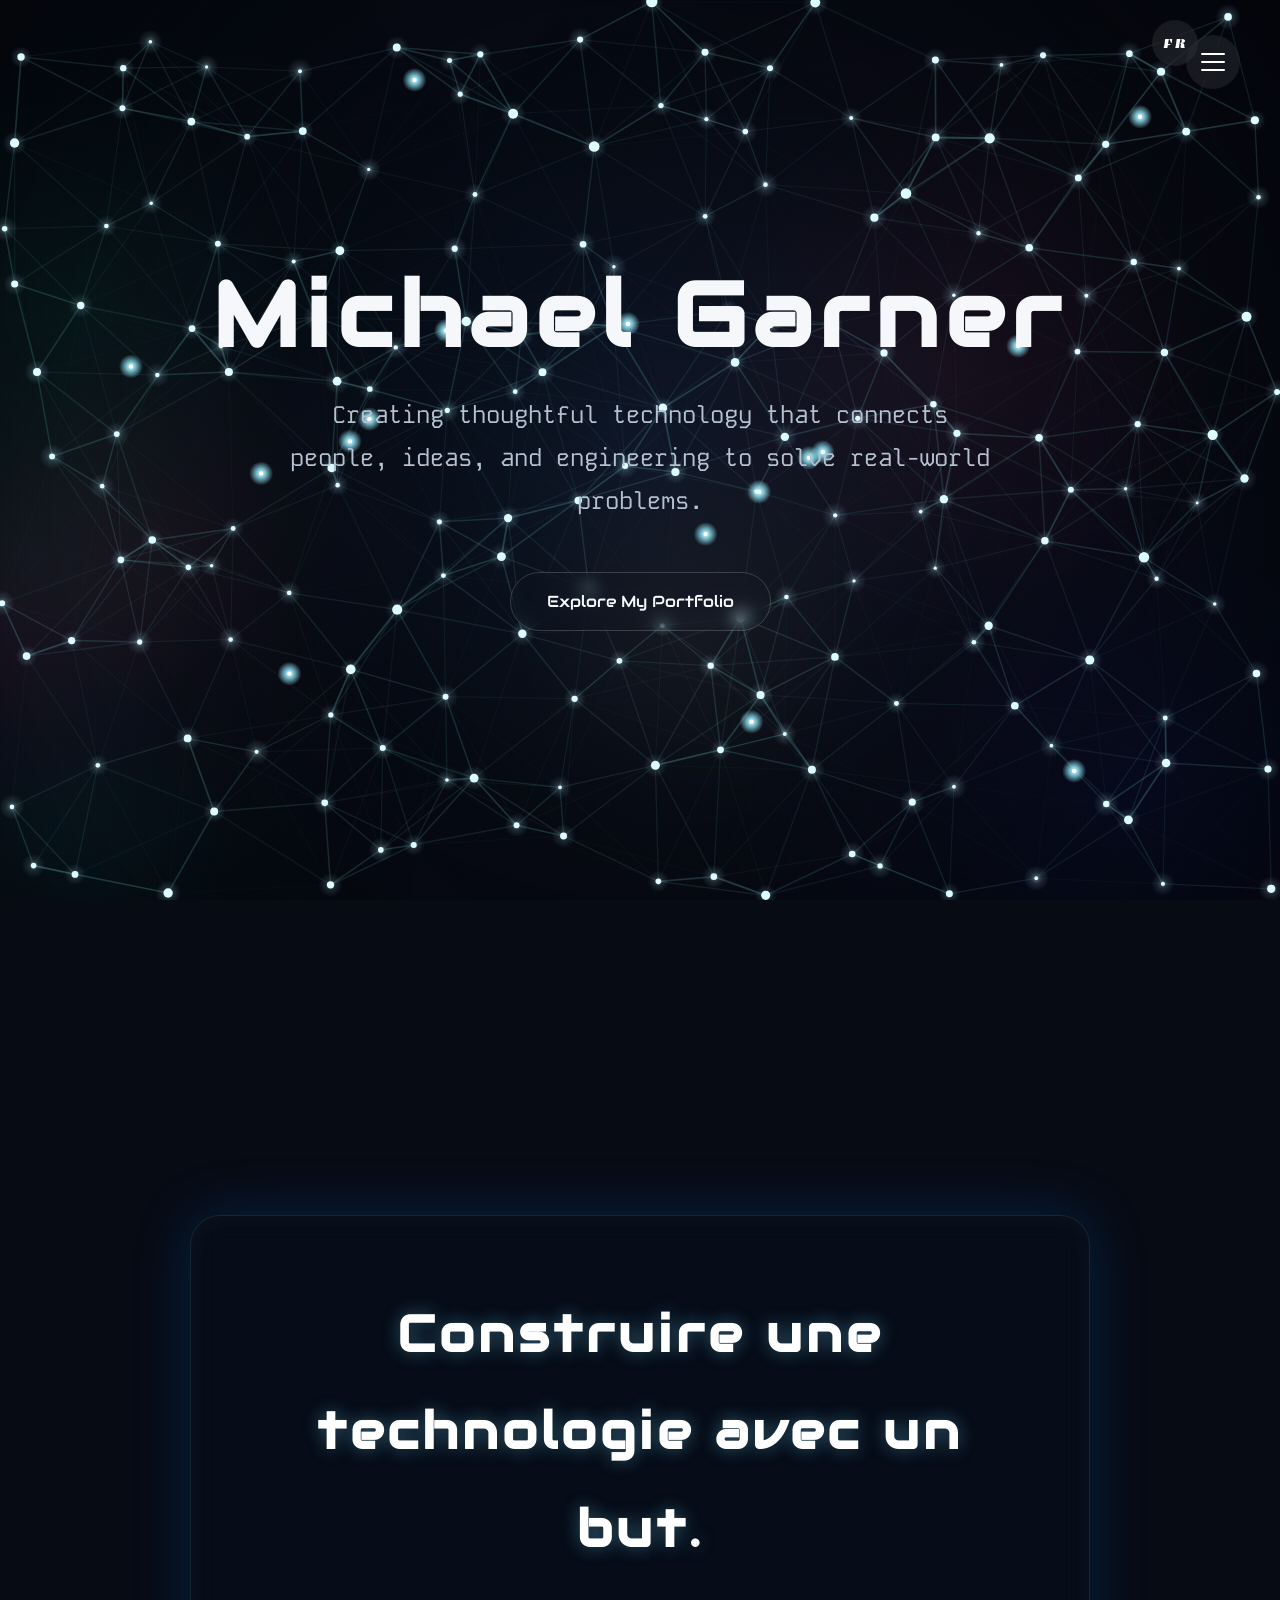
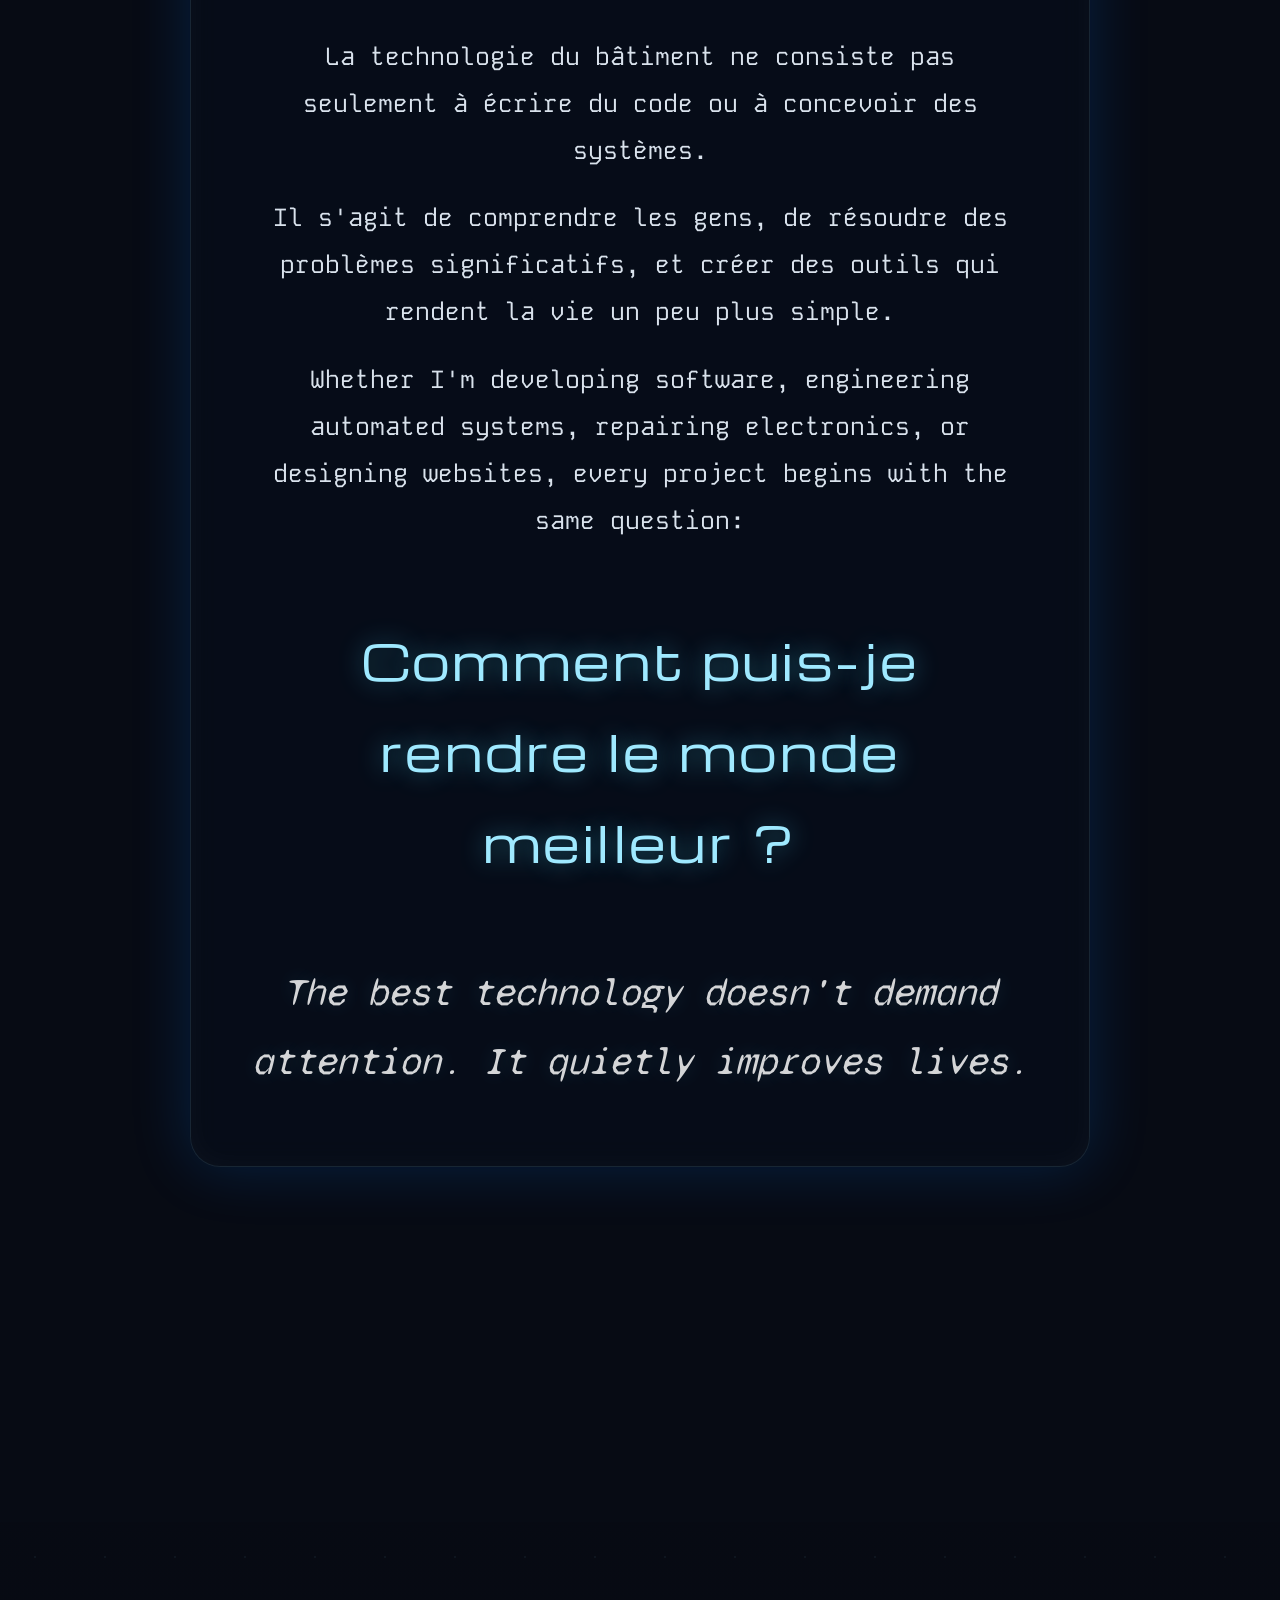
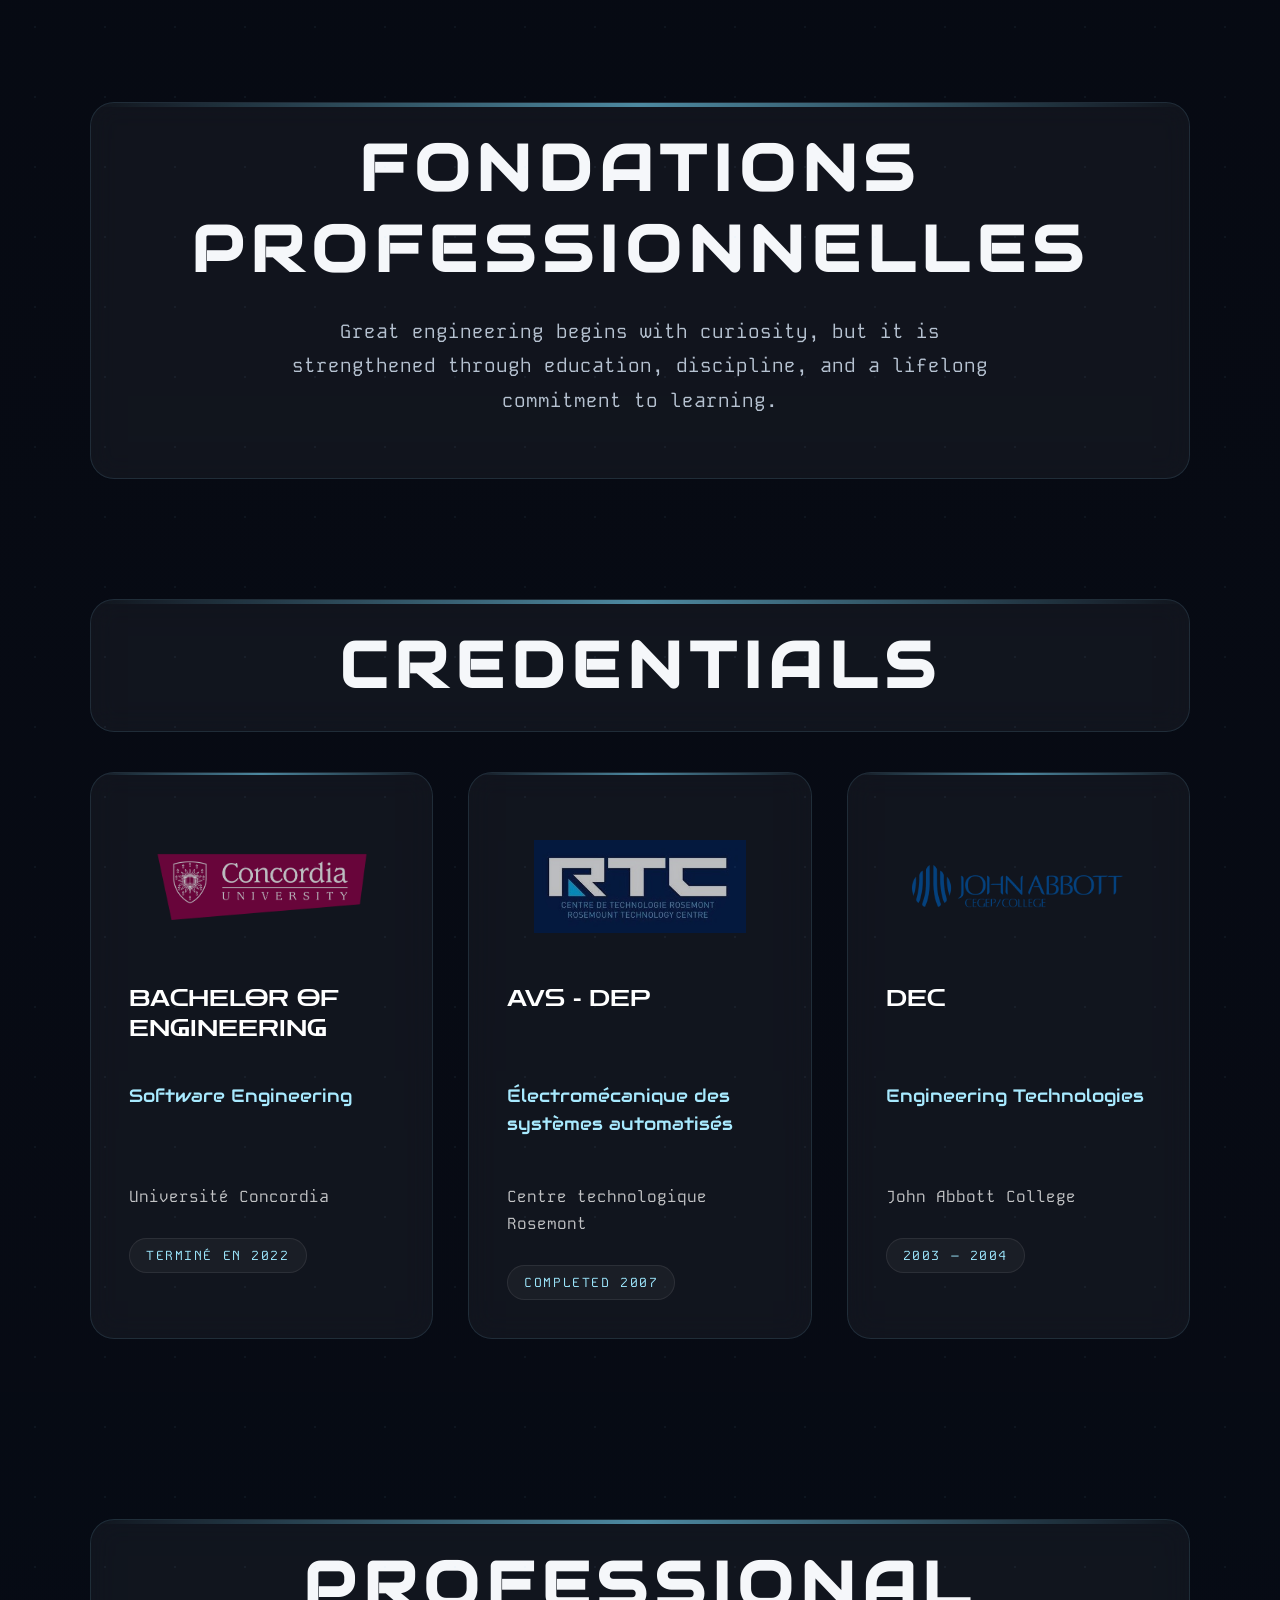
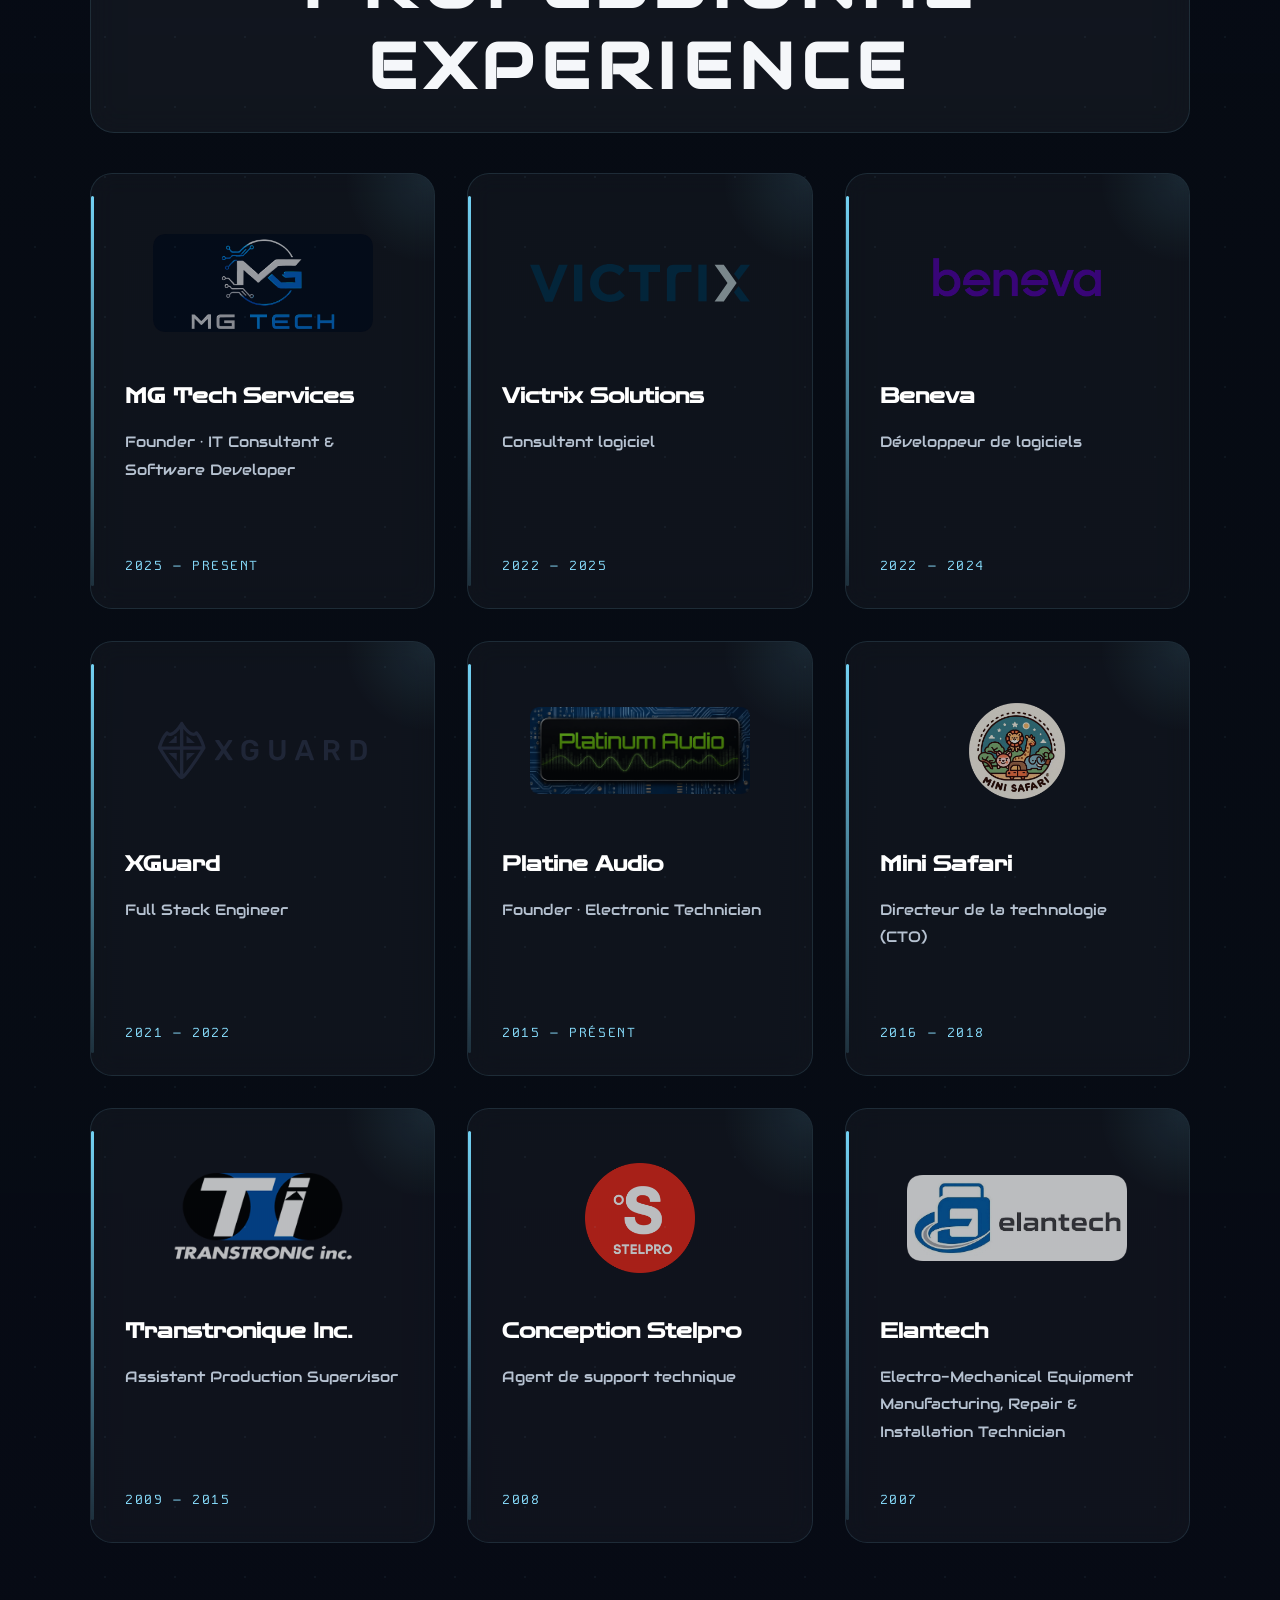
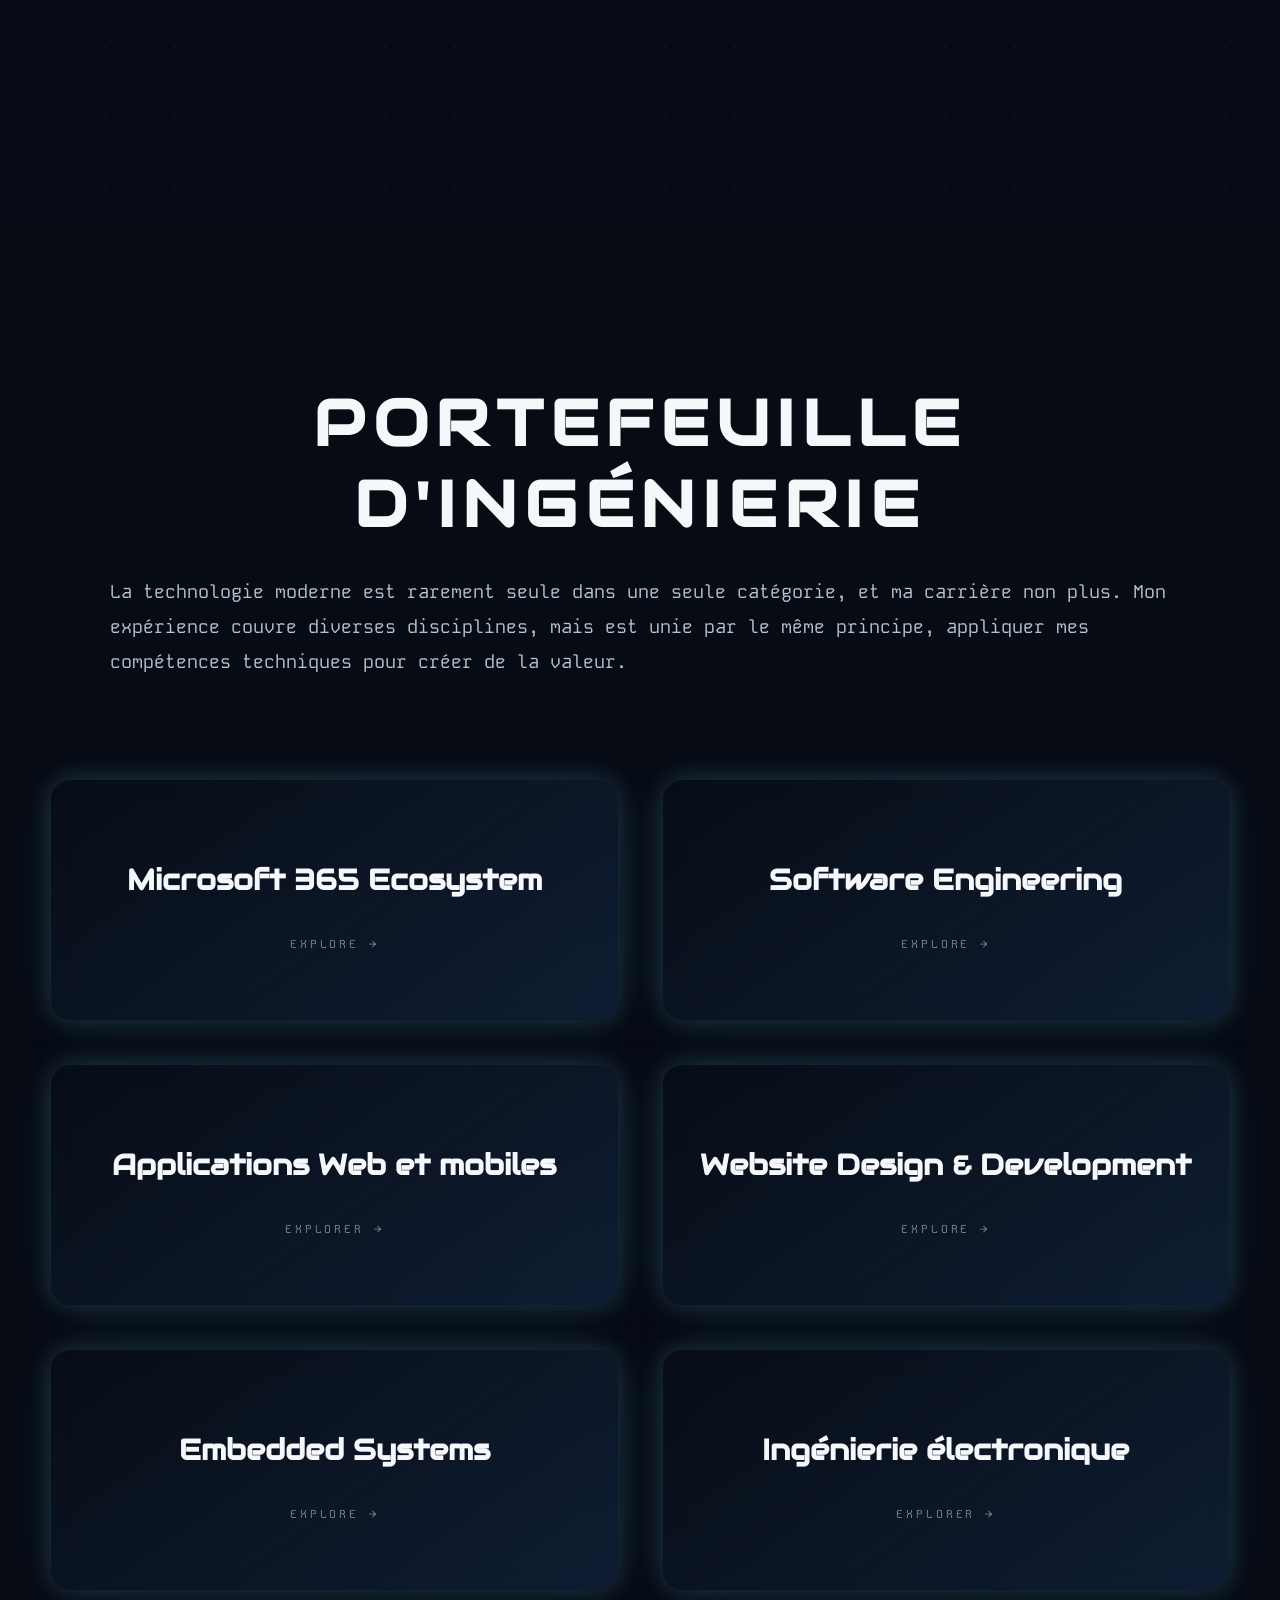
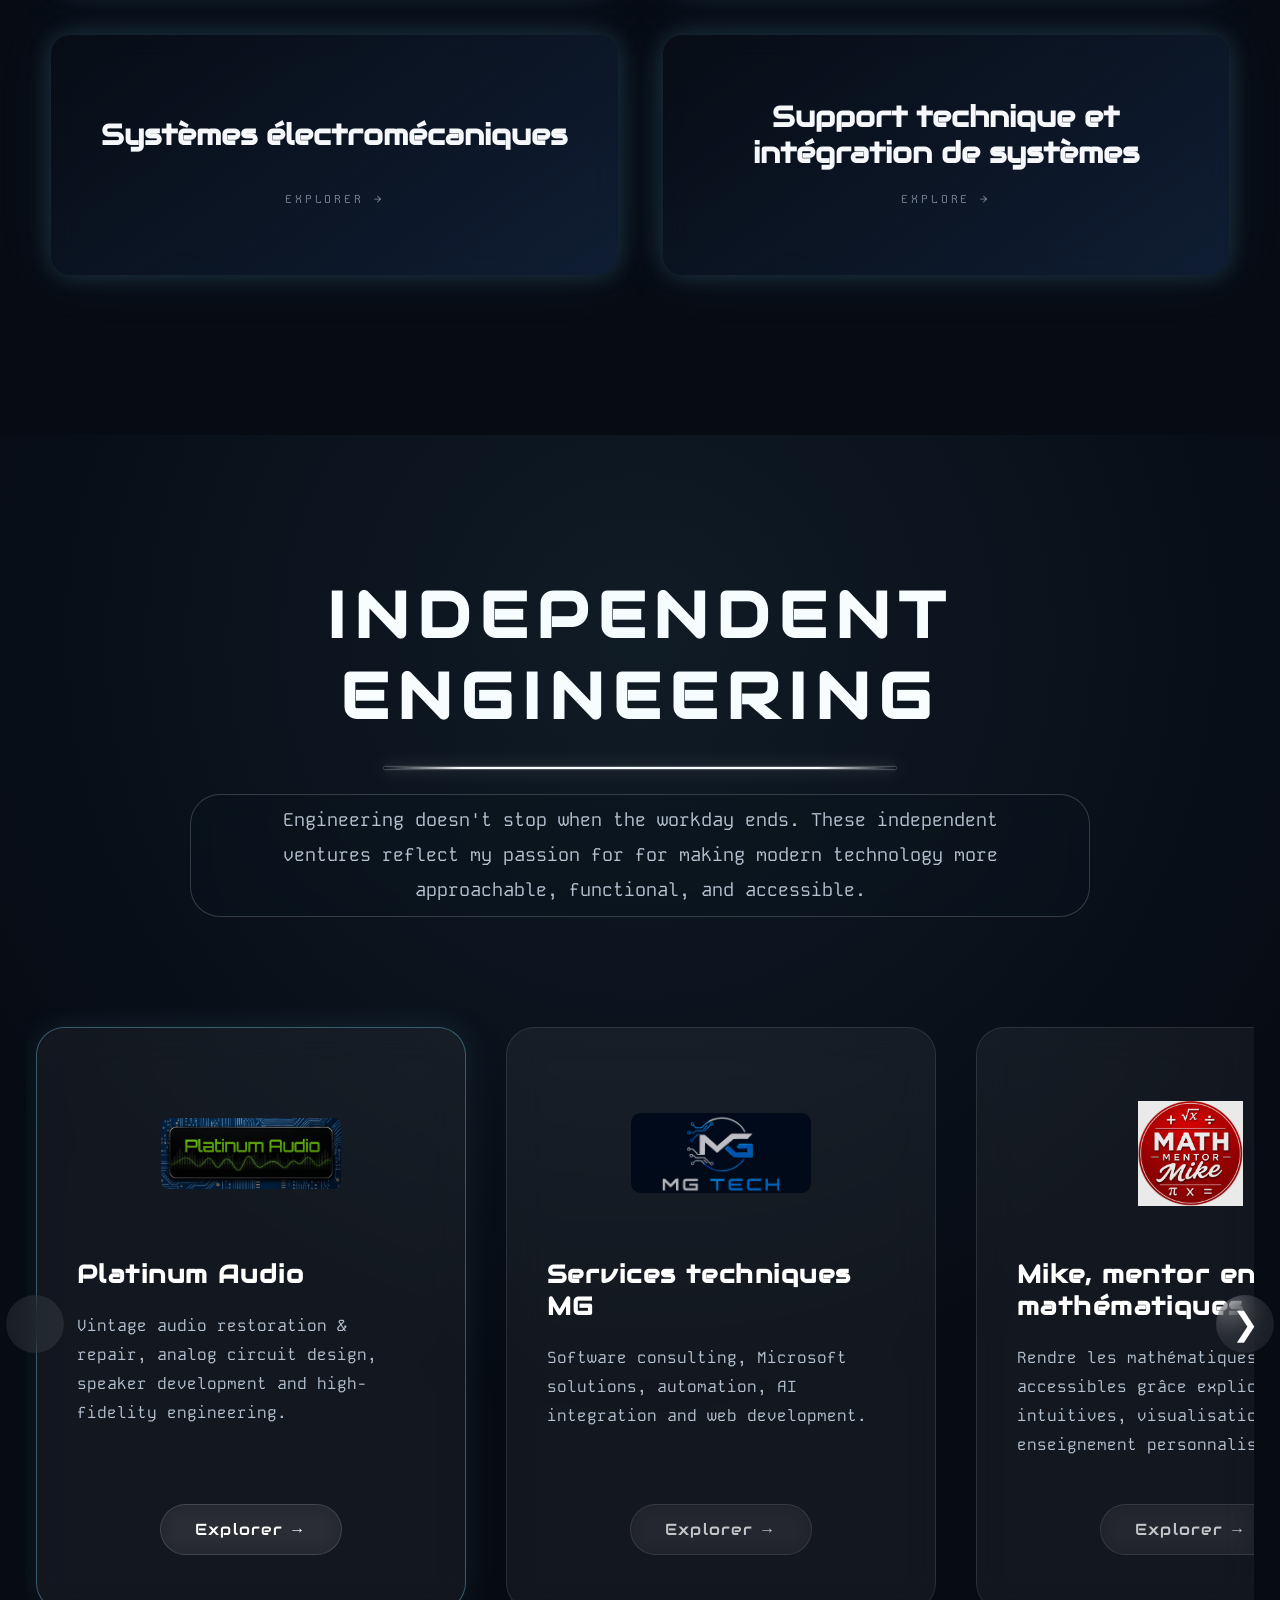
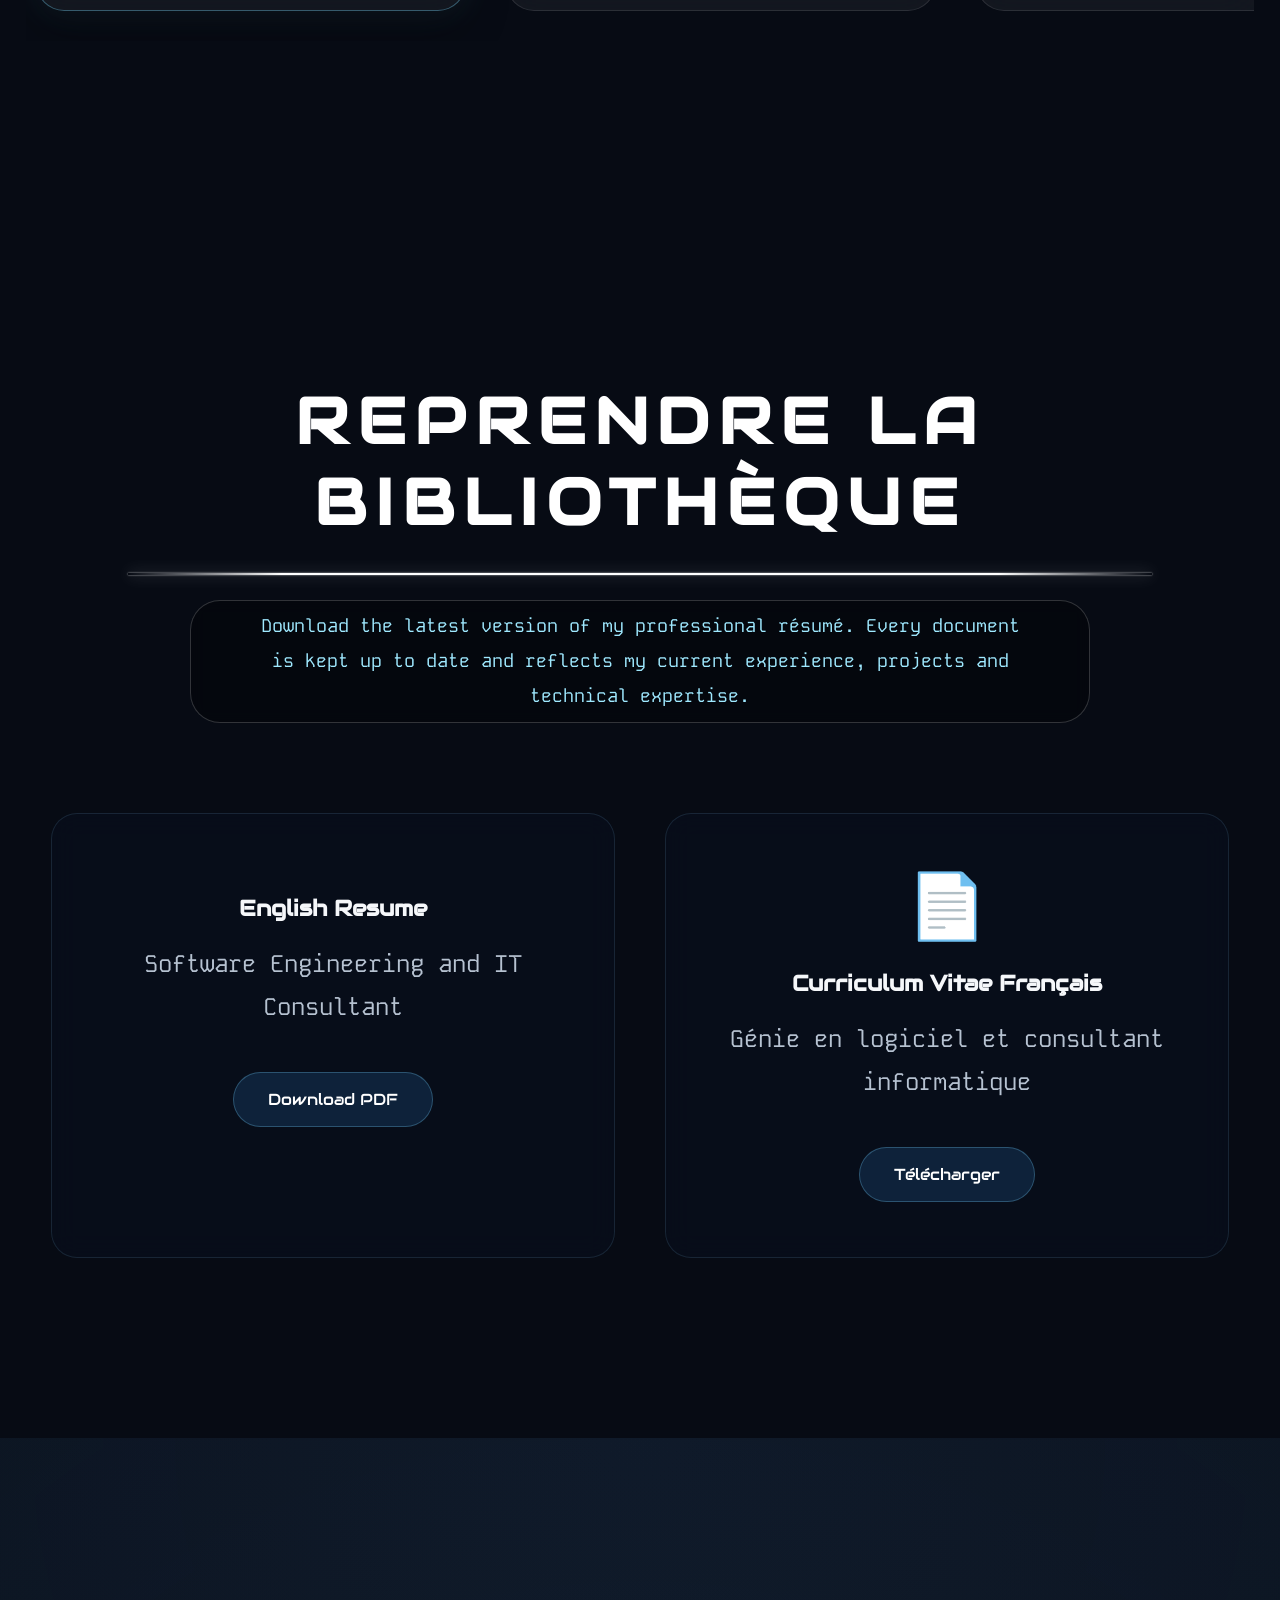
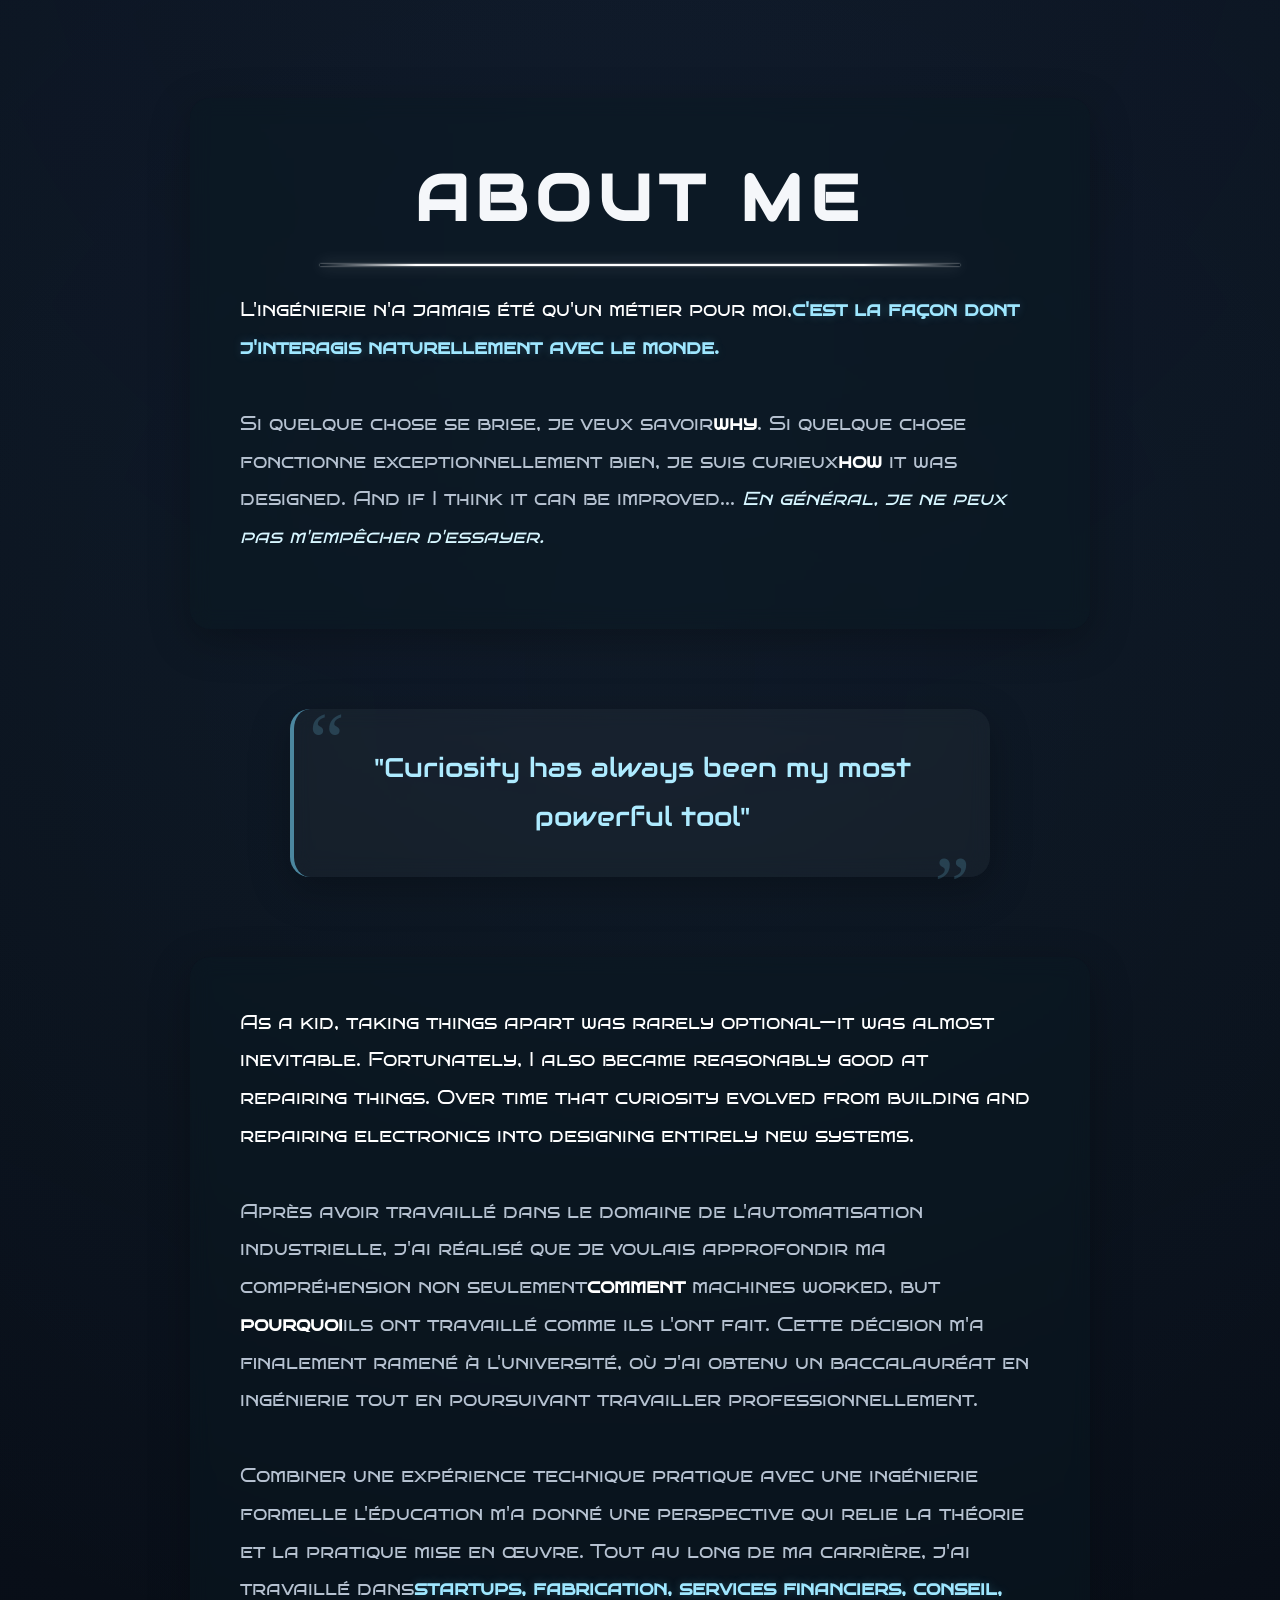
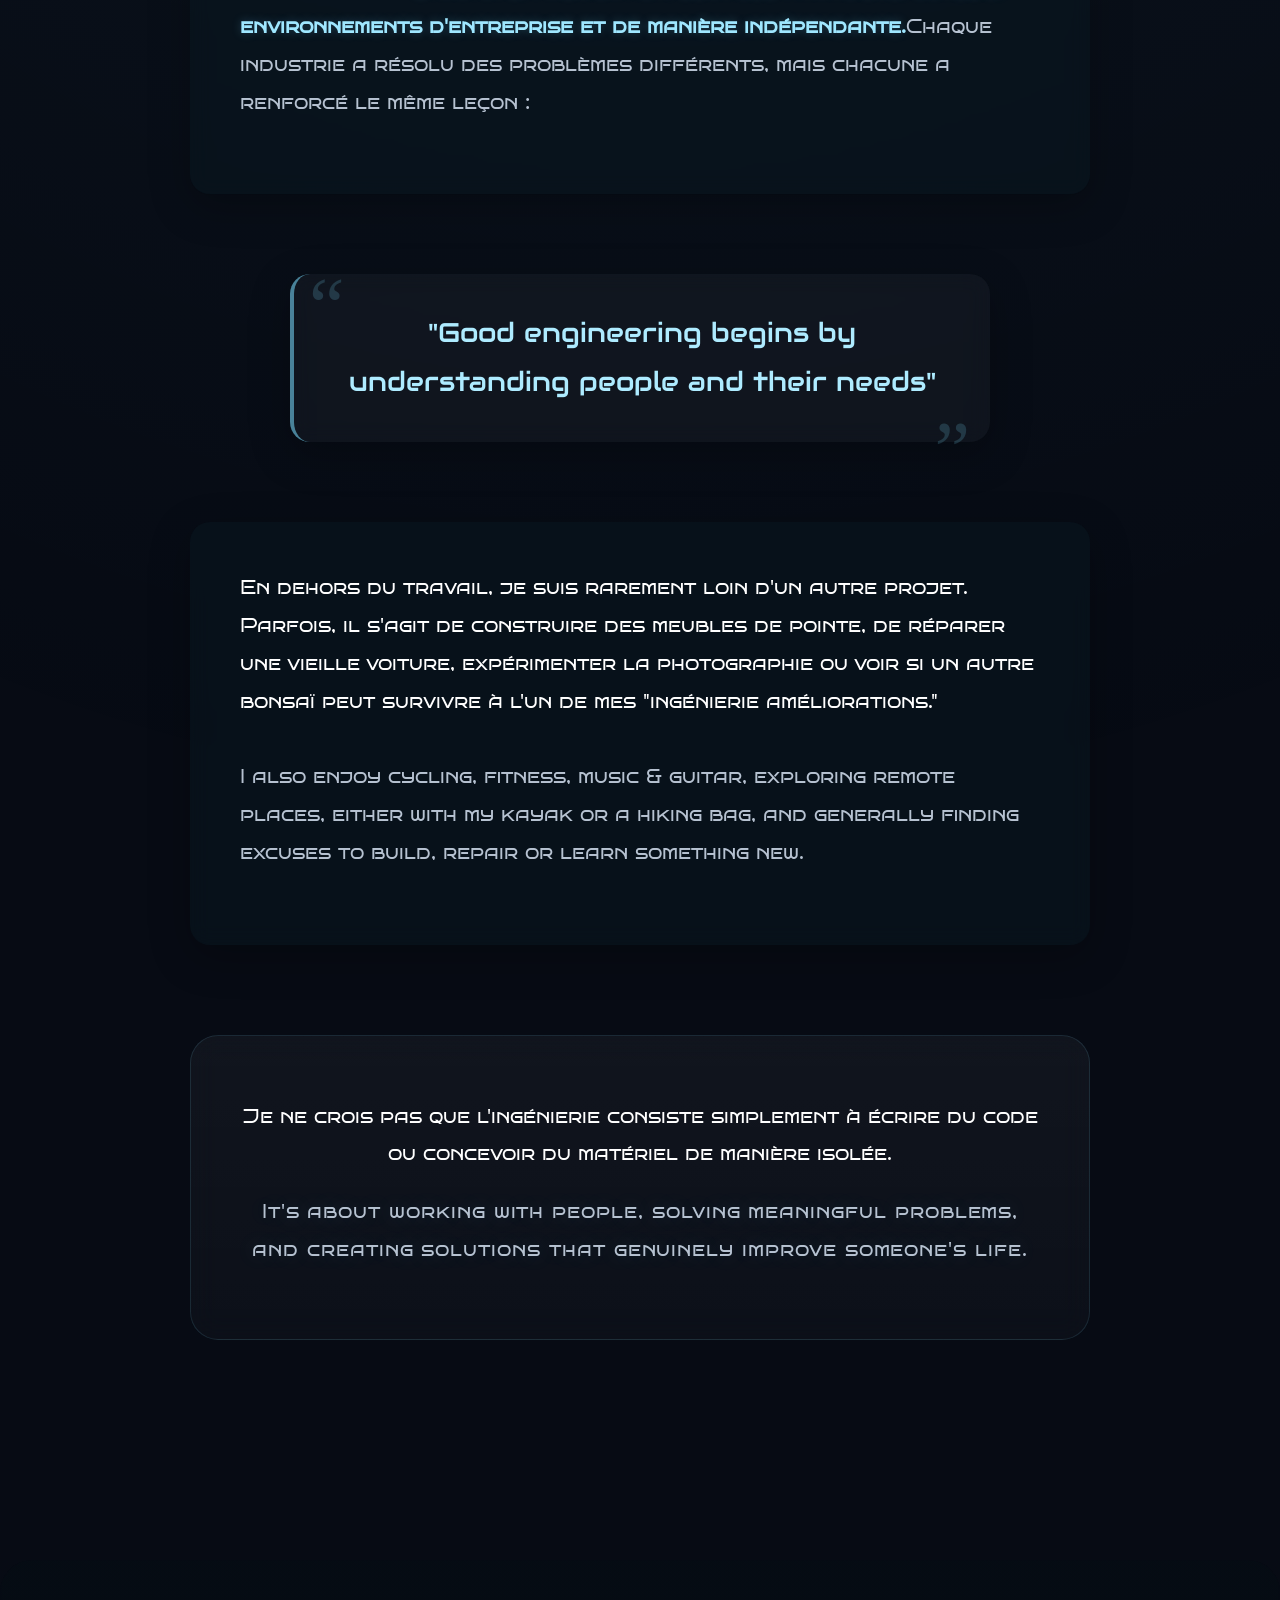
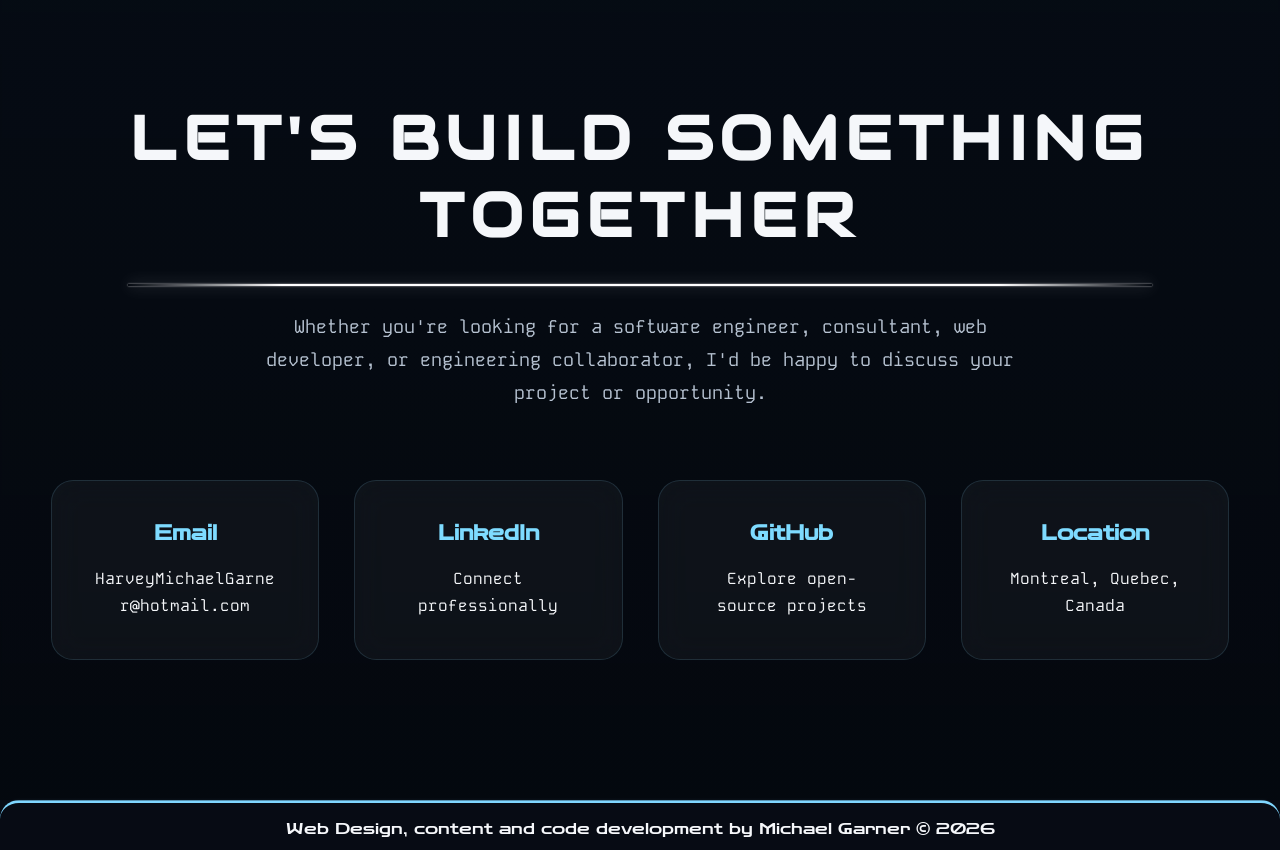
==== index_fr.html @ 656f5818 "French trans v1" ====
<html lang="en">
<head>
<title>Michael Garner Resume | Software Engineer &amp; Multi-Disciplinary Technologist</title>
<meta content="width=device-width, initial-scale=1.0" name="viewport"/>
<link href="styles/content.css" rel="stylesheet" type="text/css"/>
<link href="styles/hero.css" rel="stylesheet" type="text/css"/>
<link href="styles/navigation_menu.css" rel="stylesheet" type="text/css"/>
<link href="styles/introduction.css" rel="stylesheet" type="text/css"/>
<link href="styles/professional_foundations_sections.css" rel="stylesheet" type="text/css"/>
<link href="styles/credentials.css" rel="stylesheet" type="text/css"/>
<link href="styles/work_xp.css" rel="stylesheet" type="text/css"/>
<link href="styles/logos.css" rel="stylesheet" type="text/css"/>
<link href="styles/projects.css" rel="stylesheet" type="text/css"/>
<link href="styles/freelance.css" rel="stylesheet" type="text/css"/>
<link href="styles/resume.css" rel="stylesheet" type="text/css"/>
<link href="styles/about.css" rel="stylesheet" type="text/css"/>
<link href="styles/contact.css" rel="stylesheet" type="text/css"/>
<link href="styles/project_viewer.css" rel="stylesheet" type="text/css"/>
<link href="styles/portfolio_animation.css" rel="stylesheet" type="text/css"/>
<!--
    <link rel="stylesheet" type="text/css" href="styles/honeycomb_animation.css">
    <link rel="stylesheet" type="text/css" href="styles/honeycomb_background.css">
    <link rel="stylesheet" type="text/css" href="styles/hex.css">
    -->
<!-- Fonts -->
<link href="https://fonts.googleapis.com" rel="preconnect"/>
<link crossorigin="" href="https://fonts.gstatic.com" rel="preconnect"/>
<link href="https://fonts.googleapis.com/css2?family=Audiowide&amp;display=swap" rel="stylesheet"/>
<link href="https://fonts.googleapis.com/css2?family=Anta&amp;display=swap" rel="stylesheet"/>
<link href="https://fonts.googleapis.com/css2?family=Zen+Dots&amp;display=swap" rel="stylesheet"/>
<link href="https://fonts.googleapis.com/css2?family=Bruno+Ace+SC&amp;display=swap" rel="stylesheet"/>
<link href="https://fonts.googleapis.com/css2?family=Syne+Mono&amp;display=swap" rel="stylesheet"/>
<link href="https://fonts.googleapis.com/css2?family=Emblema+One&amp;family=Kode+Mono:wght@400..700&amp;family=Michroma&amp;display=swap" rel="stylesheet"/>
<link href="https://mikeg3.github.io/ResumeV3.0/index.html" rel="canonical"/>
<!-- ==================================================
     BASIC META
=================================================== -->
<meta charset="utf-8"/>
<meta content="width=device-width, initial-scale=1.0" name="viewport"/>
<meta content="Michael Garner" name="author"/>
<meta content="Michael Garner is a software engineer &amp; multi-disciplinary technologist specializing in Microsoft Power Platform, SharePoint, engineering design, automation, cloud computing, and custom software development in Montreal, Canada." name="description"/>
<meta content="Michael Garner, Software Engineer, Power Platform, Microsoft 365, SharePoint, Power Apps, Power Automate, Engineering Portfolio, Automation, Montreal, Quebec, Canada" name="keywords"/>
<meta content="index, follow" name="robots"/>
<meta content="#050816" name="theme-color"/>
<!-- ==================================================
     OPEN GRAPH - PREVIEW FOR SHARING SITE
=================================================== -->
<meta content="website" property="og:type"/>
<meta content="Michael Garner | Software Engineer" property="og:title"/>
<meta content="Engineering thoughtful technology that connects people, ideas, and innovation through software development, automation, and modern engineering solutions." property="og:description"/>
<meta content="https://mikeg3.github.io/ResumeV3.0/index.html" property="og:url"/>
<meta content="https://mikeg3.github.io/ResumeV3.0/index.html/images/favicons/MG Favicon.png" property="og:image"/>
<!-- ==================================================
     TWITTER
=================================================== -->
<meta content="summary_large_image" name="twitter:card"/>
<meta content="Michael Garner | Software Engineer" name="twitter:title"/>
<meta content="Engineering thoughtful technology through software, automation, and modern engineering design." name="twitter:description"/>
<meta content="https://mikeg3.github.io/ResumeV3.0/index.html/images/MG Favicon.png" name="twitter:image"/>
<!-- ==================================================
     FAVICON
=================================================== -->
<link href="images/favicons/favicon-96x96.png" rel="icon" sizes="96x96" type="image/png"/>
<link href="images/favicons/favicon.svg" rel="icon" type="image/svg+xml"/>
<link href="images/favicons/favicon.ico" rel="shortcut icon"/>
<link href="images/favicons/apple-touch-icon.png" rel="apple-touch-icon" sizes="180x180"/>
<link href="images/favicons/site.webmanifest" rel="manifest"/>
</head>
<body>
<!-- ==================================================================
         Animated Background Canvas -  (Rendered entirely with JavaScript)
    ==================================================================== -->
<canvas id="networkCanvas"></canvas>
<!-- Animated Geometry Background -->
<div id="geometryBackground"></div>
<!-- ===============================================================================================
         Optional Background Effects -Additional layers that can later be animated independently
        ================================================================================================ -->
<div id="backgroundGlow"></div>
<div id="backgroundGradient"></div>
<div id="noiseOverlay"></div>
<!-- FRENCH LANGUAGE LINK -->
<a aria-label="Version française" href="indexFR.html" id="languageButton">
        FR
    </a>
<!-- BURGER MENU FOR NAVIGATION -->
<button aria-label="Open navigation" id="menuButton">
<span></span>
<span></span>
<span></span>
</button>
<!-- ==========================================
                NAVIGATION MENU LINKS
        =========================================== -->
<nav id="menuOverlay">
<a href="index.html">Home</a>
<a href="#credentials">Credentials</a>
<a href="#experience">Proffesional Experience</a>
<a href="#projects">Portefeuille d'ingénierie</a>
<a href="#resume">Download Resumé</a>
<a href="#about">About</a>
<a href="#contact">Contact</a>
<div class="menu-divider-line"></div>
<a href="https://www.linkedin.com/in/michael-garner-08a668181/">LinkedIn</a>
<a href="https://github.com/MikeG3">GitHub</a>
</nav>
<!-- ==========================================================
     HERO EXPERIENCE
      =========================================================== -->
<header data-scene="hero" id="hero">
<!-- ==========================================
         Hero Content
        =========================================== -->
<section class="fadeSection" id="heroContent">
<!-- Main Identity -->
<h1 class="fadeSection" id="heroTitle">Michael Garner</h1>
<!-- Short Mission Statement -->
<p class="fadeSection" id="heroStatement">
                Creating thoughtful technology that connects people,
                ideas, and engineering to solve real-world problems.
            </p>
<div id="heroButtons">
<a class="primaryButton" href="#credentials">
                    Explore My Portfolio
                </a>
</div>
</section>
</header>
<div class="empty-space"></div>
<!-- ==========================================================
            MAIN CONTENT
    =========================================================== -->
<main>
<!--==================================================
             INTRODUCTION
        ===================================================-->
<section data-scene="hero" id="introduction">
<div id="introductionContent">
<h2 class="fadeSection" id="introductionHeading">Construire une technologie avec un but.</h2>
<p class="fadeSection">La technologie du bâtiment ne consiste pas seulement à écrire du code ou à concevoir des systèmes.</p>
<p class="fadeSection">Il s'agit de comprendre les gens, de résoudre des problèmes significatifs,
                    et créer des outils qui rendent la vie un peu plus simple.</p>
<p class="fadeSection">
                    Whether I'm developing software, engineering automated systems,
                    repairing electronics, or designing websites, every project
                    begins with the same question:
                </p>
<p class="question fadeSection">Comment puis-je rendre le monde meilleur ?</p>
<blockquote class="fadeSection" id="introductionBlockquote">
                    The best technology doesn't demand attention.
                    It quietly improves lives.
                </blockquote>
</div>
</section>
<div class="empty-space"></div>
<!--==================================================
    PROFESSIONAL FOUNDATION - WORK XP & CREDENTIALS
===================================================-->
<section data-scene="foundation" id="professionalFoundation">
<div class="professionalFoundationContent">
<div class="contentWidth">
<div class="section-intro main-intro" data-scene="intro">
<h2 class="foundationHeading">Fondations professionnelles</h2>
<p class="foundationSubtitle">
                            Great engineering begins with curiosity,
                            but it is strengthened through education,
                            discipline, and a lifelong commitment to learning.
                        </p>
</div>
<!--==================================================
            EDUCATION
        ===================================================-->
<div class="section-intro" data-scene="credentials">
<h2 class="foundationHeading">
                            Credentials
                        </h2>
</div>
<section id="credentials">
<div id="credentialsGrid">
<!--==================================================
                    Bachelor
                ===================================================-->
<article class="credentialCard">
<a aria-label="Visit Concordia University" class="credentialLogo" href="https://www.concordia.ca/" target="_blank">
<img alt="Concordia University Logo" src="images/logos/concordialogoA.png"/>
</a>
<h3>
                                    BACHELOR OF ENGINEERING
                                </h3>
<p class="credentialProgram">
                                    Software Engineering
                                </p>
<p class="credentialSchool">Université Concordia</p>
<span class="credentialYear">Terminé en 2022</span>
</article>
<!--==================================================
                    DEP
                ===================================================-->
<article class="credentialCard">
<a aria-label="Visit Rosemont Technology Center" class="credentialLogo" href="https://www.rosemount-technology.qc.ca/" target="_blank">
<img alt="Rosemont Technology Center Logo" src="images/logos/rtcLogo3.jpg"/>
</a>
<h3>
                                    AVS - DEP
                                </h3>
<p class="credentialProgram">Électromécanique des systèmes automatisés</p>
<p class="credentialSchool">Centre technologique Rosemont</p>
<span class="credentialYear">
                                    Completed 2007
                                </span>
</article>
<!--==================================================
                    DEC
                ===================================================-->
<article class="credentialCard">
<a aria-label="Visit John Abbott College" class="credentialLogo" href="https://johnabbott.qc.ca/" target="_blank">
<img alt="John Abbott College Logo" src="images/logos/JACLogo.png"/>
</a>
<h3>
                                    DEC
                                </h3>
<p class="credentialProgram">
                                    Engineering Technologies
                                </p>
<p class="credentialSchool">
                                    John Abbott College
                                </p>
<span class="credentialYear">
                                    2003 – 2004
                                </span>
</article>
</div>
</section>
</div>
<!--==================================================
    PROFESSIONAL EXPERIENCE
===================================================-->
<section id="experience">
<div class="contentWidth">
<div class="section-intro">
<h2 class="foundationHeading">
                                Professional Experience
                            </h2>
</div>
<div id="experienceGrid">
<article class="experienceCard">
<a aria-label="Visit MG Tech - IT Consulting and Software Developpment" class="credentialLogo" href="MGTech.html" target="_blank">
<img alt="MG Tech Logo" class="rectLogo" src="images/logos/MGTechLogo.png"/>
</a>
<h3>MG Tech Services</h3>
<p>Founder · IT Consultant &amp; Software Developer</p>
<span>2025 – Present</span>
</article>
<article class="experienceCard">
<a aria-label="Visit Victrix IT Solutions Inc." class="credentialLogo" href="https://www.victrix.ca/en/" target="_blank">
<img alt="Victrix Logo" src="images/logos/VictrixLogo.SVG"/>
</a>
<h3>Victrix Solutions</h3>
<p>Consultant logiciel</p>
<span>2022 – 2025</span>
</article>
<article class="experienceCard">
<a aria-label="Visit Beneva Insurance" class="credentialLogo" href="https://www.beneva.ca/en" target="_blank">
<img alt="Beneva Logo" src="images/logos/beneva.png"/>
</a>
<h3>Beneva</h3>
<p>Développeur de logiciels</p>
<span>2022 – 2024</span>
</article>
<article class="experienceCard">
<a aria-label="Visit X Guard Security" class="credentialLogo" href="https://www.xguard.ca/" target="_blank">
<img alt="X Guard Logo" src="images/logos/xguardlogo.svg"/>
</a>
<h3>XGuard</h3>
<p>Full Stack Engineer</p>
<span>2021 – 2022</span>
</article>
<article class="experienceCard">
<a aria-label="Visit Platinum Audio Labs Montreal" class="credentialLogo" href="https://mikeg3.github.io/PlatinumAudio/" target="_blank">
<img alt="Platinum Audio Logo" class="rectLogo" src="images/logos/PlatinumAudioLogo2.png"/>
</a>
<h3>Platine Audio</h3>
<p>Founder · Electronic Technician</p>
<span>2015 – Présent</span>
</article>
<article class="experienceCard">
<a aria-label="Visit Stuffy Rider Motorized Plush Toys which acquired Mini Safari" class="credentialLogo" href="https://stuffyrider.com/" target="_blank">
<img alt="Mini Safari Logo" class="circleLogo" src="images/logos/minisafarilogo.png"/>
</a>
<h3>Mini Safari</h3>
<p>Directeur de la technologie (CTO)</p>
<span>2016 – 2018</span>
</article>
<article class="experienceCard">
<a aria-label="Visit Ekyrail" class="credentialLogo" href="https://www.ekyrail.com/en" target="_blank">
<img alt="Transtronic Logo" class="tilogo" src="images/logos/TranstronicLogo.png"/>
</a>
<h3>Transtronique Inc.</h3>
<p>Assistant Production Supervisor</p>
<span>2009 – 2015</span>
</article>
<article class="experienceCard">
<a aria-label="Visit Stelpro" class="credentialLogo" href="https://www.stelpro.com/" target="_blank">
<img alt="Stelpro Logo" class="circleLogo" src="images/logos/stelprologoc.png"/>
</a>
<h3>Conception Stelpro</h3>
<p>Agent de support technique</p>
<span>2008</span>
</article>
<article class="experienceCard" data-scene="end-of-work-XP">
<a class="credentialLogo">
<img alt="Elantech Logo" class="rectLogo" src="images/logos/ElantechLogo.png"/>
</a>
<h3>Elantech</h3>
<p>Electro-Mechanical Equipment Manufacturing, Repair &amp; Installation Technician</p>
<span>2007</span>
</article>
</div>
</div>
</section>
</div> <!-- CONTENT WITH ANIMATED CUBES -->
</section>
<!--==================================================
            ENGINEERING PORTFOLIO
===================================================-->
<!--==================================================
    ENGINEERING SCENE
===================================================-->
<section data-scene="projects" id="projects">
<div id="engineeringScene">
<canvas id="engineeringCanvas"></canvas>
</div>
<div class="projectsContent">
<h2 class="sectionTitle">Portefeuille d'ingénierie</h2>
<p class="sectionIntro">La technologie moderne est rarement seule dans une seule catégorie, et ma carrière non plus. 
                    Mon expérience couvre diverses disciplines, mais est unie par le même principe,
                    appliquer mes compétences techniques pour créer de la valeur.</p>
<div id="projectGrid">
<!--==================================================
    MICROSOFT ECOSYSTEM
===================================================-->
<article class="projectCard" data-project="microsoft">
<div class="projectImage">
<h3>
                                Microsoft 365 Ecosystem
                            </h3>
<p class="projectHint">
                                Explore →
                            </p>
</div>
<div class="projectDetails">
<div class="projectBody">
<p>Solutions logicielles d'entreprise développées à l'aide de Microsoft
                                    plateforme cloud, outils d'automatisation et technologies d'IA.</p>
<ul class="projectList">
<li>Business automation using Microsoft Power Platform.</li>
<li>Custom SharePoint site development</li>
<li>Scripts PowerShell pour l'automatisation et l'intégrité des données</li>
<li>Workflow solutions with Power Apps and Power Automate</li>
<li>Développement de chatbot IA avec Microsoft Copilot Studio.</li>
<li>Data architecture and collaboration tools</li>
</ul>
<div class="technologyTags">
<span>Microsoft 365</span>
<span>PowerShell</span>
<span>SharePoint en ligne</span>
<span>SPFx</span>
<span>Plateforme de puissance</span>
<span>Power Apps</span>
<span>Automatisation de puissance</span>
<span>Power BI</span>
<span>Power Virtual Agents</span>
<span>Copilot Studio</span>
<span>Azuré</span>
<span>Dataverse</span>
<span>C#</span>
<span>.NET</span>
<span>ShareGate</span>
</div>
</div>
</div>
</article>
<article class="projectCard" data-project="software">
<div class="projectImage">
<h3>
                                Software Engineering
                            </h3>
<p class="projectHint">
                                Explore →
                            </p>
</div>
<div class="projectDetails">
<div class="projectBody">
<p>Construire des algorithmes efficaces, créer des outils de programmation,
                                    et développer des systèmes qui transforment les informations en résultats significatifs.
                                    Ces projets mettent l'accent sur la résolution de problèmes, l'architecture et les logiciels propres.
                                    conception.</p>
<ul class="projectList">
<li><a href="https://github.com/MikeG3/COMP-479-Project-3-Webcrawl-and-Indexer">
                                            Web crawler and web scraper</a></li>
<li><a href="https://github.com/MikeG3/BM25-Search/tree/master/COMP%20479%20Project%202%20BM25%20Search/src">Informations
                                            recherche et indexeur de données</a></li>
<li><a href="https://github.com/MikeG3/COMP-442-COMPILER-DESIGN-FINAL-PROJECT-V1/tree/master/SOEN442_Compiler_V1.0">Avant
                                            compilateur final - langage POO personnalisé</a></li>
<li><a href="https://github.com/MikeG3/Client-Server-IRC">IRC chat
                                            system</a>
</li>
<li>Système de comptabilité et de gestion des dossiers d'entreprise</li>
<li>SQL database design and activity logging</li>
</ul>
<div class="technologyTags">
<span>Java</span>
<span>JSoup</span>
<span>Python</span>
<span>C</span>
<span>C++</span>
<span>Assemblée</span>
<span>SQL</span>
<span>kfG modifier</span>
<span>Programmation des sockets</span>
<span>Multithreading</span>
</div>
</div>
</div>
</article>
<article class="projectCard" data-project="apps">
<div class="projectImage">
<h3>Applications Web et mobiles</h3>
<p class="projectHint">Explorer →</p>
</div>
<div class="projectDetails">
<div class="projectBody">
<p>
                                    Designing and developing software applications for the web and mobile 
                                    platforms.
                                </p>
<ul class="projectList">
<li>Développement de systèmes full-stack web, mobiles et embarqués</li>
<li><a href="https://github.com/abirshah/fullStack-Developer">Video
                                            monitoring
                                            application with AI object detection</a></li>
<li><a href="https://mikeg3.github.io/Microphone-Spectrum-Analyzer/">Audio
                                            Fréquence
                                            Analyseur de spectre</a></li>
<li><a href="https://github.com/MikeG3/CONPASS">Interactive map mobile
                                            application</a></li>
<li><a href="https://github.com/christopherdufort/PythonDjangoBookStore">Dans
                                            maison
                                            et application Web orientée client pour l'inventaire et les stocks</a></li>
</ul>
<div class="technologyTags">
<span>Ballon</span>
<span>Django</span>
<span>React</span>
<span>React Native</span>
<span>Battement</span>
<span>Expo</span>
<span>Python</span>
<span>Raspberry Pi</span>
<span>Linux</span>
<span>HTML</span>
<span>CSS</span>
<span>SQL</span>
<span>mySQL</span>
<span>NumPy</span>
<span>PyTorch</span>
<span>OpenCV</span>
<span>Yolov4</span>
</div>
</div>
</div>
</article>
<article class="projectCard" data-project="web">
<div class="projectImage">
<h3>
                                Website Design &amp; Development
                            </h3>
<p class="projectHint">
                                Explore →
                            </p>
</div>
<div class="projectDetails">
<div class="projectBody">
<p>
                                    Interactive websites and web applications built using
                                    modern frontend technologies, responsive design,
                                    SEO practices and analytics.
                                </p>
<ul class="projectList">
<li><a href="https://mikeg3.github.io/Paddles/">Where The Water Leads</a>
</li>
<li><a href="https://mikeg3.github.io/AlloMoving/">Allo Moving</a></li>
<li><a href="https://mikeg3.github.io/PlatinumAudio/">Platinum Audio</a>
</li>
<li><a href="https://ProMotionMArine.com">Pro Motion Marine</a></li>
<li><a href="https://mikeg3.github.io/ResumeV3.0">Michael Garner Engineering
                                            Portfolio</a></li>
</ul>
<div class="technologyTags">
<span>HTML5</span>
<span>CSS3</span>
<span>JavaScript</span>
<span>PHP</span>
<span>SQL</span>
<span>SEO</span>
<span>Analytics</span>
<span>DNS</span>
</div>
</div>
</div>
</article>
<article class="projectCard" data-project="embedded">
<div class="projectImage">
<h3>
                                Embedded Systems
                            </h3>
<p class="projectHint">
                                Explore →
                            </p>
</div>
<div class="projectDetails">
<div class="projectBody">
<p>
                                    Integrating software with intelligent hardware to create reliable,
                                    real-world systems. These projects combine sensors, controllers,
                                    networking, and embedded computing to automate physical devices.
                                </p>
<ul class="projectList">
<li>Système de contrôle d'accès intelligent basé sur l'IA</li>
<li>Raspberry Pi automation and GPIO control</li>
<li>Backend and opertating system automation</li>
<li>Networking and real-time device control</li>
<li>Vision par ordinateur avec détection d'objets en temps réel</li>
<li>Migration de firmware industriel et utilitaires embarqués</li>
<li>Systèmes d'automatisation et de contrôle industriels</li>
</ul>
<div class="technologyTags">
<span>Python</span>
<span>Raspberry Pi</span>
<span>OpenCV</span>
<span>Linux</span>
<span>GPIO</span>
<span>Embedded Systems</span>
<span>Computer Vision</span>
</div>
</div>
</div>
</article>
<article class="projectCard" data-project="electronic">
<div class="projectImage">
<h3>Ingénierie électronique</h3>
<p class="projectHint">Explorer →</p>
</div>
<div class="projectDetails">
<div class="projectBody">
<p>
                                    Designing, restoring, and improving electronic systems with an
                                    emphasis on precision, reliability, and high-performance analog
                                    circuit design.
                                </p>
<ul class="projectList">
<li>High-fidelity audio preamplifier development</li>
<li>Linear AC/DC power supply design</li>
<li>Restauration et modernisation audio vintage</li>
<li>Circuit troubleshooting and performance optimization</li>
<li>Electronic testing and calibration</li>
</ul>
<div class="technologyTags">
<span>Circuits analogiques</span>
<span>Digital/Logic Circuits</span>
<span>Conception de circuits</span>
<span>Assemblage électronique</span>
<span>Analyse des signaux</span>
<span>Linear Power Supplies</span>
<span>Digital Power Supplies</span>
<span>Though-Hole &amp; SMD Soldering</span>
</div>
</div>
</div>
</article>
<article class="projectCard" data-project="mechanical">
<div class="projectImage">
<h3>Systèmes électromécaniques</h3>
<p class="projectHint">Explorer →</p>
</div>
<div class="projectDetails">
<div class="projectBody">
<p>
                                    Developing and supporting systems where mechanics, electronics,
                                    and software work together to automate industrial equipment and
                                    intelligent products.
                                </p>
<ul class="projectList">
<li>Fabrication et réparation de machines d'emballage industrielles</li>
<li>Conception de jouets en peluche motorisés et intégration de systèmes</li>
<li>PLC programming and industrial automation</li>
<li>Machine installation, diagnostics and commissioning</li>
<li>Custom electro-mechanical equipment development</li>
</ul>
<div class="technologyTags">
<span>Programmation API</span>
<span>Systèmes de contrôle PID</span>
<span>Industrial Automation</span>
<span>Motors &amp; Controls</span>
<span>Alignement mécanique</span>
<span>Pneumatique</span>
<span>Hydraulics</span>
<span>Sensors</span>
<span>Mechanical Systems</span>
<span>System Integration</span>
<span>Usinage</span>
<span>Welding</span>
</div>
</div>
</div>
</article>
<article class="projectCard" data-project="support">
<div class="projectImage">
<h3>Support technique et intégration de systèmes</h3>
<p class="projectHint">
                                Explore →
                            </p>
</div>
<div class="projectDetails">
<div class="projectBody">
<p>
                                    Helping organizations successfully adopt new technologies through
                                    deployment, troubleshooting, user training, and system integration
                                    across enterprise and industrial environments.
                                </p>
<ul class="projectList">
<li>Déploiement de Microsoft 365 et adoption par les utilisateurs</li>
<li>Formation à la productivité Microsoft Copilot et IA</li>
<li>SharePoint migration and end-user support</li>
<li>Support technique pour les systèmes de chauffage commerciaux</li>
<li>Industrial equipment installation and commissioning</li>
</ul>
<div class="technologyTags">
<span>Microsoft 365</span>
<span>SharePoint</span>
<span>Copilot</span>
<span>Power Platform</span>
<span>Dépannage</span>
<span>Entraînement</span>
<span>Intégration de systèmes</span>
</div>
</div>
</div>
</article>
</div>
</div>
</section>
<!--==================================================
            FREELANCE SECTION
===================================================-->
<!--==================================================
    INDEPENDENT ENGINEERING
===================================================-->
<section data-scene="freelance" id="independentEngineering">
<div class="contentWidth">
<h2 class="sectionTitle">
                    Independent Engineering
                </h2>
<div class="divider-line"></div>
<p class="sectionIntro">
                    Engineering doesn't stop when the workday ends.
                    These independent ventures reflect my passion for
                    for making modern technology more approachable, functional, 
                    and accessible.
                </p>
</div>
<!--==============================================
        BRAND SHOWCASE
    ===============================================-->
<div id="brandShowcase">
<!-- Left Scroll Button -->
<button aria-label="Previous Brand" class="showcaseArrow leftArrow"></button>
<!--==========================================
            HORIZONTAL CARD CONTAINER
        ===========================================-->
<div id="brandScroller">
<!--======================================
                PLATINUM AUDIO
            ======================================-->
<article class="brandCard">
<a class="brandLogoLink" href="platinum-audio.html">
<img alt="Platinum Audio Logo" class="brandLogoRect" src="images/logos/PlatinumAudioLogo2.png"/>
</a>
<h3>
                            Platinum Audio
                        </h3>
<p>
                            Vintage audio restoration &amp; repair, analog circuit
                            design, speaker development and high-fidelity
                            engineering.
                        </p>
<a class="brandExploreButton" href="https://mikeg3.github.io/PlatinumAudio/">Explorer →</a>
</article>
<!--======================================
                MG TECH SERVICES
            ======================================-->
<article class="brandCard">
<a class="brandLogoLink" href="MGTech.html">
<img alt="MG Tech Services Logo" class="brandLogoRect" src="images/logos/MGTechLogo.png"/>
</a>
<h3>Services techniques MG</h3>
<p>
                            Software consulting, Microsoft solutions,
                            automation, AI integration and web
                            development.
                        </p>
<a class="brandExploreButton" href="MGTech.html">Explorer →</a>
</article>
<!--======================================
                MATH MENTOR MIKE
            ======================================-->
<article class="brandCard">
<a class="brandLogoLink" href="MathMentorMike.html">
<img alt="Math Mentor Mike Logo" class="brandLogoMath" src="images/logos/MathMentorMikeLogo.png"/>
</a>
<h3>Mike, mentor en mathématiques</h3>
<p>Rendre les mathématiques accessibles grâce
                            explications intuitives, visualisation et
                            enseignement personnalisé.</p>
<a class="brandExploreButton" href="MathMentorMike.html">Explorer →</a>
</article>
<!--======================================
                MINI SAFARI
            ======================================-->
<article class="brandCard">
<a class="brandLogoLink" href="MiniSafari.html">
<img alt="Mini Safari Logo" class="brandLogo" src="images/logos/minisafarilogo.png"/>
</a>
<h3>
                            Mini Safari
                        </h3>
<p>
                            Mechanical assembly, electronics,
                            automation and product engineering for
                            interactive motorized systems.
                        </p>
<a class="brandExploreButton" href="MiniSafari.html">
                            Explore →
                        </a>
</article>
</div>
<!-- Right Scroll Button -->
<button aria-label="Next Brand" class="showcaseArrow rightArrow">
                    ❯
                </button>
</div>
</section>
<!--==================================================
    RESUME LIBRARY
==================================================-->
<section data-scene="resume" id="resume">
<div class="resumeContent">
<h2 class="sectionTitle">Reprendre la bibliothèque</h2>
<div class="divider-line-resume"></div>
<p class="sectionIntro">
                    Download the latest version of my professional résumé.
                    Every document is kept up to date and reflects my current
                    experience, projects and technical expertise.
                </p>
<div class="resumeGrid">
<!-- English Resume -->
<article class="resumeCard">
<div class="resumeIcon"></div>
<h3>
                            English Resume
                        </h3>
<p>
                            Software Engineering and IT Consultant
                        </p>
<a class="resumeButton" download="" href="cv/CV Michael Garner 2026 - Software Engineer and IT Consultant (NO PHONE NUMBER).pdf">
                            Download PDF
                        </a>
</article>
<!-- French Resume -->
<article class="resumeCard">
<div class="resumeIcon">
                            📄
                        </div>
<h3>
                            Curriculum Vitae Français
                        </h3>
<p>Génie en logiciel et consultant informatique</p>
<a class="resumeButton" download="" href="CV/CV Michael Garner 2026 Ingénieur en logiciel et consultant en informatiqu (No Phone NUmber).pdf">Télécharger</a>
</article>
</div>
</div>
</section>
<section id="about">
<div class="aboutContent">
<div class="aboutStory">
<div class="aboutBlock">
<h2 class="foundationHeading">
                            About Me
                        </h2>
<div class="divider-line-about"></div>
<p>L'ingénierie n'a jamais été qu'un métier pour moi,<span class="aboutHighlight">c'est la façon dont j'interagis naturellement avec le monde.</span>
</p>
<p>Si quelque chose se brise, je veux savoir<strong>why</strong>.
                            Si quelque chose fonctionne exceptionnellement bien, je suis curieux<strong>how</strong> it was designed.
                            And if I think it can be improved...
                            <span class="aboutEmphasis">En général, je ne peux pas m'empêcher d'essayer.</span>
</p>
</div>
<blockquote class="aboutQuote">
                        "Curiosity has always been my most powerful tool"
                    </blockquote>
<div class="aboutBlock">
<p>
                            As a kid, taking things apart was rarely optional—it was almost
                            inevitable. Fortunately, I also became reasonably good at repairing
                            things. Over time that curiosity evolved from
                            building and repairing electronics into designing entirely new systems.
                        </p>
<p>Après avoir travaillé dans le domaine de l'automatisation industrielle, j'ai réalisé que je voulais
                            approfondir ma compréhension non seulement<strong>comment</strong> machines worked,
                            but <strong>pourquoi</strong>ils ont travaillé comme ils l'ont fait.
                            Cette décision m'a finalement ramené à l'université, où j'ai obtenu
                            un baccalauréat en ingénierie tout en poursuivant
                            travailler professionnellement.</p>
<p>Combiner une expérience technique pratique avec une ingénierie formelle
                            l'éducation m'a donné une perspective qui relie la théorie et la pratique
                            mise en œuvre. Tout au long de ma carrière, j'ai travaillé dans<span class="aboutHighlight">startups, fabrication, services financiers, conseil,
                                environnements d'entreprise et de manière indépendante.</span>Chaque industrie a résolu des problèmes différents, mais chacune a renforcé le
                            même leçon :</p>
</div>
<blockquote class="aboutQuote">
                        "Good engineering begins by understanding people and their needs"
                    </blockquote>
<div class="aboutBlock">
<p>En dehors du travail, je suis rarement loin d'un autre projet.
                            Parfois, il s'agit de construire des meubles de pointe, de réparer une vieille voiture,
                            expérimenter la photographie ou voir si
                            un autre bonsaï peut survivre à l'un de mes "ingénierie
                            améliorations."</p>
<p>
                            I also enjoy cycling, fitness, music &amp; guitar,
                            exploring remote places, either with my kayak or a hiking bag,
                            and generally finding excuses to build, repair or
                            learn something new.
                        </p>
</div>
<div class="aboutClosing">
<p>Je ne crois pas que l'ingénierie consiste simplement à écrire du code ou
                            concevoir du matériel de manière isolée.</p>
<p class="closingStatement">
                            It's about working with people, solving meaningful problems,
                            and creating solutions that genuinely improve someone's life.
                        </p>
</div>
</div>
</div>
</section>
<!--==================================================
    CONTACT
===================================================-->
<section id="contact">
<div class="contactContainer">
<h2 class="contactHeading">
                    Let's Build Something Together
                </h2>
<div class="divider-line-resume"></div>
<p class="contactIntro">
                    Whether you're looking for a software engineer, consultant,
                    web developer, or engineering collaborator, I'd be happy
                    to discuss your project or opportunity.
                </p>
<div class="contactGrid">
<!-- Email -->
<a class="contactCard" href="mailto:HarveyMichaelGarner@hotmail.com">
<h3>Email</h3>
<p>
                            HarveyMichaelGarner@hotmail.com
                        </p>
</a>
<!-- LinkedIn -->
<a class="contactCard" href="https://www.linkedin.com/in/michael-garner-08a668181/" target="_blank">
<h3>LinkedIn</h3>
<p>
                            Connect professionally
                        </p>
</a>
<!-- GitHub -->
<a class="contactCard" href="https://github.com/MikeG3" target="_blank">
<h3>GitHub</h3>
<p>
                            Explore open-source projects
                        </p>
</a>
<!-- Location -->
<div class="contactCard">
<h3>Location</h3>
<p>
                            Montreal, Quebec, Canada
                        </p>
</div>
</div>
</div>
</section>
</main>
<!-- ========================================= -->
<!--                    FOOTER                 -->
<!-- ========================================= -->
<footer id="footer">
<p class="footer-text">
            Web Design, content and code development by Michael Garner © 2026
        </p>
</footer>
<!--==================================================
    PROJECT VIEWER - ENGINEERING PORTFOLIO SECTION
===================================================-->
<div id="projectViewer">
<div id="projectViewerWindow">
<button id="closeProjectViewer"></button>
<div id="projectViewerContent"></div>
</div>
</div>
<!-- JavaScript -->
<script src="scripts/hero.js"></script>
<script src="scripts/burger_menu.js"></script>
<script src="scripts/fade_text.js"></script>
<script src="scripts/graph_animation.js"></script>
<script src="scripts/freelance_section.js"></script>
<script src="scripts/portfolio_grid.js"></script>
<script src="scripts/engineering_scene_animation.js"></script>
<script src="scripts/animation_loop.js"></script>
<!--
    <script src="scripts/honeycomb_animation.js"></script>
    -->
</body>
</html>
---- styles/content.css ----
/*==================================================
    RESET
==================================================*/
/* Remove browser default spacing */
*,
*::before,
*::after {
    margin: 0;
    padding: 0;
    box-sizing: border-box;
}

/*==================================================
    ROOT VARIABLES
==================================================*/
/*
    Site-wide color palette.
    These variables make it easy to update the
    appearance of the entire website later.
*/
:root {
    --background: #070B14;
    --background-dark: #04060D;
    --text: #F5F7FA;
    --text-secondary: #B6C2D1;
    --text-glow-color: #9FE9FF;
    --node: #7FD6FF;
    --node-glow: #BFEFFF;
    --accent: #62FFB0;
}

/*==================================================
    HTML / BODY
==================================================*/
html {
    scroll-behavior: smooth;
}

body {
    background: var(--background);
    color: var(--text);
    font-family:
        "Inter",
        Arial,
        Helvetica,
        sans-serif;
}

.empty-space {
    height: 35dvh;
}

.mg-page-empty-space {
    height: 15dvh;
}

/*==================================================
    MAIN CONTENT
==================================================*/
main {
    position: relative;
    background: transparent;
}

.contentWidth {
    width: min(1100px, 92%);
    margin: 0 auto;
}

.paragraphContainerCard {
    max-width: 900px;
    margin: 0 auto 90px;
    margin-top: 45px;
    font-family: "Kode Mono";
    font-size: 1.15rem;
    line-height: 1.9;
    color: var(--text-glow-color);
    background-color: rgba(0, 0, 0, .30);
    padding: 8px 5%;
    background: rgba(10, 25, 35, .45);
    backdrop-filter: blur(12px);
    border: 1px solid rgba(120, 220, 255, .35);
    border-radius: 22px;
    box-shadow:
        0 18px 45px rgba(0, 0, 0, .35),
        0 0 20px rgba(120, 220, 255, .18);
}

.nestedParagraphInCard {
    width: 100%;
    font-family: "Kode Mono";
    font-size: 1.15rem;
    line-height: 1.9;
}

.paragraph-divider-line {
    /* Dimensions & Positioning */
    width: 25dvw;
    height: 2px;
    z-index: 200000;
    background: linear-gradient(90deg,
            rgba(255, 255, 255, 0) 0%,
            rgba(255, 255, 255, 1) 15%,
            rgba(255, 255, 255, 1) 85%,
            rgba(255, 255, 255, 0) 100%);
    box-shadow: 0 0 15px rgba(255, 255, 255, 0.4), 0 0 2px rgba(255, 255, 255, 0.8);
    border: none;
    outline: none;
    margin-top: 20px;
    margin-bottom: 20px;
    margin-left: auto;
    margin-right: auto;
}


footer {
    border-top: #7FD6FF 3px solid;
    border-radius: 30px;
}

footer p {
    text-align: center;
    margin-top: 16px;
    margin-bottom: 12px;
    font-family: 'zen dots';
    border-top: #7FD6FF;
    border-radius: 30px;
}


/*==================================================
    LINKS
==================================================*/
a {
    color: inherit;
    text-decoration: none;
}

@media (max-width: 500px) {
    .empty-space {
        height: 16dvh;
    }

}
---- styles/hero.css ----
/*==================================================
    HERO SECTION
==================================================*/
#hero {
    position: relative;
    height: 100vh;
    display: flex;
    justify-content: center;
    align-items: center;
    z-index: 10;
}

#networkCanvas,
#geometryBackground{
    position:fixed;
    width: 100vw;
    height: 100vh;
    inset:0;
    pointer-events:none;
    transition:opacity .8s ease;
}
#networkCanvas{
    z-index:-2;
}

#geometryBackground{
    z-index:-1;
}

#networkCanvas{
    opacity:1;
}

#geometryBackground{
    opacity:0;
}

#networkCanvas.fadeOut{
    opacity:0;
}

#geometryBackground.fadeIn{
    opacity:1;
}

/*==================================================
    CANVAS
==================================================*/
/*
    JavaScript draws everything here.
    The canvas fills the hero section completely.
*/
/*
#networkCanvas {
    position: fixed;
    inset: 0;
    width: 100vw;
    height: 100vh;
    z-index: -30;
}
*/

/*==================================================
    BACKGROUND GRADIENT
==================================================*/
/*
    Adds depth behind the animation.
    This is a separate layer that can be  animated
    independently later if desired.
*/
#backgroundGradient {
    position: fixed;
    inset: 0;
    z-index: -19;
    background:
        radial-gradient(circle at center,
            rgba(35, 70, 120, .18),
            rgba(5, 8, 16, .15) 45%,
            rgba(3, 4, 8, .70));
}

/*==================================================
    BACKGROUND GLOW
==================================================*/
/*
    Soft glow behind the hero content.
    May later animate this slowly.
*/
/*
#backgroundGlow{
    position: fixed;
    inset:0;
    z-index: -20;
    pointer-events:none;
    background:
        radial-gradient(
            circle,
            rgba(0,180,255,.12),
            transparent 70%
        );
}
*/

/*==================================================
    FILM GRAIN
==================================================*/
/*
    A subtle texture.
    Opacity will stay very low.
    We may later generate this with JavaScript.
*/
#noiseOverlay {
    position: fixed;
    inset: 0;
    z-index: -18;
    pointer-events: none;
    opacity: .025;
}

/*==================================================
    HERO CONTENT
==================================================*/
#heroContent {
    position: relative;
    z-index: 15;
    width: min(900px, 90%);
    text-align: center;
}


/*==================================================
    MAIN TITLE
==================================================*/
#heroTitle {
    font-family: 'audiowide';
    font-size: clamp(3rem, 7vw, 6rem);
    font-weight: 700;
    letter-spacing: .08em;
    line-height: 1.05;
    margin-bottom: 30px;
    color: var(--text);
}


/*==================================================
    MISSION STATEMENT
==================================================*/
#heroStatement {
    font-family: 'Kode Mono';
    max-width: 700px;
    font-size: clamp(1.15rem, 2vw, 1.5rem);
    line-height: 1.8;
    color: var(--text-secondary);
    margin-bottom: 50px;
    margin-left: auto;
    margin-right: auto;
}

/*==================================================
    BUTTON CONTAINER
==================================================*/
#heroButtons {
    font-family: 'audiowide';
    display: flex;
    justify-content: center;
    align-items: center;
    gap: 20px;
}

/*==================================================
    PRIMARY BUTTON
==================================================*/
.primaryButton {
    padding: 18px 36px;
    border: 1px solid rgba(255, 255, 255, .18);
    border-radius: 999px;
    backdrop-filter: blur(8px);
    transition:
        transform .35s,
        background .35s,
        border-color .35s;
}

.primaryButton:hover {
    transform: translateY(-3px);
    background: rgba(255, 255, 255, .06);
    border-color: rgba(255, 255, 255, .40);
}

/*==================================================
    SCROLL INDICATOR
==================================================*/
#scrollIndicator {
    position: absolute;
    left: 50%;
    bottom: 40px;
    transform: translateX(-50%);
    width: 26px;
    height: 46px;
    border: 2px solid rgba(255, 255, 255, .35);
    border-radius: 18px;
    z-index: 20;
}

#scrollIndicator span {
    position: absolute;
    left: 50%;
    top: 8px;
    width: 5px;
    height: 10px;
    border-radius: 50%;
    background: white;
    transform: translateX(-50%);

}


/*==================================================
    MOBILE
==================================================*/
@media (max-width:768px) {

    #hero {
        min-height: 600px;
    }

    #heroContent {
        width: 92%;
    }

    #heroStatement {
        line-height: 1.6;
    }

    .primaryButton {
        padding: 15px 28px;
    }

}
---- styles/navigation_menu.css ----
/* BURGER MENU */
#menuButton span{
    width:24px;
    height:2px;
    background:white;
    border-radius:2px;
    transition:.4s;
}


/*==================================================
    MENU BUTTON
==================================================*/
#menuButton{
    position:fixed;
    top:35px;
    right:40px;
    width:54px;
    height:54px;
    border:none;
    border-radius:50%;
    background:rgba(255,255,255,.08);
    backdrop-filter:blur(14px);
    cursor:pointer;
    display:flex;
    flex-direction:column;
    justify-content:center;
    align-items:center;
    gap:6px;
    z-index: 30;
    transition:.4s;
}

#menuButton:hover{
    background:rgba(255,255,255,.15);
    transform:scale(1.05);
}

/*==================================================
    MENU OPEN STATE --> BURGER TRANSFORMS TO X
==================================================*/
#menuButton.active span:nth-child(1){
    transform:translateY(8px) rotate(45deg);
}

#menuButton.active span:nth-child(2){
    opacity:0;
}

#menuButton.active span:nth-child(3){
    transform:translateY(-8px) rotate(-45deg);
}


/*==================================================
    MENU
==================================================*/
#menuOverlay{
    position:fixed;
    inset:0;
    display:flex;
    flex-direction:column;
    justify-content:center;
    align-items:center;
    gap:22px;
    opacity:0;
    pointer-events:none;
    backdrop-filter:blur(16px);
    background:rgba(5,12,30, 0.5);
    transition:.6s;
    z-index: 20;
}

/* MENU LINKS */
#menuOverlay a{
    color:white;
    text-decoration:none;
    font-size:2rem;
    letter-spacing:4px;
    font-family:"Emblema One", serif;
    opacity:0;
    transform:translateY(25px);
    transition:.45s;
    text-align: center;
}

#menuOverlay a:hover {
    text-decoration: underline;
}

#menuOverlay.active{
    opacity:1;
    pointer-events:auto;
}

#menuOverlay.active a{
    opacity:1;
    transform:translateY(0);
}


.menu-divider-line {
  /* Dimensions & Positioning */
  width: 25dvw;
  height: 2px;
  z-index: 200000;
  
  /* Futuristic Gradient & Glow */
  background: linear-gradient(
    90deg,
    rgba(255, 255, 255, 0) 0%,
    rgba(255, 255, 255, 1) 15%,
    rgba(255, 255, 255, 1) 85%,
    rgba(255, 255, 255, 0) 100%
  );
  box-shadow: 0 0 15px rgba(255, 255, 255, 0.4), 0 0 2px rgba(255, 255, 255, 0.8);
  
  /* Reset Defaults */
  border: none;
  outline: none;
}


/*==================================================
    LANGUAGE BUTTON
==================================================*/
#languageButton{
    position:fixed;
    top:35px;
    right:105px;
    height:54px;
    display:flex;
    justify-content:center;
    align-items:center;
    border-radius:50%;
    background:rgba(255,255,255,.08);
    backdrop-filter:blur(14px);
    color:white;
    text-decoration:none;
    font-family:"Emblema One", serif;
    font-size:1rem;
    letter-spacing:2px;
    z-index: 1000;
    transition:
        transform .35s,
        background .35s,
        box-shadow .35s,
        letter-spacing .35s;
}

#languageButton:hover{
    background:rgba(255,255,255,.16);
    transform:scale(1.08);
    letter-spacing:3px;
    box-shadow:0 0 20px rgba(120,220,255,.35);
}

#languageButton:active{
    transform:scale(.96);
}

#languageButton{
    top:20px;
    right:82px;
    width:46px;
    height:46px;
    font-size:.9rem;
}

@media (max-width: 600px) {
    #menuOverlay a {
        font-size: 1.5rem;
    }
}
---- styles/introduction.css ----
/*==================================================
    INTRODUCTION SECTION
==================================================*/
#introduction {
    position: relative;
    min-height: 100vh;
    display: flex;
    justify-content: center;
    align-items: center;
    background: transparent;
    z-index: 10;
}

#introductionContent {
    font-family: "Kode Mono", monospace;
    color: rgba(235, 245, 255, .92);
    font-size: clamp(1.25rem, 2vw, 1.55rem);
    line-height: 1.9;
    width: min(900px, 90%);
    margin: 0 auto 40px;
    text-align: center;
    padding: 70px 60px;
    background: rgba(8, 15, 30, .48);
    backdrop-filter: blur(14px);
    border: 1px solid rgba(150, 220, 255, .12);
    border-radius: 30px;
    box-shadow:
        0 0 60px rgba(0, 120, 255, .20),
        inset 0 0 30px rgba(255, 255, 255, .03);
}

#introductionHeading {
    font-family: "Audiowide", sans-serif;
    font-size: clamp(2.5rem, 4vw, 4rem);
    letter-spacing: .08em;
    color: white;
    margin-bottom: 55px;
    text-shadow: 0 0 18px rgba(120, 220, 255, .35);
}

#introductionContent p{
    margin-bottom: 20px;
}


#introductionBlockquote { 
    font-family:"syne mono",sans-serif;
    font-style:italic;
    font-size:clamp(1.5rem,3vw,2.4rem);
    line-height:1.8;
    color:rgba(255,255,255,.92);
    margin-top:70px;
    opacity:.9;
    text-shadow: 0 0 20px rgba(120,220,255,.18);
}

.question {
    font-family: "Michroma", sans-serif;
    font-size: clamp(2rem, 4vw, 3rem);
    letter-spacing: .05em;
    color: #9FE9FF;
    margin: 70px 0;
    text-shadow:  0 0 25px rgba(80, 220, 255, .45);
}

.fadeSection {
    opacity: 0;
    transform: translateY(60px);
    transition:
        opacity 1.1s ease,
        transform 1.1s ease;
}

.fadeSection.visible {
    opacity: 1;
    transform: translateY(0);
}

@media (max-width:768px){

    #introduction{
        padding:80px 20px;
        min-height:auto;
    }

    #introductionContent{
        width:100%;
        padding:28px 22px;
        border-radius:18px;
    }

    #introductionHeading{
        font-size:1.6rem;
        margin-bottom:30px;
    }

    .introductionContent{
        font-size:1.05rem;
        line-height:1.8;
        margin-bottom:28px;
    }

    .question{
        font-size:1.35rem;
        margin:40px 0;
    }

    #introductionBlockquote{
        font-size:1.6rem;
        line-height:1.5;
        margin-top:45px;
    }

}
---- styles/professional_foundations_sections.css ----
/*==================================================
    GEOMETRY BACKGROUND CONTAINER
==================================================*/
#geometryBackground{
    position: fixed;
    inset:0;
    overflow:hidden;
    pointer-events:none;
    z-index:0;
    top:0;
    left:0;
    width:100vw;
    height:100vh;
}
    

.foundationContent{
    position:relative;
    z-index:5;
}

/*==================================================
   SECTION BACKGROUND CONTAINER
==================================================*/
#professionalFoundation {
    position: relative;
    overflow: hidden;
    padding: 140px 0;
    background:
        linear-gradient(
            180deg,
            rgba(7,10,18,.10),
            rgba(10,14,24,.20)
        );
}
/*
#professionalFoundation::before {
    content: "";
    position: absolute;
    inset: 0;
    background-image:
        linear-gradient(rgba(130, 180, 255, .035) 1px,
            transparent 1px),
        linear-gradient(90deg,
            rgba(130, 180, 255, .035) 1px,
            transparent 1px);
    background-size: 70px 70px;
    opacity: .9;
    pointer-events: none;
}
*/
#professionalFoundation::after {
    content: "";
    position: absolute;
    inset: 0;
    background-image:
        radial-gradient(circle,
            rgba(150, 220, 255, .22) 1px,
            transparent 1.5px);
    background-size: 70px 70px;
    opacity: .25;
    animation: gridFloat 30s linear infinite;
    pointer-events: none;
}
    

@keyframes gridFloat {
    from {
        transform:
            translate(0px, 0px);
    }

    to {
        transform:
            translate(70px, 70px);
    }
}
    


.main-intro{
    margin-bottom: 120px !important;
}

.section-intro {
    border: 1px solid rgba(140, 220, 255, .12);
    border-radius: 24px;
    background: rgba(255, 255, 255, .045);
    backdrop-filter: blur(14px);
    overflow: hidden;
    margin-left: auto;
    margin-right: auto;
    margin-top: 40px;
}
/* TOP GLOW */
.section-intro::before{
    content:"";
    position:absolute;
    top:0;
    left:0;
    right:0;
    height:4px;
    background:
        linear-gradient(
            90deg,
            transparent,
            rgba(120,220,255,.9),
            transparent
        );
    opacity:.65;
}

.foundationContent {
    position: relative;
    z-index: 5;
    width: min(1200px, 92%);
    margin: auto;
}

.foundationHeading {
    font-family: "Audiowide";
    font-size: clamp(1.8rem, 5vw, 4rem);
    letter-spacing: .12em;
    text-transform: uppercase;
    margin-top: 25px;
    margin-bottom: 25px;
    text-align: center;
}

.foundationSubtitle {
    font-family: "Kode Mono";
    font-size: 1.2rem;
    color: var(--text-secondary);
    max-width: 750px;
    line-height: 1.8;
    margin-bottom: 60px;
    text-align: center;
    margin-left: auto;
    margin-right: auto;
}

.graphPoint {
    position: absolute;
    width: 6px;
    height: 6px;
    border-radius: 50%;
    background: #7edbff;
    box-shadow: 0 0 10px rgba(126, 219, 255, .55);
    transform: translate(-50%, -50%);
    animation: graphPulse 5s ease-in-out infinite;
}

.graphLine {
    position: absolute;
    height: 1px;
    transform-origin: left center;
    background:
        linear-gradient(90deg,
            rgba(126, 219, 255, .06),
            rgba(126, 219, 255, .30),
            rgba(126, 219, 255, .06));
    opacity: .35;
}

@keyframes graphPulse {

    0%,
    100% {
        transform:
            translate(-50%, -50%) scale(1);
        opacity: .5;
    }

    50% {
        transform:
            translate(-50%, -50%) scale(1.45);
        opacity: 1;
    }
}


/*==================================================
/* NEXT GRID LAYER */
/*==================================================
    BACK GRID POINTS
==================================================*/
.graphBackPoint {
    position: absolute;
    width: 4px;
    height: 4px;
    border-radius: 50%;
    background: rgba(120, 200, 255, .55);
    box-shadow: 0 0 8px rgba(120, 200, 255, .25);
    transform: translate(-50%, -50%);
    opacity: .45;
    /* animation: graphBackPulse 7s ease-in-out infinite; */
}

/*==================================================
    BACK GRID LINES
==================================================*/
.graphBackLine {
    position: absolute;
    height: 1px;
    transform-origin: left center;
    background:
        linear-gradient(90deg,
            rgba(120, 200, 255, 0),
            rgba(120, 200, 255, .16),
            rgba(120, 200, 255, 0));
    opacity: .22;
}

/*==================================================
    DEPTH CONNECTIONS
==================================================*/
.graphDepthLine {
    position: absolute;
    height: 1px;
    transform-origin: left center;
    background:
        linear-gradient(90deg,
            rgba(180, 230, 255, 0),
            rgba(180, 230, 255, .30),
            rgba(180, 230, 255, 0));
    opacity: .28;
}


@keyframes graphBackPulse {

    0%,
    100% {
        transform:
            translate(-50%, -50%) scale(.9);
        opacity: .30;
    }

    50% {
        transform:
            translate(-50%, -50%) scale(1.2);
        opacity: .55;
    }
}
---- styles/credentials.css ----
/*==================================================
    CREDENTIALS
==================================================*/
#credentials {
    margin-top: 40px;
    scroll-margin-top: 240px;
}


/*==================================================
    GRID
==================================================*/
#credentialsGrid {
    display: grid;
    grid-template-columns: repeat(auto-fit, minmax(280px, 1fr));
    gap: 35px;
    align-items: stretch;
}


/*==================================================
    CARD
==================================================*/
.credentialCard {
    position: relative;
    padding: 38px;
    border: 1px solid rgba(140, 220, 255, .12);
    border-radius: 24px;
    background: rgba(255, 255, 255, .045);
    backdrop-filter: blur(14px);
    overflow: hidden;
    transition:
        transform .45s,
        border-color .45s,
        box-shadow .45s,
        background .45s;
}


/*==================================================
    TOP GLOW
==================================================*/
.credentialCard::before {
    content: "";
    position: absolute;
    top: 0;
    left: 0;
    right: 0;
    height: 2px;
    background:
        linear-gradient(90deg,
            transparent,
            rgba(120, 220, 255, .9),
            transparent);

    opacity: .65;
}

/*==================================================
    HOVER
==================================================*/
.credentialCard:hover {
    border-color:
        rgba(120, 220, 255, .35);

    background:
        rgba(255, 255, 255, .07);

    box-shadow:
        0 0 35px rgba(120, 220, 255, .10),
        0 15px 40px rgba(0, 0, 0, .30);
}


/*==================================================
    DEGREE
==================================================*/
.credentialCard h3 {
    margin: 0 0 18px;
    font-family: "zen dots";
    font-size: 1.35rem;
    font-weight: 400;
    color: white;
    line-height: 1.35;
    min-height: 2.7lh;
    display: block;
}


/*==================================================
    PROGRAM
==================================================*/
.credentialProgram {
    margin: 0;
    font-family: 'audiowide';
    font-size: 1.15rem;
    color: #A8EAFF;
    font-weight: 500;
    line-height: 1.5;
    min-height: 3lh;
    display: block;
}


/*==================================================
    SCHOOL
==================================================*/
.credentialSchool {
    font-family: 'kode mono';
    margin-top: 18px;
    color: rgba(255, 255, 255, .75);
    line-height: 1.7;
    display: block;
}


/*==================================================
    YEAR
==================================================*/
.credentialYear {
    display: inline-block;
    margin-top: 28px;
    padding: 8px 16px;
    border-radius: 999px;
    border: 1px solid rgba(255, 255, 255, .08);
    background: rgba(255, 255, 255, .04);
    color: #9EE9FF;
    font-family: "Kode Mono";
    font-size: .82rem;
    letter-spacing: .12em;
    text-transform: uppercase;
}


/*==================================================
    MOBILE
==================================================*/
@media (max-width:768px) {

    #credentials {
        margin-top: 25px;
    }

    #credentialsGrid {
        gap: 24px;
    }

    .credentialCard {
        padding: 28px;
    }

    .credentialCard h3 {
        font-size: 1.15rem;
    }

}
---- styles/work_xp.css ----
/*==================================================
    PROFESSIONAL EXPERIENCE
==================================================*/
#experience{
    scroll-margin-top: -140px;
    position:relative;
    padding:140px 0;
    overflow:hidden;
}


/*==================================================
    SECTION HEADING
==================================================*/
#experience .sectionTitle{
    text-align:center;
    margin-bottom:25px;
}

#experience .sectionIntro{
    max-width:820px;
    margin:0 auto 90px;
    text-align:center;
}

/*==================================================
    EXPERIENCE GRID
==================================================*/
#experienceGrid{
    display:grid;
    grid-template-columns: repeat(auto-fit,minmax(320px,1fr));
    gap:32px;
    margin-top: 40px;
}

/*==================================================
    EXPERIENCE CARD
==================================================*/
.experienceCard{
    position:relative;
    padding:34px;
    border-radius:22px;
    background: rgba(255,255,255,.035);
    border: 1px solid rgba(140,220,255,.12);
    backdrop-filter:blur(12px);
    overflow:hidden;
    transition:
        transform .35s,
        border-color .35s,
        box-shadow .35s,
        background .35s;
}

/*==================================================
    LEFT ACCENT
==================================================*/
.experienceCard::before{
    content:"";
    position:absolute;
    left:0;
    top:22px;
    bottom:22px;
    width:3px;
    border-radius:5px;
    background:
        linear-gradient(
            180deg,
            rgba(120,220,255,.95),
            rgba(120,220,255,.15)
        );
}


/*==================================================
    CARD HOVER
==================================================*/
.experienceCard:hover{
    border-color: rgba(140,220,255,.35);
    background:  rgba(255,255,255,.055);
    box-shadow: 0 0 35px rgba(120,220,255,.12);
}


/*==================================================
    COMPANY
==================================================*/
.experienceCard h3{
    margin:0 0 18px;
    font-family:"Zen Dots";
    font-size:1.25rem;
    color:white;
    line-height:1.4;
}


/*==================================================
    POSITION
==================================================*/
.experienceCard p{
    margin:0;
    font-family:"Audiowide";
    font-size:.95rem;
    line-height:1.8;
    min-height: 3.6lh;
    display: block;
    color:var(--text-secondary);
}

/*==================================================
    YEARS
==================================================*/
.experienceCard span{
    display:inline-block;
    margin-top:30px;
    font-family:"Kode Mono";
    letter-spacing:.12em;
    text-transform:uppercase;
    color:#89dfff;
    font-size:.82rem;
}

/*==================================================
    SUBTLE CORNER GLOW
==================================================*/
.experienceCard::after{
    content:"";
    position:absolute;
    right:-80px;
    top:-80px;
    width:170px;
    height:170px;
    border-radius:50%;
    background:
        radial-gradient(
            rgba(120,220,255,.10),
            transparent 70%
        );
    pointer-events:none;
}


/*==================================================
    MOBILE
==================================================*/
@media (max-width:768px){

    #experience{
        padding:100px 0;
    }

    #experienceGrid{
        grid-template-columns:1fr;
    margin-top: 25px;
    }

    .experienceCard{
        padding:28px;
    }

}
---- styles/logos.css ----
/*==================================================
    CARD LOGOS
==================================================*/
.credentialLogo,
.experienceLogo{
    display:flex;
    justify-content:center;
    align-items:center;
    width:100%;
    margin-bottom:24px;
    text-decoration:none;
}


/*==================================================
    LOGO IMAGE
==================================================*/
.credentialLogo img,
.experienceLogo img{
    width: 80%;
    height: auto;
    min-height: 150px;
    object-fit:contain;
    opacity:.72;
    transition:
        transform .35s,
        opacity .35s,
        filter .35s;

}

.circleLogo {
    height: 110px !important;
    width: 110px !important;
}

.rectLogo {
    border-radius: 20px !important;
}

.tilogo {
    width: 65% !important;
}

/*==================================================
    LOGO HOVER
==================================================*/
.credentialLogo:hover img,
.experienceLogo:hover img{
    opacity:1;
    transform:scale(1.08);
    filter:
        drop-shadow(0 0 12px rgba(130,220,255,.45));

}
---- styles/projects.css ----
/*==================================================
    PROJECTS SECTION
==================================================*/
#projects {
    position: relative;
    padding: 160px 0;
    overflow: hidden;
    z-index: 1;
}

/*==================================================
    CONTENT
==================================================*/
.projectsContent {
    width: min(1350px, 92%);
    margin: auto;
    position: relative;
    z-index: 5;
}


/*==================================================
    SECTION TITLE
==================================================*/
#projects .sectionTitle {
    font-family: "Audiowide";
    font-size: clamp(2.2rem, 5vw, 4.4rem);
    letter-spacing: .12em;
    text-transform: uppercase;
    margin-bottom: 30px;
    text-align: center;
}

/*==================================================
    INTRO
==================================================*/
#projects .sectionIntro {
    font-family: "Kode Mono";
    width: 90%;
    line-height: 1.9;
    font-size: 1.15rem;
    color: var(--text-secondary);
    margin-bottom: 100px;
    margin-left: auto;
    margin-right: auto;
}

/*==================================================
    GRID
==================================================*/
#projectGrid {
    display: grid;
    grid-template-columns: repeat(auto-fit, minmax(380px, 1fr));
    gap: 45px;
}

/*==================================================
    PROJECT CARD
==================================================*/
.projectCard {
    position: relative;
    cursor: pointer;
    overflow: hidden;
    border-radius: 20px;
    border-color: rgba(120, 220, 255, .45);
    background: linear-gradient(145deg,
            rgba(10, 20, 30, .28),
            rgba(18, 35, 60, .76));
    box-shadow:
        0 0 25px rgba(120, 220, 255, .18),
        0 0 60px rgba(120, 220, 255, .08);
    backdrop-filter: blur(14px);
    transition:
        transform .35s,
        border-color .35s,
        box-shadow .35s;
    min-height: 240px;
}

.projectCard:hover {
    border-color: rgba(120, 220, 255, .45);
    box-shadow: 0 20px 45px rgba(0, 0, 0, .45);
    background: linear-gradient(145deg,
            rgba(10, 20, 30, .92),
            rgba(18, 35, 60, .96));
    box-shadow:
        0 0 25px rgba(120, 220, 255, .18),
        0 0 80px rgba(120, 220, 255, .08);
}

.projectCard:hover h3 {
    color: #dff8ff;
    text-shadow: 0 0 10px rgba(120, 220, 255, .55);
}

.projectHint {
    margin: 0;
    font-family: "Kode Mono";
    font-size: .72rem;
    letter-spacing: .25em;
    text-transform: uppercase;
    opacity: .65;
    transition: .3s;
}

.projectCard:hover .projectHint {
    color: #7edbff;
    letter-spacing: .35em;
}

.projectDetails {
    display: none;
}

/*==================================================
    PROJECT IMAGE
==================================================*/
.projectImage {
    display: flex;
    flex-direction: column;
    justify-content: center;
    align-items: center;
    text-align: center;
    height: 100%;
    min-height: 180px;
    padding: 32px;
    gap: 18px;
}

/*==================================================
    BODY
==================================================*/
.projectBody {
    padding: 12px;
}

/*==================================================
    CATEGORY
==================================================*/
.projectCategory {
    font-family: "Kode Mono";
    font-size: .82rem;
    letter-spacing: .28rem;
    text-transform: uppercase;
    color: #8bdfff;
    margin-bottom: 18px;
}


/*==================================================
    TITLE
==================================================*/
.projectImage h3 {
    font-family: "Audiowide";
    font-size: 1.8rem;
    line-height: 1.25;
    margin: 0;
    display: flex;
    align-items: center;
    justify-content: center;
    min-height: 72px;
}

/*==================================================
    DESCRIPTION
==================================================*/
.projectCard p {
    font-family: "Kode Mono";
    color: var(--text-secondary);
    line-height: 1.9;
}

/*==================================================
    TECHNOLOGY TAGS
==================================================*/
.technologyTags {
    display: flex;
    flex-wrap: wrap;
    gap: 12px;
    margin-top: 35px;
}

.technologyTags span {
    padding: 8px 18px;
    border-radius: 999px;
    background: rgba(110, 190, 255, .08);
    border: 1px solid rgba(120, 220, 255, .15);
    font-family: "Kode Mono";
    font-size: .8rem;
    letter-spacing: .05rem;
    color: #bfefff;
    transition: .35s;
}

.projectCard:hover .technologyTags span {
    background: rgba(120, 220, 255, .14);
}

/*==================================================
    PROJECT LIST
==================================================*/
.projectList {
    margin: 30px 0;
    padding-left: 24px;
    display: flex;
    flex-direction: column;
    gap: 14px;
}

.projectList li {
    font-family: "Kode Mono";
    color: var(--text-secondary);
    line-height: 1.7;
}

.projectList li a {
    font-family: "Kode Mono";
    color: var(--text-glow-color);
    line-height: 1.7;
    text-decoration: underline;
}

.projectList li::marker {
    color: #7edbff;
}



/*==================================================
    MOBILE
==================================================*/
@media (max-width:900px) {

    .projectCard.featured {
        grid-column: span 1;
    }

    .projectImage {
        height: 220px;
        margin-top: 0;
    }

    .projectBody {
        padding: 32px;
    }

}

@media (max-width:600px) {
    #projects .sectionIntro {
        width: 94%;
        margin-bottom: 40px;
    }

    #projectGrid {
        display: grid;
        grid-template-columns: repeat(auto-fit, minmax(280px, 1fr));
        gap: 25px;
        justify-items: center;
    }

    .projectCard {
        height: 180px;
        display: flex;
    }

    .projectImage {
        flex: 1;
        display: flex;
        flex-direction: column;
        justify-content: center;
        align-items: center;
        gap: 18px;
        padding: 20px 28px;
        height: auto;
    }

    .projectImage h3 {
        font-family: "Audiowide";
        font-size: 1.8rem;
        line-height: 1.1;
        letter-spacing: .05em;
        margin: 0;
    }
}
---- styles/freelance.css ----
/*==================================================
    INDEPENDENT ENGINEERING
==================================================*/
#independentEngineering {
    position: relative;
    overflow: hidden;
    padding: 140px 0 160px;
    /*
    background:
        linear-gradient(
            180deg,
            rgba(10,14,24,.96),
            rgba(8,12,22,.98)
        );
        */
}


/*==================================================
    SUBTLE LIGHTING
==================================================*/
#independentEngineering::before {
    content: "";
    position: absolute;
    inset: 0;
    background:
        radial-gradient(circle at 50% 15%,
            rgba(120, 220, 255, .08),
            transparent 60%);

    pointer-events: none;
}


/*==================================================
    CONTENT
==================================================*/
#independentEngineering .contentWidth {
    width: min(1250px, 92%);
    margin: auto;
    text-align: center;
}


/*==================================================
    TITLE
==================================================*/
#independentEngineering .sectionTitle {
    font-family: "Audiowide";
    font-size: clamp(2.1rem, 5vw, 4.4rem);
    letter-spacing: .14em;
    text-transform: uppercase;
    margin-bottom: 30px;
    color: white;
}

.divider-line {
    /* Dimensions & Positioning */
    width: 40dvw;
    height: 2px;
    z-index: 200000;
    margin-left: auto;
    margin-right: auto;
    margin-bottom: 25px;

    /* Futuristic Gradient & Glow */
    background: linear-gradient(90deg,
            rgba(255, 255, 255, 0) 0%,
            rgba(255, 255, 255, 1) 15%,
            rgba(255, 255, 255, 1) 85%,
            rgba(255, 255, 255, 0) 100%);
    box-shadow: 0 0 15px rgba(255, 255, 255, 0.4), 0 0 2px rgba(255, 255, 255, 0.8);

    /* Reset Defaults */
    border: none;
    outline: none;
}


/*==================================================
    INTRO
==================================================*/
#independentEngineering .sectionIntro {
    max-width: 900px;
    margin: 0 auto 90px;
    font-family: "Kode Mono";
    font-size: 1.15rem;
    line-height: 1.9;
    color: var(--text-secondary);
    
    padding: 8px 5%;
    border: 1px solid rgba(255, 255, 255, .18);
    background-color: rgba(10, 20, 30, .450);
    border-radius: 30px;
    backdrop-filter: blur(12px);
}


/*==================================================
    SHOWCASE
==================================================*/
#brandShowcase {
    position: relative;
    display: flex;
    align-items: center;
    justify-content: center;
    width: min(1500px, 96%);
    margin: auto;
}


/*==================================================
    SCROLLER
==================================================*/
#brandScroller {
    display: flex;
    gap: 40px;
    overflow-x: auto;
    overflow-y: hidden;
    scroll-snap-type: x mandatory;
    scroll-behavior: smooth;
    padding: 20px 10px 30px;
    scrollbar-width: none;
}

#brandScroller::-webkit-scrollbar {
    display: none;
}


/*==================================================
    BRAND CARD
==================================================*/
.brandCard {
    flex: 0 0 430px;
    scroll-snap-align: center;
    display: flex;
    flex-direction: column;
    justify-content: space-between;
    padding: 55px 40px;
    border-radius: 28px;
    background: rgba(255, 255, 255, .05);
    border: 1px solid rgba(255, 255, 255, .10);
    backdrop-filter: blur(18px);
    transition:
        transform .45s,
        border-color .45s,
        box-shadow .45s,
        background .45s;
}


.brandCard:hover {
    border-color: rgba(120, 220, 255, .35);
    background: rgba(255, 255, 255, .075);
    box-shadow:
        0 18px 45px rgba(0, 0, 0, .35),
        0 0 30px rgba(120, 220, 255, .10);
}


/*==================================================
    LOGO
==================================================*/
.brandLogoLink {
    display: flex;
    justify-content: center;
    align-items: center;
    margin-bottom: 35px;
}


.brandLogo {
    min-height: 140px;
    width: 120px;
    height: 120px;
    object-fit: contain;
    opacity: .92;
    transition:
        transform .45s,
        opacity .45s;
}

.brandLogoRect {
    min-height: 140px;
    width: 180px;
    height: 140px;
    object-fit: contain;
    opacity: .92;
    transition:
        transform .45s,
        opacity .45s;
}

.brandLogoMath {
    min-height: 140px;
    width: 105px;
    height: auto;
    object-fit: contain;
    opacity: .92;
    transition:
        transform .45s,
        opacity .45s;
}


.brandCard:hover .brandLogo {
    transform: scale(1.07);
    opacity: 1;
}


/*==================================================
    COMPANY NAME
==================================================*/
.brandCard h3 {
    font-family: "Audiowide";
    font-size: 1.55rem;
    letter-spacing: .06em;
    color: white;
    margin-bottom: 22px;
}


/*==================================================
    DESCRIPTION
==================================================*/
.brandCard p {
    font-family: "Kode Mono";
    color: var(--text-secondary);
    line-height: 1.8;
    flex-grow: 1;
    margin-bottom: 45px;
}


/*==================================================
    EXPLORE BUTTON
==================================================*/
.brandExploreButton {
    align-self: center;
    padding: 14px 34px;
    border-radius: 999px;
    text-decoration: none;
    color: white;
    font-family: "Audiowide";
    letter-spacing: .08em;
    background: rgba(255, 255, 255, .05);

    border: 1px solid rgba(255, 255, 255, .14);
    backdrop-filter: blur(10px);
    transition:
        transform .35s,
        background .35s,
        border-color .35s;
}

.brandExploreButton:hover {
    transform: translateY(-3px);
    background: rgba(255, 255, 255, .10);
    border-color: rgba(120, 220, 255, .45);
}


/*==================================================
    ARROWS
==================================================*/
.showcaseArrow {
    position: absolute;
    top: 50%;
    transform: translateY(-50%);
    width: 58px;
    height: 58px;
    border-radius: 50%;
    border: none;
    cursor: pointer;
    color: white;
    font-size: 2rem;
    background: rgba(255, 255, 255, .08);
    backdrop-filter: blur(14px);
    transition:
        transform .35s,
        background .35s;

    z-index: 10;
}

.showcaseArrow:hover {
    transform:
        translateY(-50%) scale(1.08);

    background: rgba(255, 255, 255, .16);
}


.leftArrow {
    left: -20px;
}

.rightArrow {
    right: -20px;
}

/*==================================================
    Brand Card Scrolling
==================================================*/
/*==================================================
    ACTIVE CARD
==================================================*/
/*
.brandCard{

    transform:scale(.92);

    opacity:.55;

    filter:blur(1px);

    transition:
        transform .55s,
        opacity .55s,
        filter .55s,
        box-shadow .55s,
        border-color .55s,
        background .55s;
}
        */


.brandCard.activeCard {
    transform: scale(1);
    opacity: 1;
    filter: none;
    border-color: rgba(120, 220, 255, .35);
    box-shadow:
        0 18px 40px rgba(0, 0, 0, .35),
        0 0 35px rgba(120, 220, 255, .12);
}


.brandCard.activeCard .brandLogo {
    transform: scale(1.08);
    filter:
        drop-shadow(0 0 18px rgba(120, 220, 255, .4));
}


.brandCard.activeCard .brandExploreButton {
    transform: translateY(0);
    opacity: 1;
}

.brandExploreButton {
    opacity: .75;
    transition:
        transform .4s,
        opacity .4s,
        background .35s;
}


/*==================================================
    MOBILE
==================================================*/
@media (max-width:900px) {

    #independentEngineering {
        padding: 90px 0 120px;
    }

    #brandScroller {
        gap: 24px;
        padding-inline: 20px;
    }

    .brandCard {
        flex: 0 0 82vw;
        padding: 40px 28px;
    }

    .brandLogo {
        width: 90px;
        height: 90px;
    }

    .brandCard h3 {
        font-size: 1.35rem;
    }

    .brandCard p {
        font-size: .96rem;
    }

    /*
    .showcaseArrow {
        display: none;
    }
        */
}
---- styles/resume.css ----
/*==================================================
    RESUME LIBRARY
==================================================*/
#resume {
    position: relative;
    padding: 180px 0;
    overflow: hidden;
    background: transparent;
}

#resume .sectionTitle {
    font-family: "Audiowide";
    font-size: clamp(2.1rem, 5vw, 4.4rem);
    letter-spacing: .14em;
    text-transform: uppercase;
    margin-bottom: 30px;
    color: white;
}

.divider-line-resume {
    /* Dimensions & Positioning */
    width: 80dvw;
    height: 2px;
    z-index: 200000;
    margin-left: auto;
    margin-right: auto;
    margin-bottom: 25px;

    /* Futuristic Gradient & Glow */
    background: linear-gradient(90deg,
            rgba(255, 255, 255, 0) 0%,
            rgba(255, 255, 255, 1) 15%,
            rgba(255, 255, 255, 1) 85%,
            rgba(255, 255, 255, 0) 100%);
    box-shadow: 0 0 15px rgba(255, 255, 255, 0.4), 0 0 2px rgba(255, 255, 255, 0.8);

    /* Reset Defaults */
    border: none;
    outline: none;
}

#resume .sectionIntro {
    max-width: 900px;
    margin: 0 auto 90px;
    font-family: "Kode Mono";
    font-size: 1.15rem;
    line-height: 1.9;
    color: var(--text-glow-color);
    background-color: rgba(0, 0, 0, .30);

    padding: 8px 5%;
    border: 1px solid rgba(255, 255, 255, .18);
    border-radius: 30px;
    backdrop-filter: blur(8px);
}

.resumeContent {
    position: relative;
    z-index: 5;
    width: min(1200px, 92%);
    margin: auto;
    text-align: center;
}

/*==================================================
    RESUME GRID
==================================================*/
.resumeGrid {
    display: grid;
    grid-template-columns: repeat(auto-fit, minmax(340px, 1fr));
    gap: 50px;
    margin-top: 90px;
}

/*==================================================
    RESUME CARD
==================================================*/
.resumeCard {
    background: rgba(10, 20, 40, .30);
    backdrop-filter: blur(14px);
    border: 1px solid rgba(140, 210, 255, .12);
    border-radius: 26px;
    padding: 55px;
    transition:
        transform .45s,
        box-shadow .45s,
        border-color .45s;
}

.resumeCard:hover {
    border-color: rgba(140, 210, 255, .35);
    box-shadow: 0 0 50px rgba(110, 210, 255, .18);
}

/*==================================================
    PDF ICON
==================================================*/
.resumeIcon {
    font-size: 4rem;
    margin-bottom: 25px;
}

/*==================================================
    TITLE
==================================================*/
.resumeCard h3 {
    font-family: "Audiowide";
    font-size: 1.4rem;
    margin-bottom: 20px;
}

/*==================================================
    DESCRIPTION
==================================================*/
.resumeCard p {
    font-family: "Kode Mono";
    font-size: 1.5rem;
    line-height: 1.8;
    color: var(--text-secondary);
    min-height: 95px;
}

/*==================================================
    BUTTON
==================================================*/
.resumeButton {
    display: inline-flex;
    align-items: center;
    justify-content: center;
    margin-top: 35px;
    padding: 16px 34px;
    border-radius: 999px;
    text-decoration: none;
    font-family: "Audiowide";
    color: white;
    background: rgba(60, 160, 255, .14);
    border: 1px solid rgba(120, 210, 255, .28);
    transition: .35s;
}

.resumeButton:hover {
    background: rgba(90, 190, 255, .24);
    box-shadow: 0 0 25px rgba(120, 220, 255, .30);
}
---- styles/about.css ----
/*==================================================
    ABOUT SECTION
==================================================*/
#about {
    scroll-margin-top: -180px;
    position: relative;
    padding: 180px 0 220px;
    overflow: hidden;
    background:
        radial-gradient(circle at top,
            rgba(60, 110, 180, .10),
            transparent 55%);
}

/* subtle glow behind text */
#about::before {
    content: "";
    position: absolute;
    inset: 0;
    background:
        radial-gradient(circle at 50% 25%,
            rgba(120, 220, 255, .05),
            transparent 70%);
    pointer-events: none;
}

/*==================================================
    CONTENT
==================================================*/
.aboutContent {
    font-family: 'bruno ace sc';
    position: relative;
    z-index: 5;
    width: min(1100px, 92%);
    margin: auto;
}

.aboutContent p {
    margin-bottom: 15px;
    margin-top: 12px;
}

#about .sectionTitle {
    font-family: "Audiowide";
    font-size: clamp(2rem, 5vw, 4rem);
    text-transform: uppercase;
    letter-spacing: .12em;
    text-align: center;
    margin-bottom: 20px;
}

.aboutStory {
    max-width: 900px;
    margin: 80px auto 0 auto;
}

.aboutBlock {
    margin: 80px auto;
    padding: 35px 50px;
    background: rgba(10, 25, 35, 0.45);
    backdrop-filter: blur(10px);
    border-radius: 20px;
    box-shadow: 0 12px 40px rgba(0, 0, 0, .25);
}

.aboutStory p {
    font-family: 'bruno ace sc';
    font-size: 1.18rem;
    line-height: 2;
    color: var(--text-secondary);
    margin-bottom: 38px;
}

/*==================================================
    EMPHASIS
==================================================*/
.aboutHighlight {
    color: #9FE7FF;
    font-weight: 600;
    text-shadow: 0 0 10px rgba(120, 220, 255, .25);
}

.aboutEmphasis {
    font-style: italic;
    color: #D7F6FF;
}

/*==================================================
    PULL QUOTES
=================================================*/
.aboutQuote {
    position: relative;
    margin: 80px auto;
    padding: 35px 50px;
    max-width: 700px;
    text-align: center;
    font-family: "Audiowide";
    font-size: clamp(1.2rem, 2.2vw, 1.7rem);
    line-height: 1.8;
    color: #AEEBFF;
    border-left: 4px solid rgba(120, 220, 255, .55);
    background: rgba(255, 255, 255, .035);
    backdrop-filter: blur(10px);
    border-radius: 20px;
    box-shadow: 0 12px 40px rgba(0, 0, 0, .25);
}

.aboutQuote::before {
    content: "“";
    position: absolute;
    top: -40px;
    left: 15px;
    font-size: 5rem;
    color: rgba(120, 220, 255, .18);
    font-family: serif;
}

.aboutQuote::after {
    content: "”";
    position: absolute;
    bottom: -80px;
    right: 20px;
    font-size: 5rem;
    color: rgba(120, 220, 255, .18);
    font-family: serif;
}


/*==================================================
    CLOSING SECTION
==================================================*/
.aboutClosing {
    margin-top: 90px;
    padding: 50px;
    text-align: center;
    border-radius: 28px;
    background:
        linear-gradient(180deg,
            rgba(255, 255, 255, .045),
            rgba(255, 255, 255, .025));
    border: 1px solid rgba(120, 220, 255, .12);
    backdrop-filter: blur(14px);
}

.aboutClosing p {
    margin-bottom: 20px;
}

.closingStatement {
    margin-top: 35px;
    font-family: "Audiowide";
    font-size: clamp(1.25rem, 2.5vw, 2rem);
    line-height: 1.7;
    color: #B7F0FF;
    letter-spacing: .05em;
    text-shadow: 0 0 20px rgba(120, 220, 255, .18);
}

/*==================================================
    FIRST PARAGRAPH
==================================================*/
.aboutStory p:first-of-type {
    font-size: 1.18rem;
    color: white;
}

/*==================================================
    STRONG TAGS
==================================================*/
.aboutStory strong {
    color: white;
    font-weight: 600;
}

/*==================================================
    MOBILE
==================================================*/
@media (max-width:768px) {

    .aboutStory {
        margin-top: 60px;
    }

    .aboutStory p {
        font-size: 1.05rem;
        line-height: 1.9;
    }

    .aboutStory p:first-of-type {
        font-size: 1.05rem;
    }

    .aboutQuote {
        padding: 28px;
        margin: 60px auto;
    }

    .aboutClosing {
        padding: 35px 25px;
    }
}


.divider-line-about {
    /* Dimensions & Positioning */
    width: 80%;
    height: 2px;
    z-index: 200000;
    margin-left: auto;
    margin-right: auto;
    margin-bottom: 25px;

    /* Futuristic Gradient & Glow */
    background: linear-gradient(90deg,
            rgba(255, 255, 255, 0) 0%,
            rgba(255, 255, 255, 1) 15%,
            rgba(255, 255, 255, 1) 85%,
            rgba(255, 255, 255, 0) 100%);
    box-shadow: 0 0 15px rgba(255, 255, 255, 0.4), 0 0 2px rgba(255, 255, 255, 0.8);

    /* Reset Defaults */
    border: none;
    outline: none;
}
---- styles/contact.css ----
/*==================================================
    CONTACT SECTION
==================================================*/
#contact{
    position: relative;
    padding: 140px 0;
    background:
        linear-gradient(
            180deg,
            rgba(6,12,20, 0.72),
            rgba(4,8,14, 0.88)
        );
        
    backdrop-filter:blur(1px);
    border-radius: 33px 33px 0 0;
    z-index:2;
}

/*==================================================
    CONTAINER
==================================================*/
.contactContainer{
    width:min(1200px,92%);
    margin:auto;
    text-align:center;
}
/*
#contact::before{
    content:"";
    position:absolute;
    inset:-200px;
    z-index:-1;
    background:
        radial-gradient(
            circle,
            rgba(100,220,255,.10),
            transparent 70%
        );
    filter:blur(50px);
    pointer-events:none;
}
*/

/*==================================================
    TITLE
==================================================*/
.contactHeading{
    font-family:"Audiowide";
    font-size:clamp(2rem,5vw,3.8rem);
    text-transform:uppercase;
    letter-spacing:.12em;
    margin-bottom:30px;
}

.contactIntro{
    max-width:760px;
    margin:0 auto 70px;
    font-family:"Kode Mono";
    font-size:1.15rem;
    line-height:1.8;
    color:var(--text-secondary);
}

/*==================================================
    GRID
==================================================*/
.contactGrid{
    display:grid;
    grid-template-columns: repeat(auto-fit,minmax(250px,1fr));
    gap:35px;
}

/*==================================================
    CARD
==================================================*/
.contactCard{
    display:flex;
    flex-direction:column;
    justify-content:center;
    align-items:center;
    min-height:170px;
    padding:40px;
    text-decoration:none;
    color:inherit;
    border-radius:22px;
    border:1px solid rgba(140,220,255,.14);
    background:rgba(255,255,255,.045);
    backdrop-filter:blur(16px);
    transition:
        transform .35s,
        border-color .35s,
        box-shadow .35s,
        background .35s;
}

.contactCard:hover{
    border-color:rgba(120,220,255,.55);
    background:rgba(255,255,255,.07);
    box-shadow: 0 0 35px rgba(120,220,255,.18);
}

/*==================================================
    CARD TEXT
==================================================*/
.contactCard h3{
    margin-bottom:20px;
    font-family:"Zen Dots";
    font-size:1.25rem;
    color:#7EDBFF;
}

.contactCard p{
    margin:0;
    font-family:"Kode Mono";
    font-size:1rem;
    line-height:1.7;
    word-break:break-word;
}

/*==================================================
    MOBILE
==================================================*/
@media (max-width:768px){
    #contact{
        padding:90px 0;
    }

    .contactGrid{
        gap:22px;
    }

    .contactCard{
        min-height:150px;
        padding:30px;
    }

}
---- styles/project_viewer.css ----
/*==================================================
    PROJECT VIEWER
==================================================*/
#projectViewer {
    position: fixed;
    inset: 0;
    display: flex;
    justify-content: center;
    align-items: center;
    opacity: 0;
    visibility: hidden;
    transition: .35s;
    z-index: 1000;
}

#projectViewer.active {
    opacity: 1;
    visibility: visible;
}

.projectViewerBackdrop {
    position: absolute;
    inset: 0;
    background: rgba(5, 10, 20, .82);
    backdrop-filter: blur(12px);
    background: black;
}

.projectViewerWindow {
    position: relative;
    width: min(1050px, 92vw);
    max-height: 90vh;
    border-radius: 28px;
    padding: 50px;
    background: rgb(11, 20, 34);
    border: 1px solid rgba(120, 220, 255, .18);
    box-shadow: 0 40px 100px rgba(0, 0, 0, .55);
    z-index: 2;
    background: black;
}

.projectViewerWindow .projectDetails {
    display: block;
}

.projectViewerClose {
    position: absolute;
    top: 20px;
    right: 24px;
    width: 46px;
    height: 46px;
    border: none;
    border-radius: 50%;
    cursor: pointer;
    font-size: 2rem;
    background: transparent;
    color: white;
    background: black;
}

.projectViewerCard {
    cursor: default;
    margin: auto;
    transform: none !important;
    border-color: rgba(120, 220, 255, .45);
    box-shadow: 0 20px 45px rgba(0, 0, 0, .45);
    background: linear-gradient(145deg,
            rgba(10, 20, 30, .92),
            rgba(18, 35, 60, .96));
    box-shadow:
        0 0 25px rgba(120, 220, 255, .18),
        0 0 80px rgba(120, 220, 255, .08);
    height: 98%;
    display: block;
    width: 92%;
    overflow-y: auto;
}

.projectViewerCard:hover {
    transform: none;
}

#closeProjectViewer {
    position: absolute;
    top: 18px;
    right: 18px;
    z-index: 500;
    width: 46px;
    height: 46px;
    border-radius: 50%;
    border: none;
    cursor: pointer;
}

/*==================================================
    PROJECT VIEWER TITLE
==================================================*/
.projectViewerCard .projectImage {
    min-height: auto;
    height: auto;
    padding: 50px 50px 30px 50px;
    gap: 0;
}

.projectViewerCard .projectImage h3 {
    min-height: auto;
    height: auto;
    display: block;
    font-size: clamp(2rem, 4vw, 3rem);
    line-height: 1.2;
    margin: 0;
}

.projectViewerCard .projectHint {
    display: none;
}

.projectViewerCard .projectHint {
    display: none;
}

@media (max-width: 768px) {
    .projectViewerWindow {
        overflow-y: auto;
    }

    .projectViewerCard {
        width: 95%;
    }
}
---- styles/portfolio_animation.css ----
#engineeringScene{
    position:absolute;
    inset:0;
    overflow:hidden;
    pointer-events:none;
    z-index:0;
    opacity:0;
    transition:opacity .9s ease;
    will-change:opacity;
}

#engineeringCanvas{
    width:100%;
    height:100%;
    display:block;
}
---- styles/honeycomb_animation.css ----
/*==================================================
    HONEYCOMB BACKGROUND
==================================================*/
#hexBackground {
    position: absolute;
    inset: 0;
    overflow: hidden;
    pointer-events: none;
    z-index: 3;
    opacity: .55;
}

/*==================================================
    HONEYCOMB GRID
==================================================*/
.hexGrid {
    display: flex;
    flex-wrap: wrap;
    gap: 10px;
    width: 120%;
    height: 120%;
    margin-left: -10%;
    margin-top: -10%;
}

/*==================================================
    INDIVIDUAL HEXAGON
==================================================*/
.hex {
    position: relative;
    width: 84px;
    height: 96px;
    clip-path: polygon(25% 6%,
            75% 6%,
            100% 50%,
            75% 94%,
            25% 94%,
            0% 50%);
    background:
        linear-gradient(145deg,
            rgba(126, 219, 255, .025),
            rgba(90, 170, 255, .06));
    border: 1px solid rgba(126, 219, 255, .10);
    box-shadow: inset 0 0 12px rgba(126, 219, 255, .05);
    /* animation: hexPulse 12s ease-in-out infinite; */
    box-shadow:
        inset 0 0 12px rgba(255, 255, 255, .04),
        inset 0 -8px 12px rgba(0, 0, 0, .18),
        inset 0 8px 8px rgba(160, 230, 255, .05);
}

/*==================================================
    INNER GLOW
==================================================*/
/*
.hex::before {
    background:
        radial-gradient(circle,
            rgba(120, 235, 255, .18),
            transparent 70%);
    opacity: .10;
}
    */
    /*==================================================
    HONEYCOMB CONNECTIONS
==================================================*/
.hex::before,
.hex::after{
    content:"";
    position:absolute;
    left:50%;
    top:50%;
    width:42px;
    height:1px;
    background:
        linear-gradient(
            90deg,
            rgba(120,220,255,0),
            rgba(120,220,255,.16),
            rgba(120,220,255,0)
        );
    transform-origin:left center;
    pointer-events:none;
}

/* upper-right */
.hex::before{
    transform:
        translateY(-1px)
        rotate(-30deg);

}

/* lower-right */
.hex::after{
    transform:
        translateY(-1px)
        rotate(30deg);

}

.hexConnector{
    position:absolute;
    left:50%;
    top:50%;
    width:42px;
    height:1px;
    background:
        linear-gradient(
            90deg,
            rgba(120,220,255,0),
            rgba(120,220,255,.16),
            rgba(120,220,255,0)
        );
    transform:translateY(-1px);
    pointer-events:none;
}


/*==================================================
    RANDOM VARIATIONS
==================================================*/
.hex:nth-child(4n) {
    animation-duration: 15s;
}

.hex:nth-child(7n) {
    animation-duration: 18s;
}

.hex:nth-child(5n) {
    animation-delay: -5s;
}

.hex:nth-child(9n) {
    animation-delay: -9s;
}

.hex:nth-child(11n) {
    animation-delay: -2s;
}


/*==================================================
    OCCASIONAL BRIGHTER CELLS
==================================================*/
.hex:nth-child(13n)::before {
    background:
        radial-gradient(circle,
            rgba(140, 255, 255, .45),
            transparent 75%);
}

.hex:nth-child(17n)::before {
    background:
        radial-gradient(circle,
            rgba(170, 140, 255, .22),
            transparent 70%);
}

/*==================================================
    ANIMATION
=================================================*/

@keyframes hexPulse {

    0%,
    100% {
        opacity: .22;
        transform: scale(1);
    }

    50% {
        opacity: .65;
        transform: scale(1.04);
    }
}


/*==================================================
    MOBILE
==================================================*/
@media(max-width:700px) {
    .hex {
        width: 60px;
        height: 70px;
    }

    .hexGrid {
        gap: 8px;
    }

}
---- styles/honeycomb_background.css ----
#projects::before{

    content:"";

    position:absolute;

    inset:0;

    pointer-events:none;

    z-index:2;

    background:

        radial-gradient(

            circle at 18% 20%,

            rgba(120,220,255,.08),

            transparent 42%

        ),

        radial-gradient(

            circle at 82% 72%,

            rgba(90,130,255,.07),

            transparent 45%

        ),

        radial-gradient(

            circle at 52% 12%,

            rgba(160,120,255,.05),

            transparent 38%

        ),

        radial-gradient(

            circle at 40% 85%,

            rgba(40,180,255,.05),

            transparent 35%

        );

    filter:blur(80px);
}
---- styles/hex.css ----
/*==================================================
    HEXAGON GRID
==================================================*/
#hexBackground {
    position: absolute;
    inset: 0;
    overflow: hidden;
    pointer-events: none;
    z-index: 0;
}

.hexGrid {
    position: absolute;
    inset: 0;
    overflow: hidden;
}

/*==================================================
    ROWS
==================================================*/
.hexRow {
    display: flex;
    justify-content: center;
    margin-top: -20px;
}

.hexRow.offset {
    margin-left: 47px;
}


/*==================================================
    MAIN HEXAGON
==================================================*/
.hex {
    position: absolute;
    width: 84px;
    height: 96px;
    margin: 0 5px;
    clip-path: polygon(25% 6%,
            75% 6%,
            100% 50%,
            75% 94%,
            25% 94%,
            0% 50%);
    background:
        linear-gradient(145deg,
            rgba(211, 32, 211, 0.16),
            rgba(55, 5, 55, .96));
    border: 1px solid rgba(140, 220, 255, .18);
    overflow: visible;
    transition: .4s;
}

/*==================================================
    FRONT FACE LIGHTING
==================================================*/
.hex::before {
    content: "";
    position: absolute;
    inset: 2px;
    clip-path: inherit;
    background:
        linear-gradient(160deg,
            rgba(255, 255, 255, .05),
            rgba(255, 255, 255, 0) 35%,
            rgba(0, 0, 0, .25));
}

/*==================================================
    BACK FACE
==================================================*/
.hex::after {
    content: "";
    position: absolute;
    inset: 0;
    clip-path: inherit;
    transform: translate(14px, -10px);
    background:
        linear-gradient(145deg,
            rgba(30, 65, 105, .35),
            rgba(8, 16, 30, .95));
    border: 1px solid rgba(120, 220, 255, .10);
    z-index: -2;
}

/*==================================================
    DEPTH EDGES
==================================================*/
.hexEdge {
    position: absolute;
    background:
        linear-gradient(90deg,
            rgba(120, 220, 255, .06),
            rgba(170, 235, 255, .22),
            rgba(120, 220, 255, .06));
    transform-origin: left center;
    pointer-events: none;
}

/*==================================================
    SHADOW
==================================================*/
.hex {
    box-shadow:
        inset 0 1px 0 rgba(255, 255, 255, .06),
        inset 0 -12px 16px rgba(0, 0, 0, .28),
        0 12px 30px rgba(0, 0, 0, .35);
}


/*==================================================
    HOVER
==================================================*/
.hex:hover {
    filter:
        brightness(1.15);
}
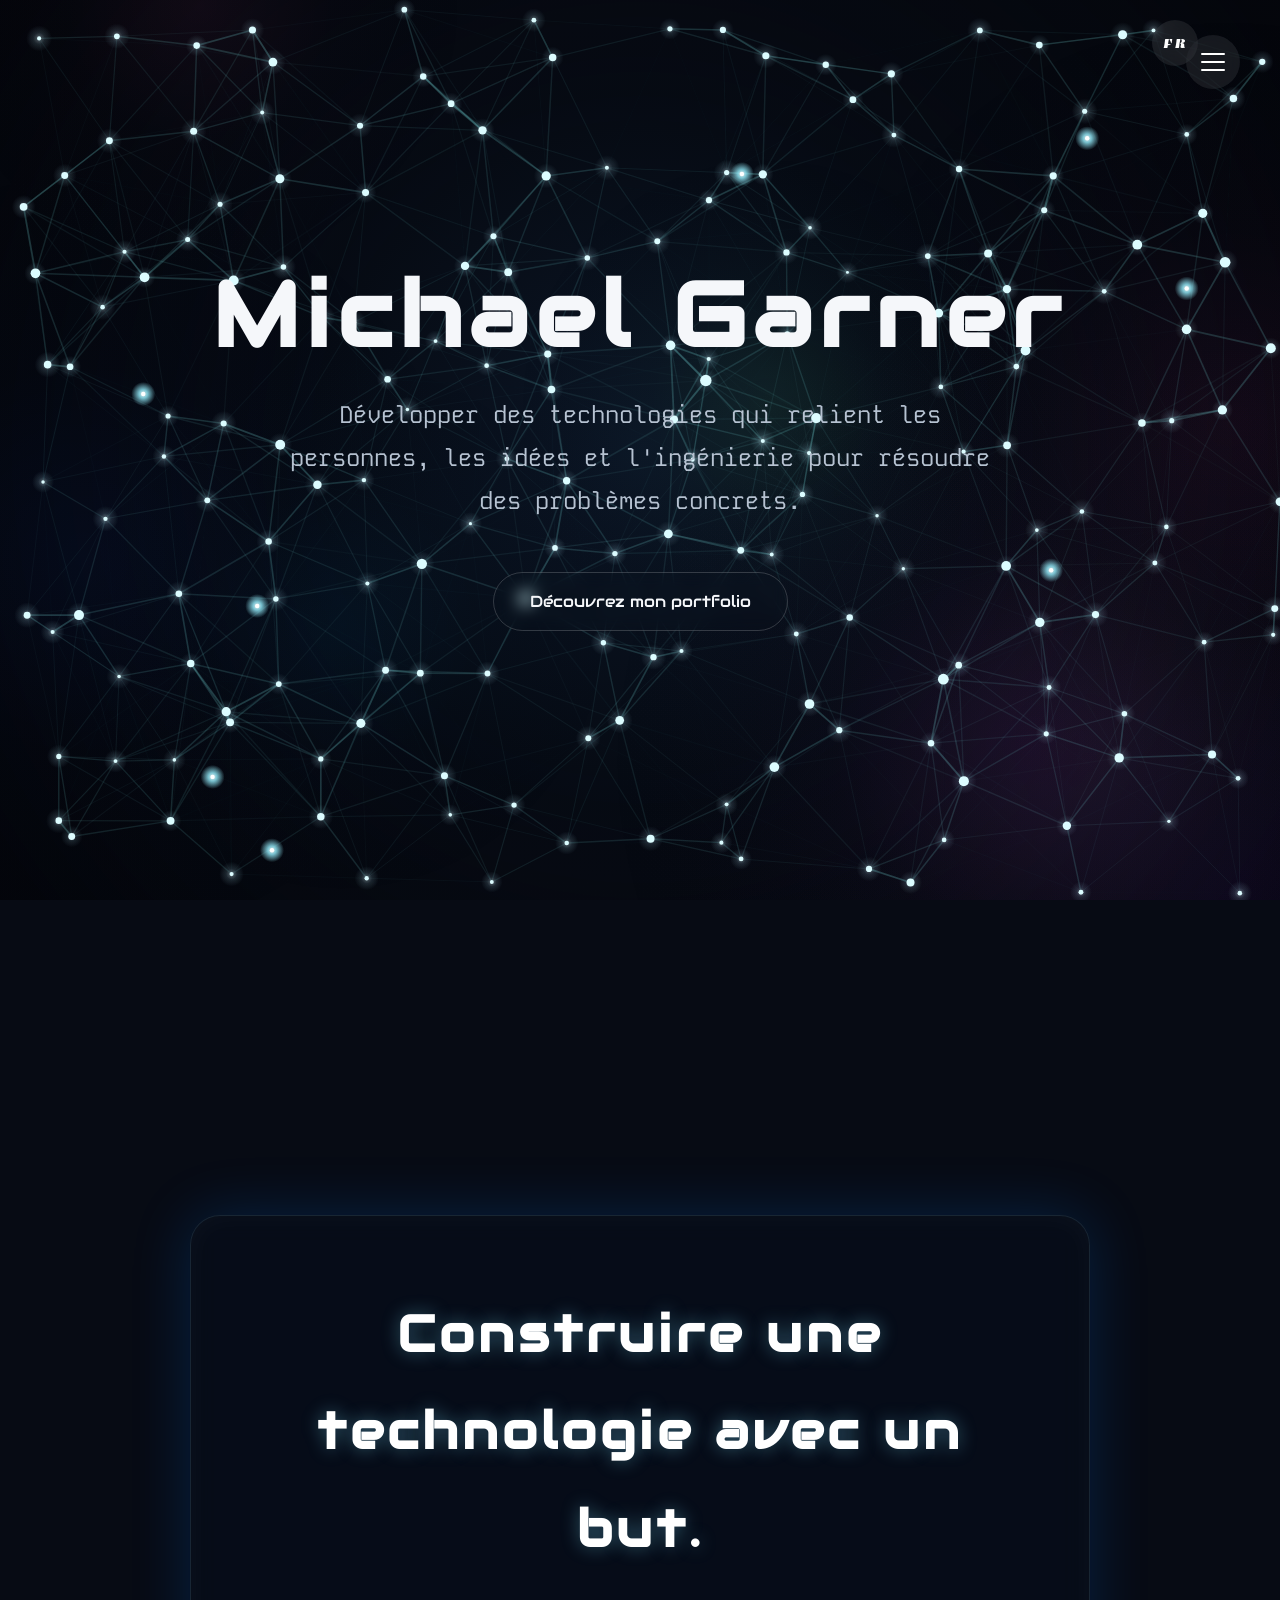
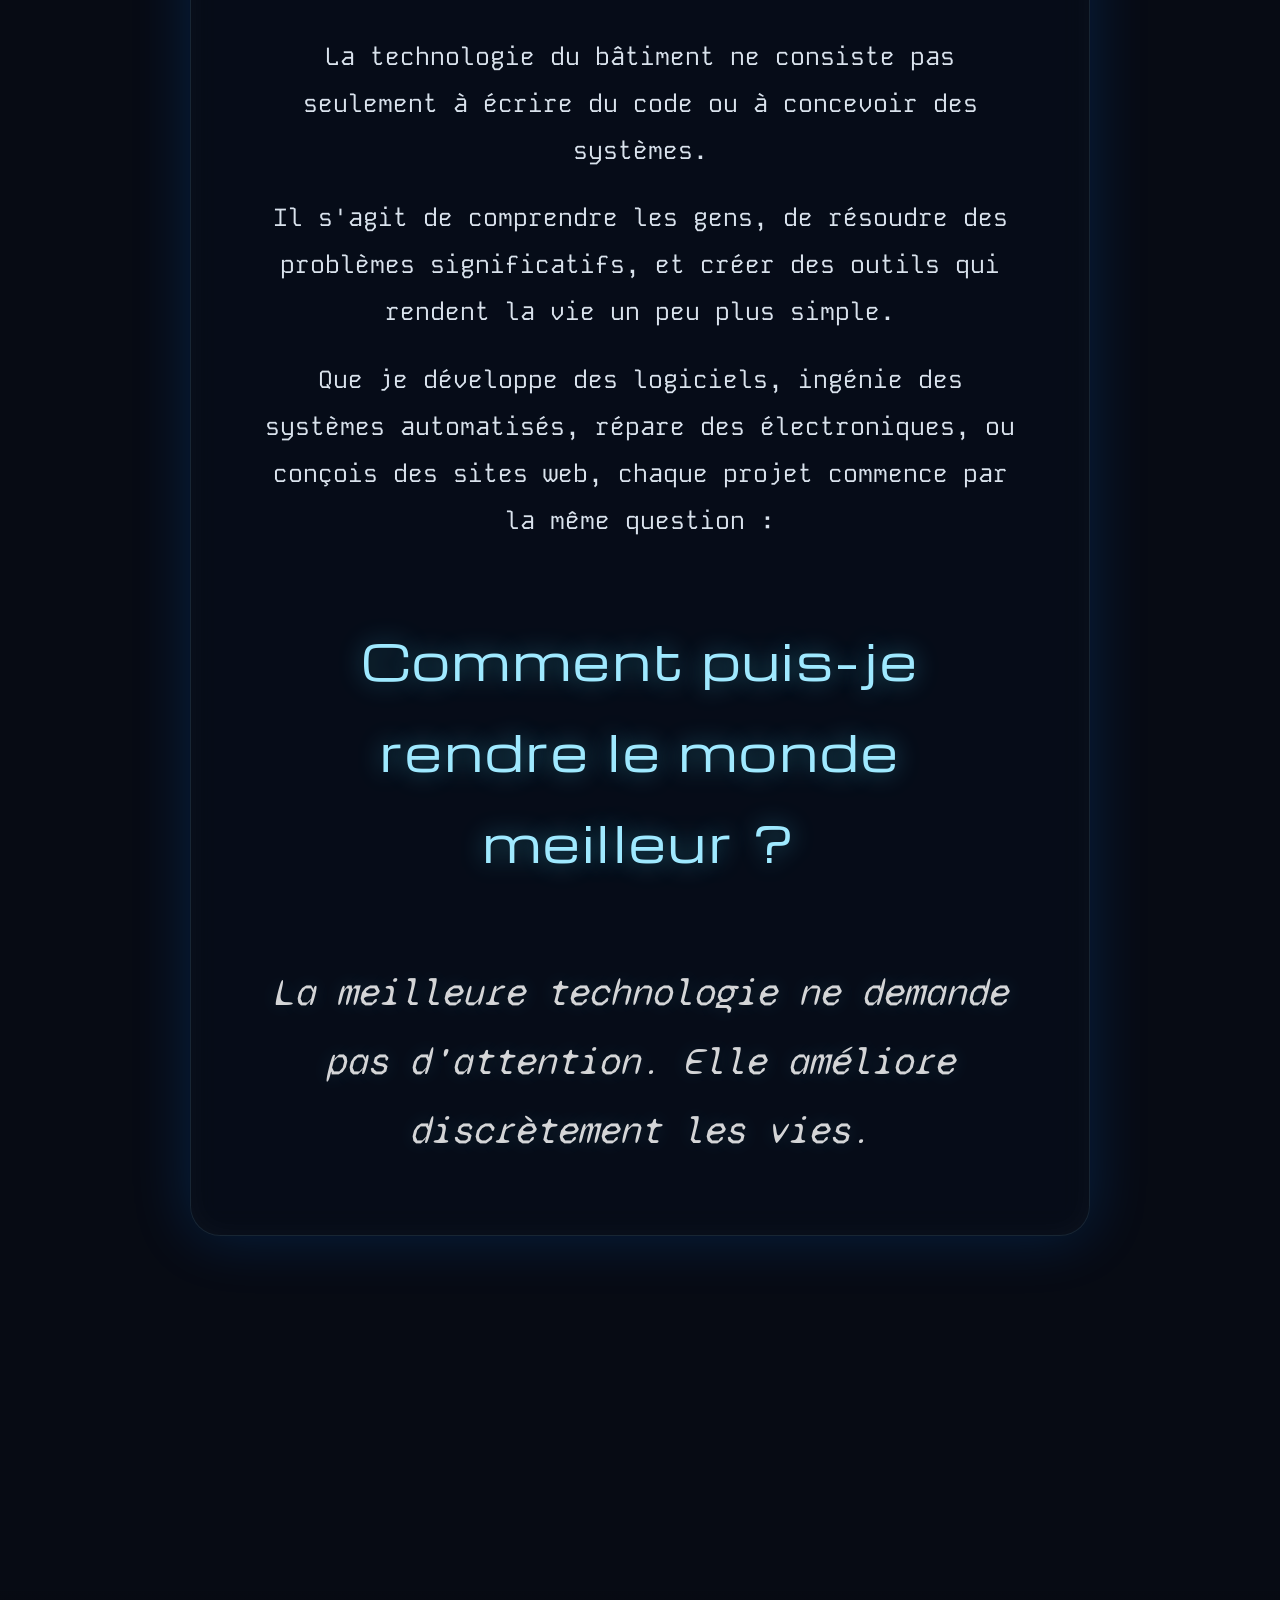
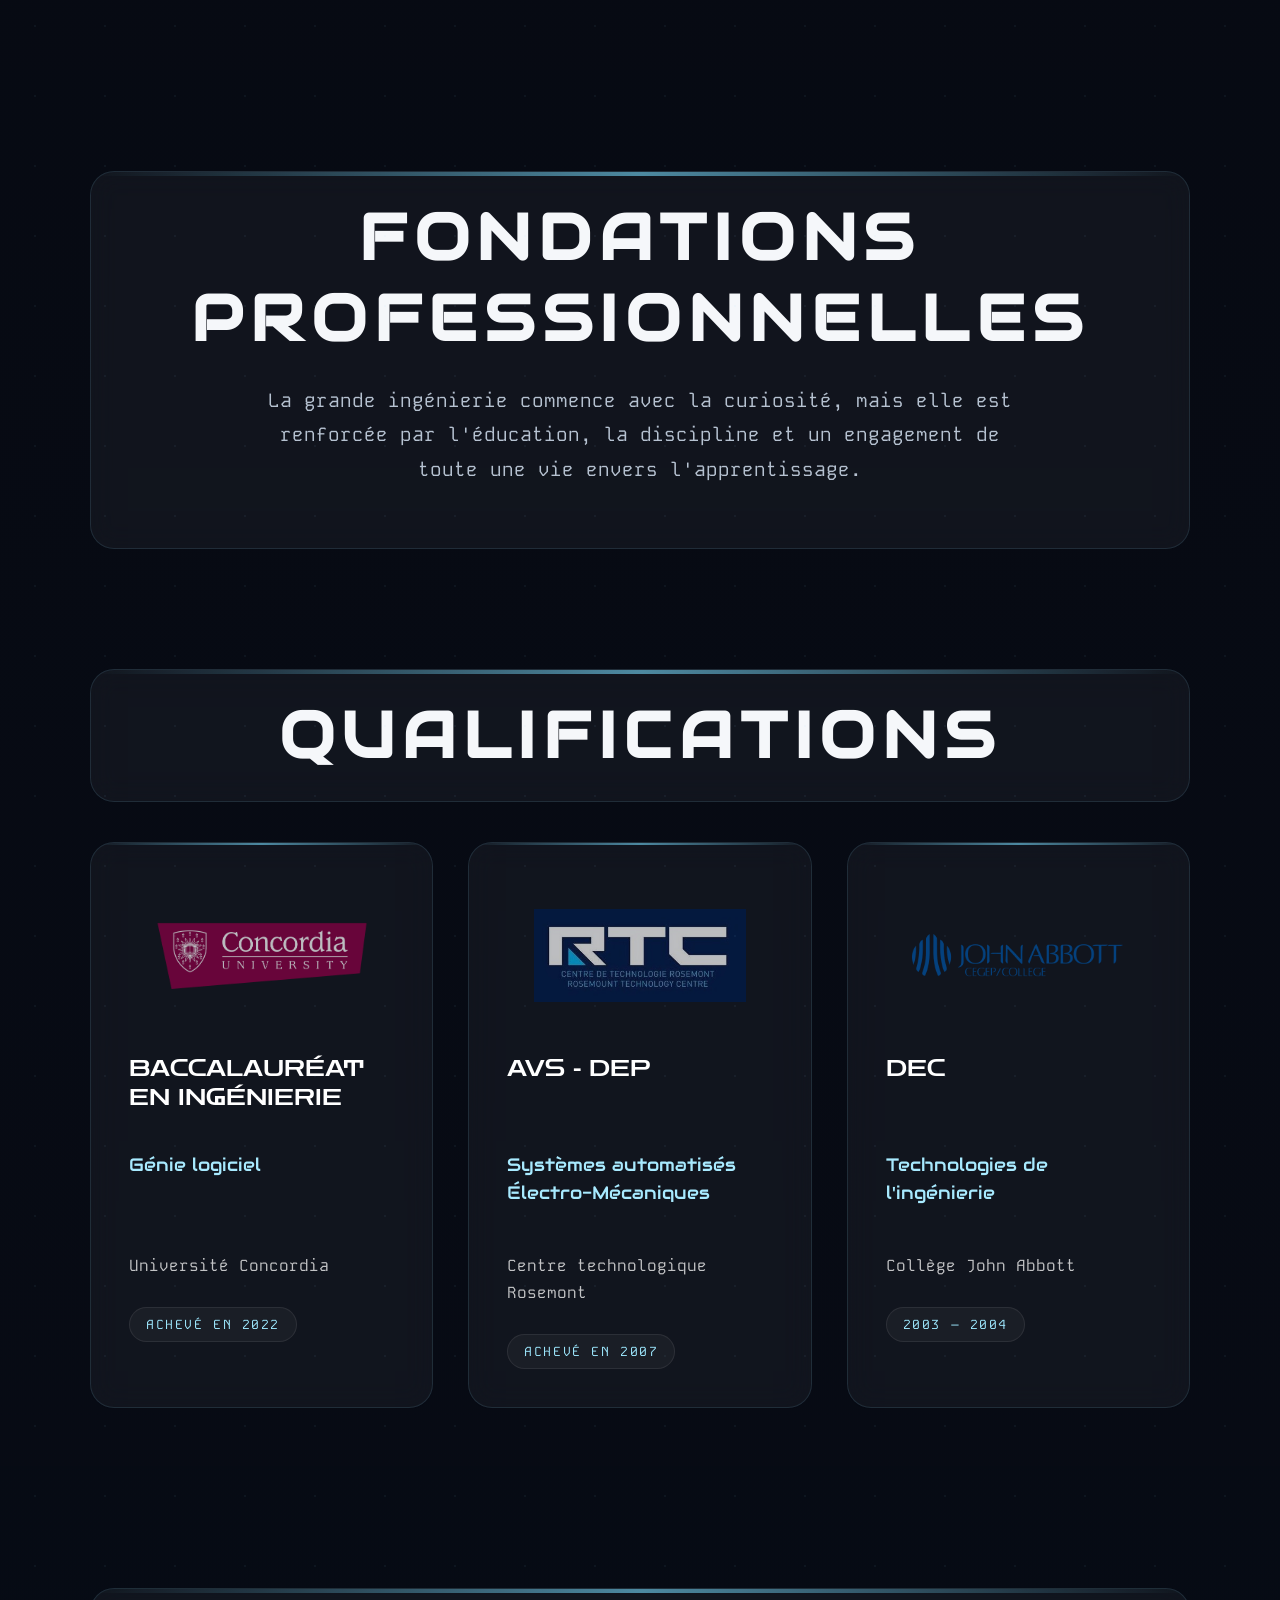
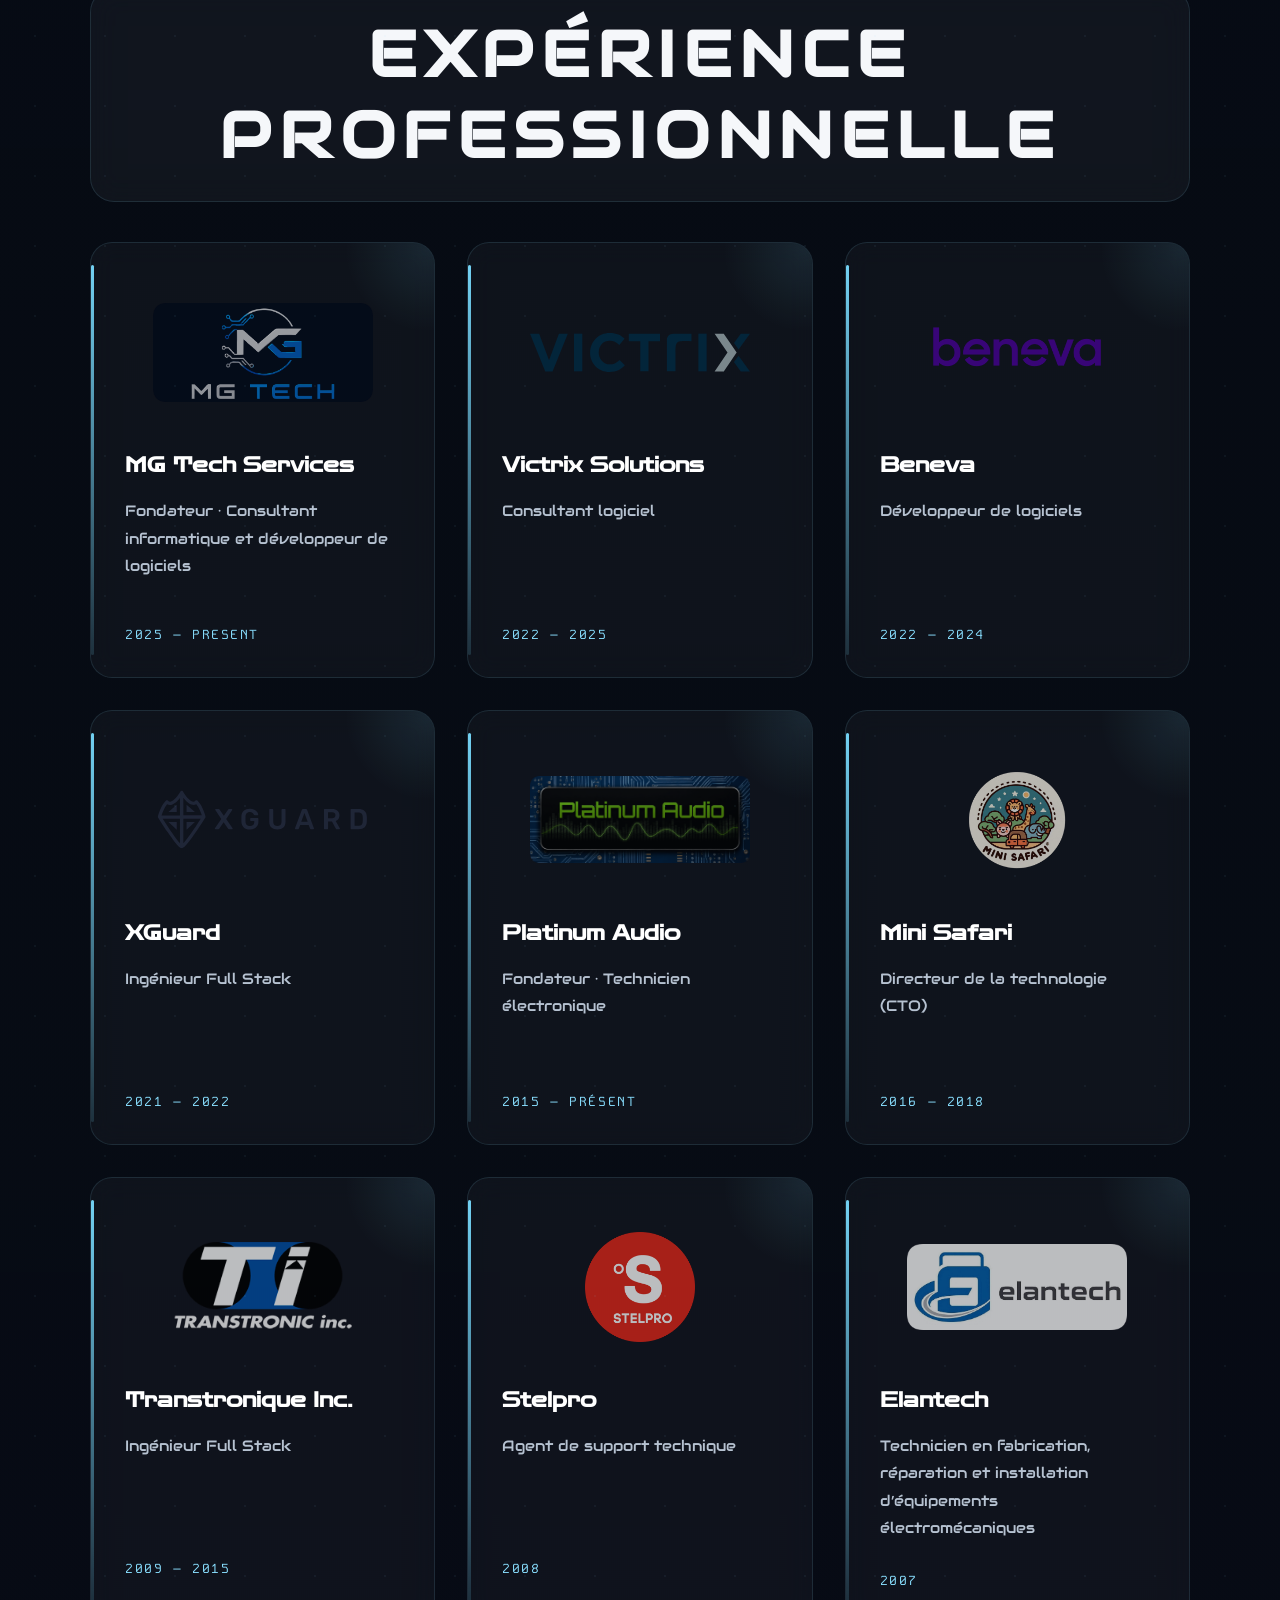
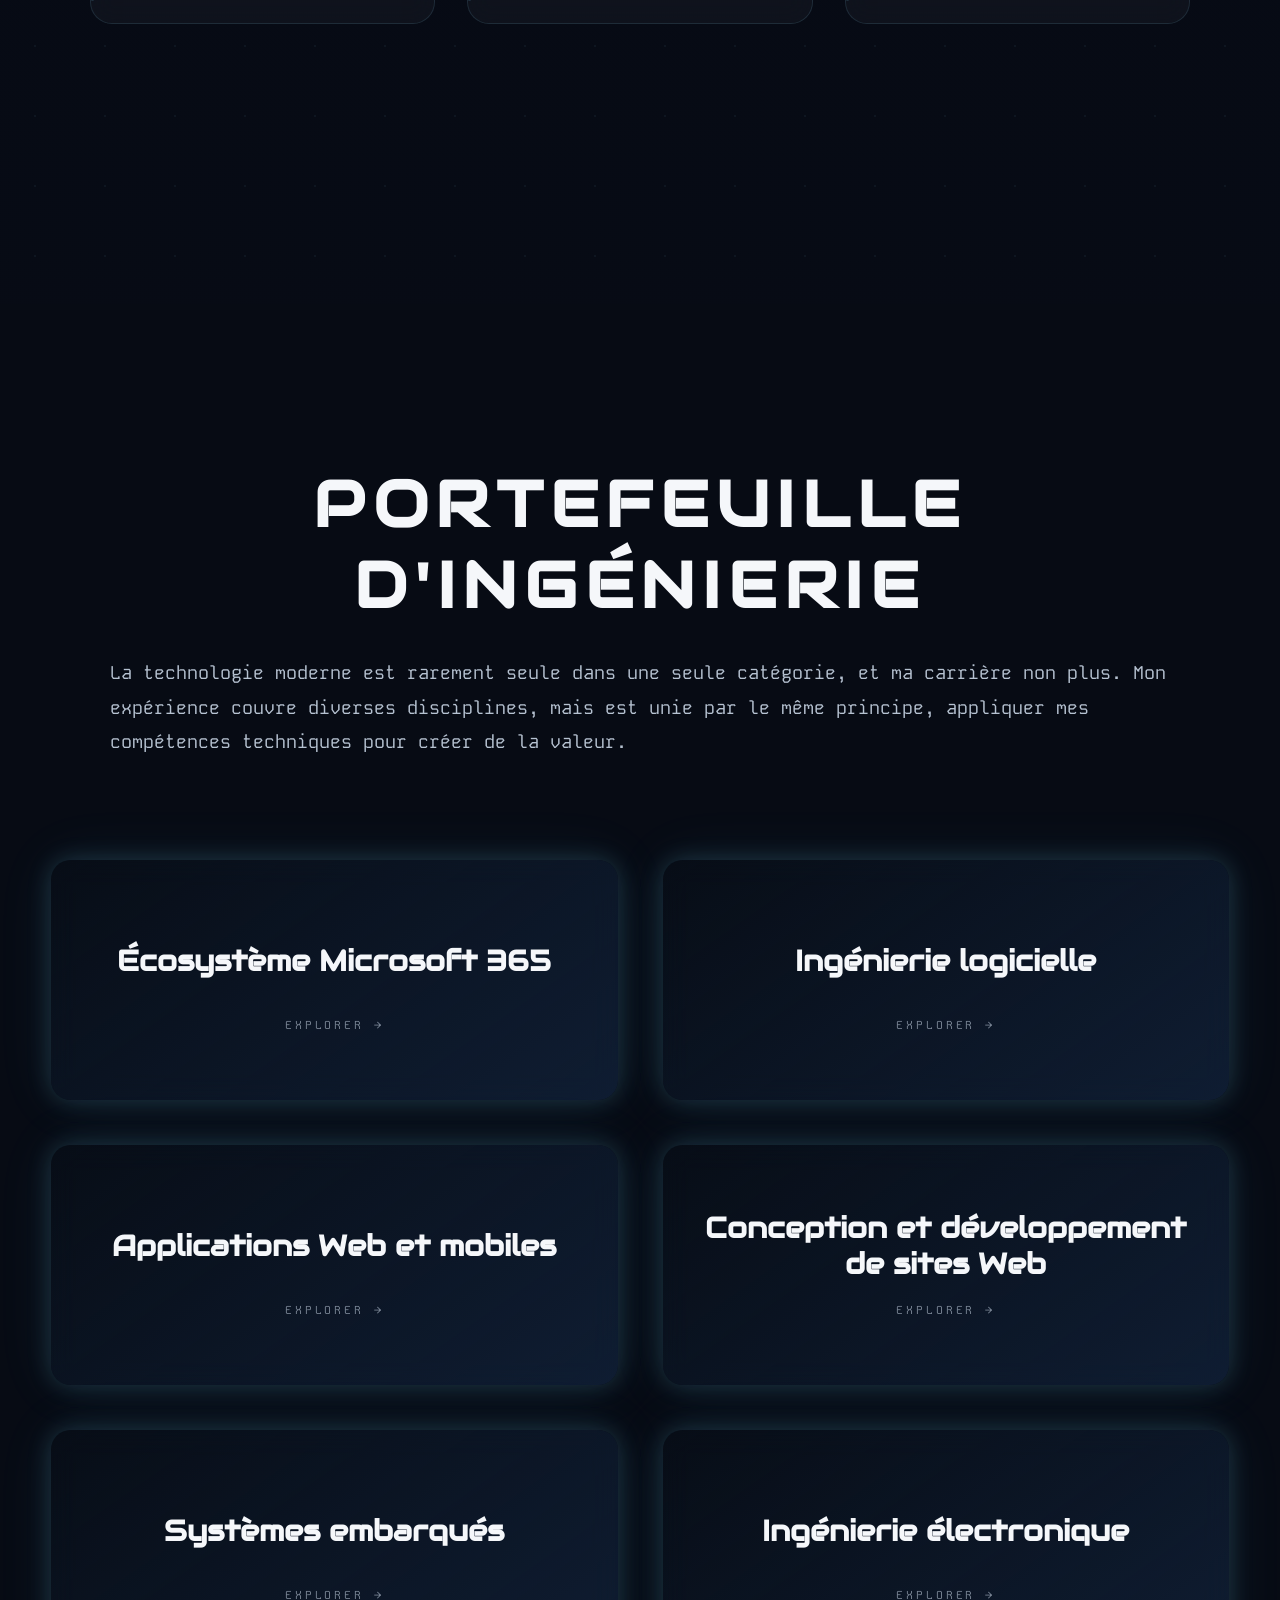
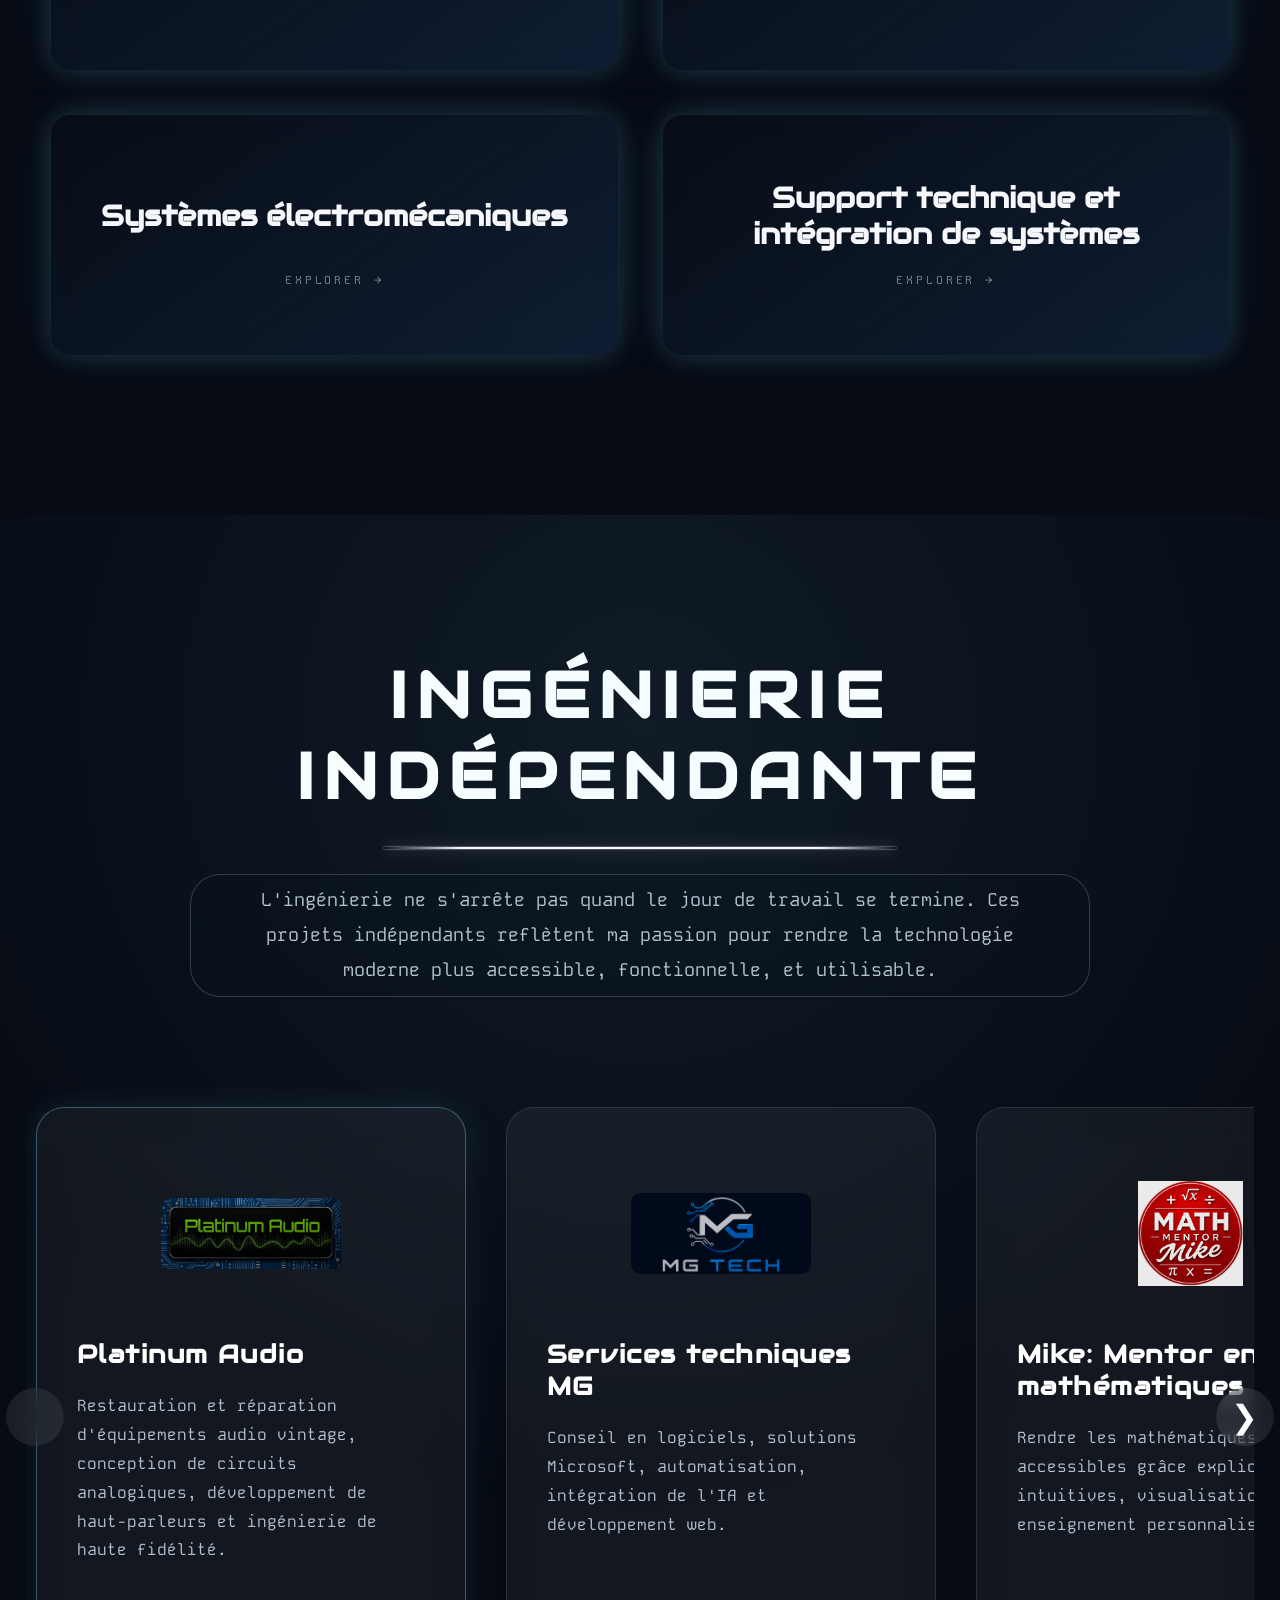
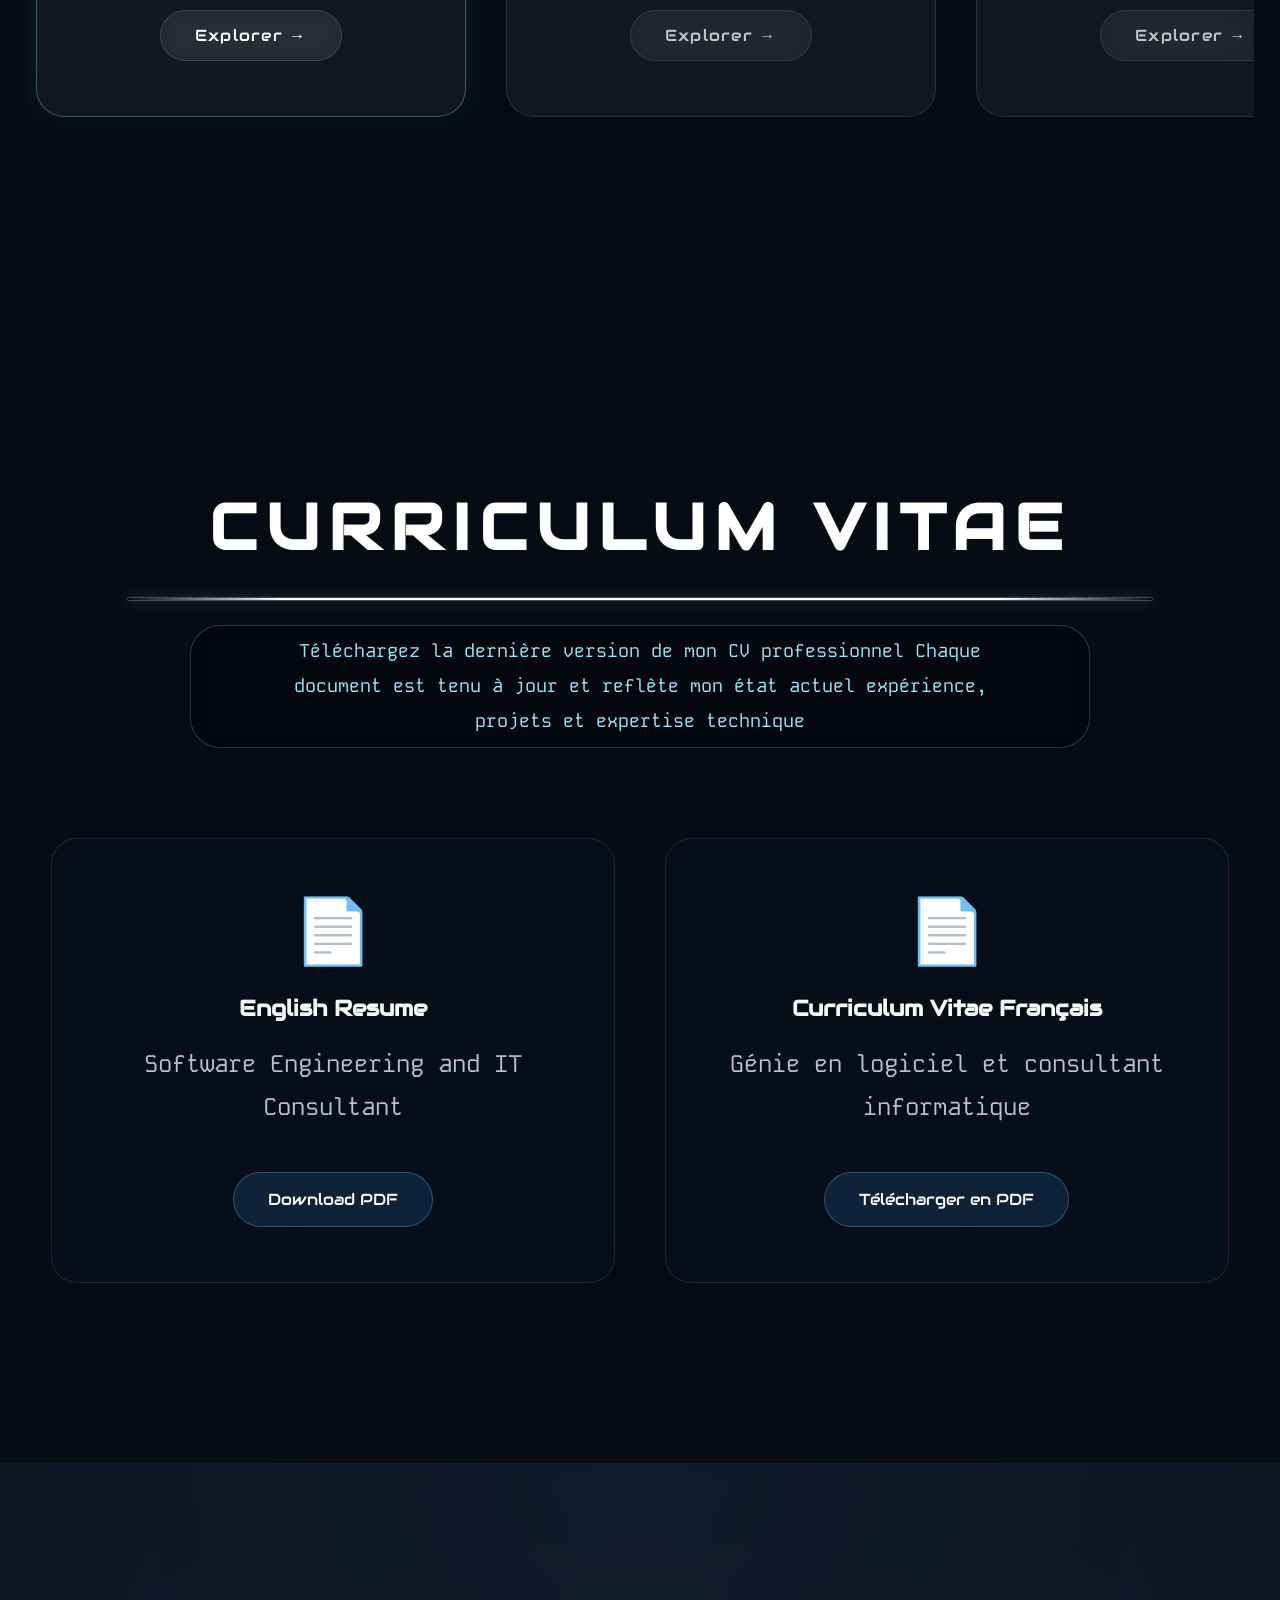
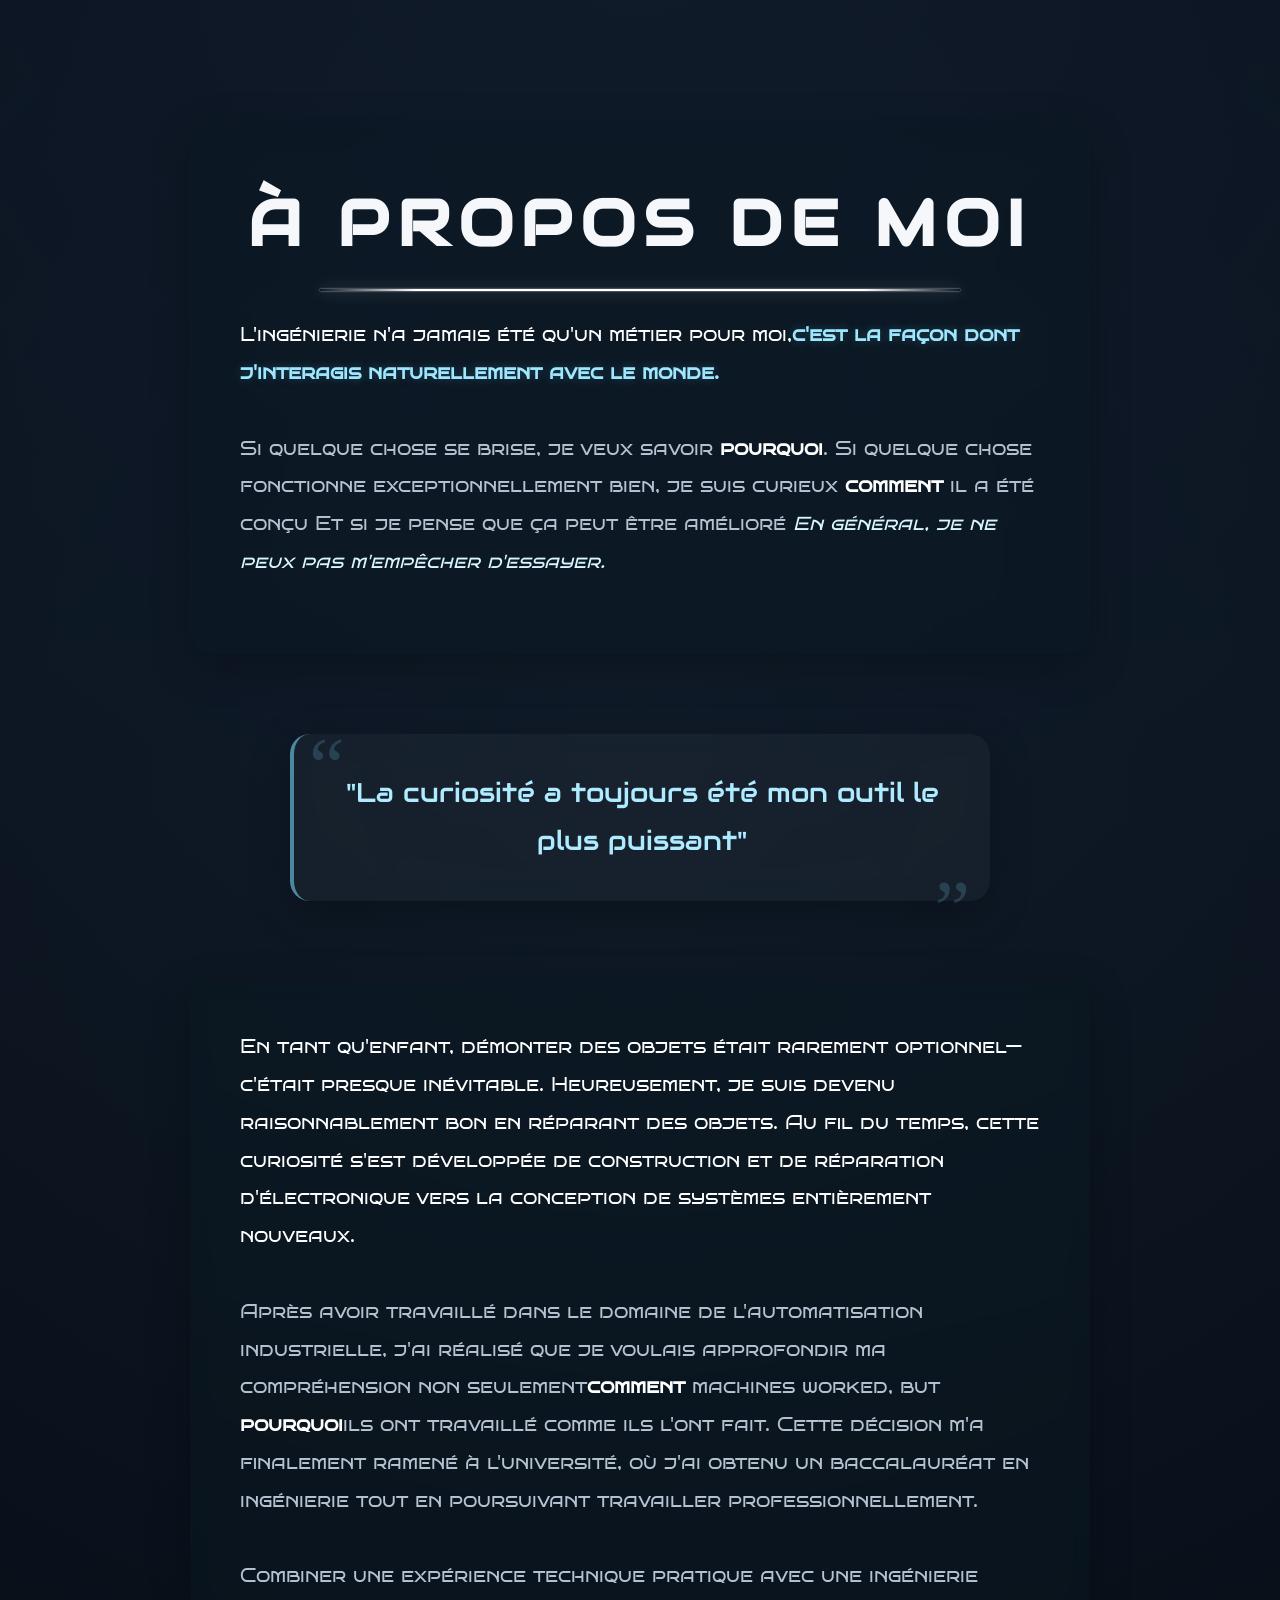
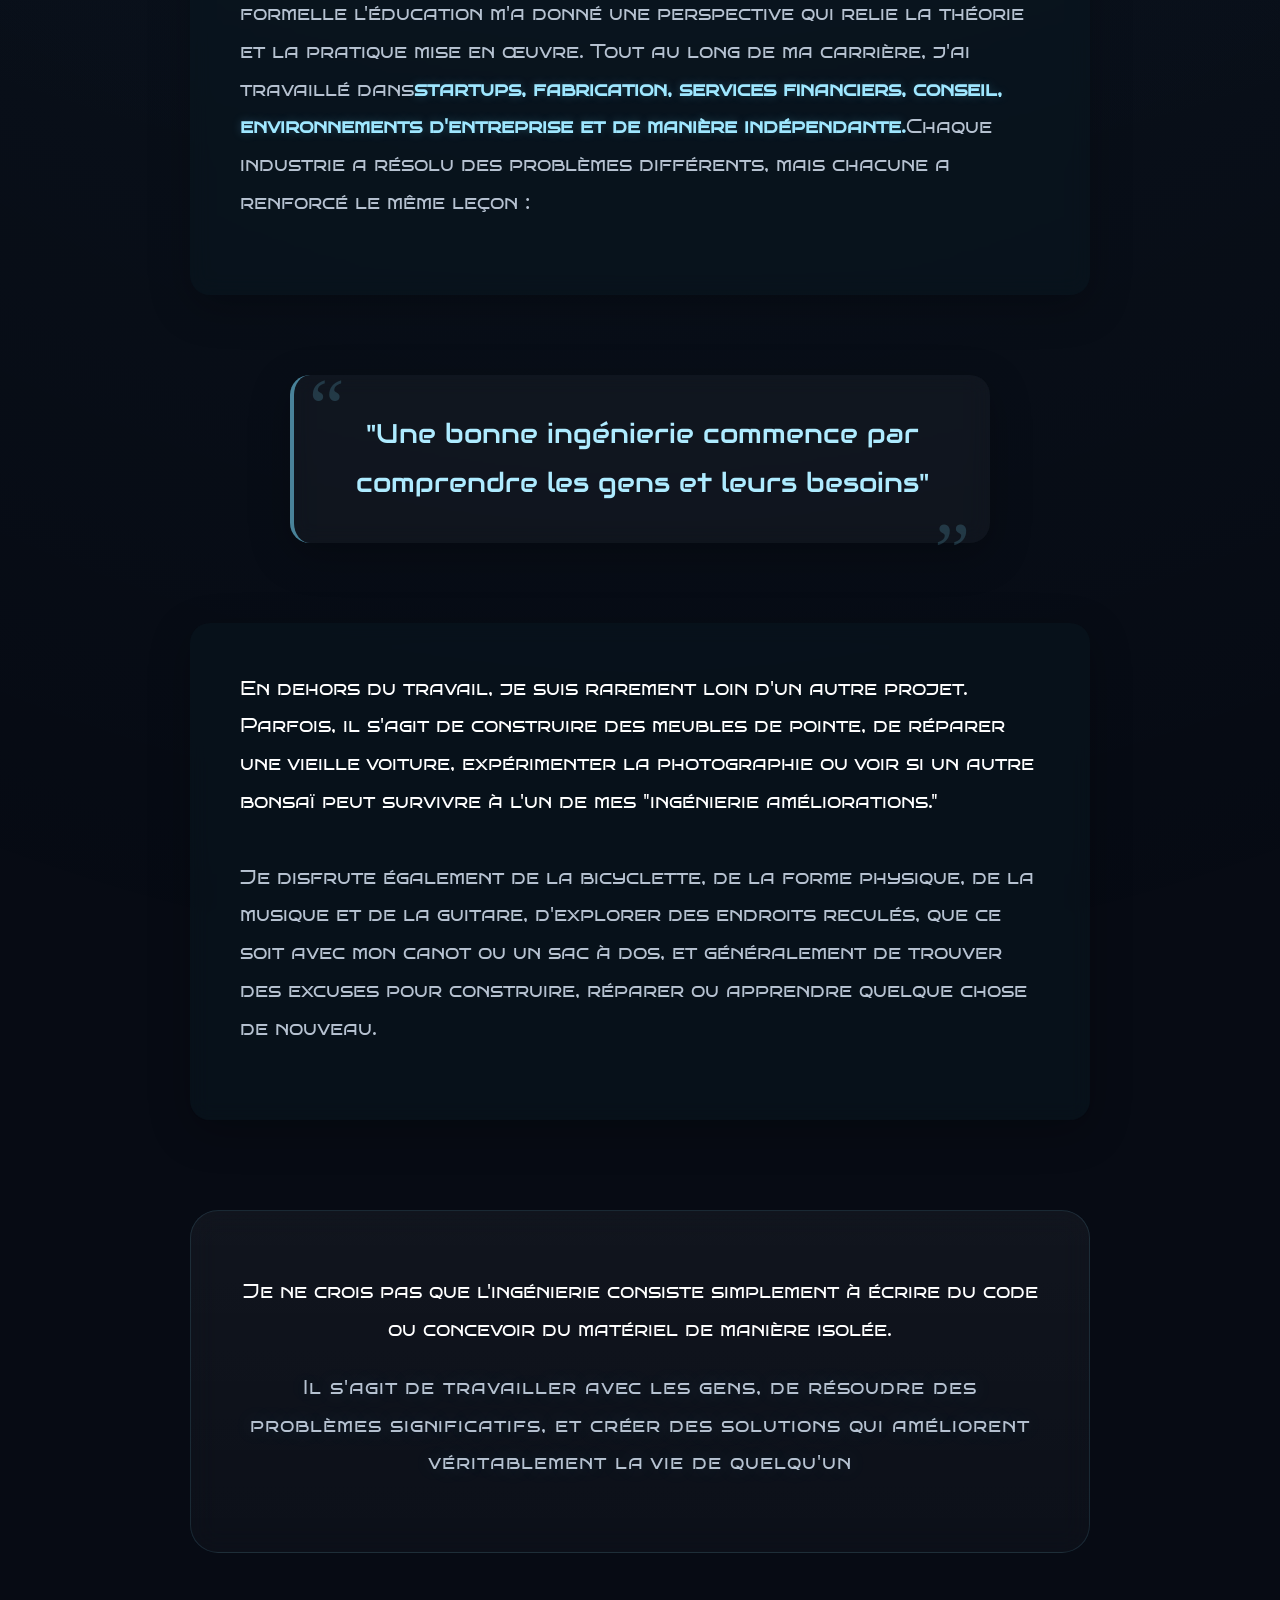
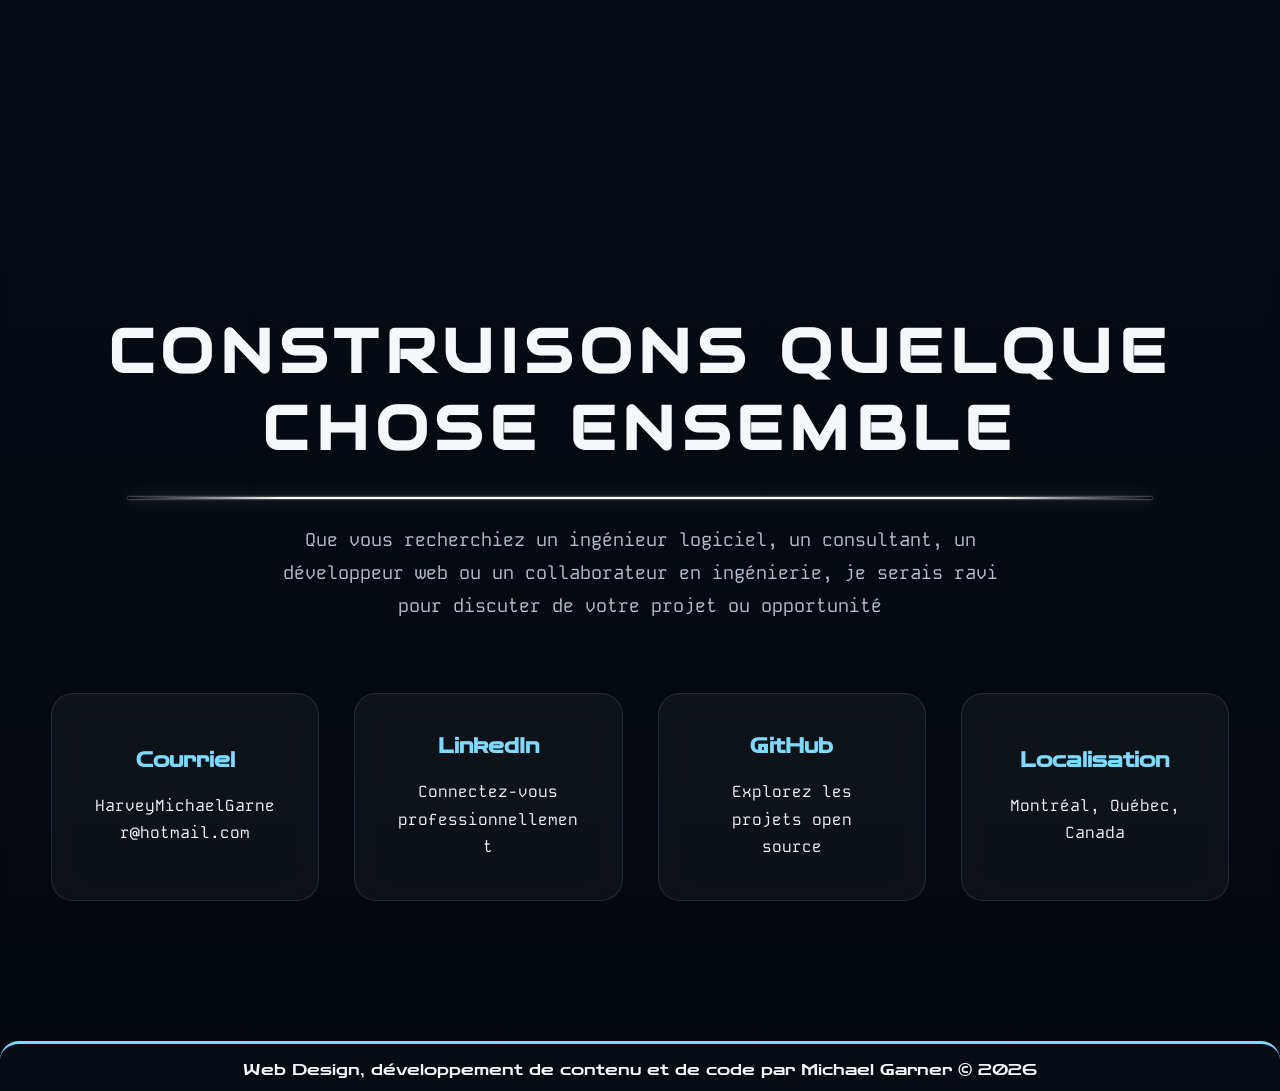
==== commit f4f45261: "French trans v2" ====
--- a/index_fr.html
+++ b/index_fr.html
@@ -1,935 +1,1017 @@
 <html lang="en">
+
 <head>
-<title>Michael Garner Resume | Software Engineer &amp; Multi-Disciplinary Technologist</title>
-<meta content="width=device-width, initial-scale=1.0" name="viewport"/>
-<link href="styles/content.css" rel="stylesheet" type="text/css"/>
-<link href="styles/hero.css" rel="stylesheet" type="text/css"/>
-<link href="styles/navigation_menu.css" rel="stylesheet" type="text/css"/>
-<link href="styles/introduction.css" rel="stylesheet" type="text/css"/>
-<link href="styles/professional_foundations_sections.css" rel="stylesheet" type="text/css"/>
-<link href="styles/credentials.css" rel="stylesheet" type="text/css"/>
-<link href="styles/work_xp.css" rel="stylesheet" type="text/css"/>
-<link href="styles/logos.css" rel="stylesheet" type="text/css"/>
-<link href="styles/projects.css" rel="stylesheet" type="text/css"/>
-<link href="styles/freelance.css" rel="stylesheet" type="text/css"/>
-<link href="styles/resume.css" rel="stylesheet" type="text/css"/>
-<link href="styles/about.css" rel="stylesheet" type="text/css"/>
-<link href="styles/contact.css" rel="stylesheet" type="text/css"/>
-<link href="styles/project_viewer.css" rel="stylesheet" type="text/css"/>
-<link href="styles/portfolio_animation.css" rel="stylesheet" type="text/css"/>
-<!--
+    <title>Michael Garner Resume | Software Engineer &amp; Multi-Disciplinary Technologist</title>
+    <meta content="width=device-width, initial-scale=1.0" name="viewport" />
+    <link href="styles/content.css" rel="stylesheet" type="text/css" />
+    <link href="styles/hero.css" rel="stylesheet" type="text/css" />
+    <link href="styles/navigation_menu.css" rel="stylesheet" type="text/css" />
+    <link href="styles/introduction.css" rel="stylesheet" type="text/css" />
+    <link href="styles/professional_foundations_sections.css" rel="stylesheet" type="text/css" />
+    <link href="styles/credentials.css" rel="stylesheet" type="text/css" />
+    <link href="styles/work_xp.css" rel="stylesheet" type="text/css" />
+    <link href="styles/logos.css" rel="stylesheet" type="text/css" />
+    <link href="styles/projects.css" rel="stylesheet" type="text/css" />
+    <link href="styles/freelance.css" rel="stylesheet" type="text/css" />
+    <link href="styles/resume.css" rel="stylesheet" type="text/css" />
+    <link href="styles/about.css" rel="stylesheet" type="text/css" />
+    <link href="styles/contact.css" rel="stylesheet" type="text/css" />
+    <link href="styles/project_viewer.css" rel="stylesheet" type="text/css" />
+    <link href="styles/portfolio_animation.css" rel="stylesheet" type="text/css" />
+    <!--
     <link rel="stylesheet" type="text/css" href="styles/honeycomb_animation.css">
     <link rel="stylesheet" type="text/css" href="styles/honeycomb_background.css">
     <link rel="stylesheet" type="text/css" href="styles/hex.css">
     -->
-<!-- Fonts -->
-<link href="https://fonts.googleapis.com" rel="preconnect"/>
-<link crossorigin="" href="https://fonts.gstatic.com" rel="preconnect"/>
-<link href="https://fonts.googleapis.com/css2?family=Audiowide&amp;display=swap" rel="stylesheet"/>
-<link href="https://fonts.googleapis.com/css2?family=Anta&amp;display=swap" rel="stylesheet"/>
-<link href="https://fonts.googleapis.com/css2?family=Zen+Dots&amp;display=swap" rel="stylesheet"/>
-<link href="https://fonts.googleapis.com/css2?family=Bruno+Ace+SC&amp;display=swap" rel="stylesheet"/>
-<link href="https://fonts.googleapis.com/css2?family=Syne+Mono&amp;display=swap" rel="stylesheet"/>
-<link href="https://fonts.googleapis.com/css2?family=Emblema+One&amp;family=Kode+Mono:wght@400..700&amp;family=Michroma&amp;display=swap" rel="stylesheet"/>
-<link href="https://mikeg3.github.io/ResumeV3.0/index.html" rel="canonical"/>
-<!-- ==================================================
+    <!-- Fonts -->
+    <link href="https://fonts.googleapis.com" rel="preconnect" />
+    <link crossorigin="" href="https://fonts.gstatic.com" rel="preconnect" />
+    <link href="https://fonts.googleapis.com/css2?family=Audiowide&amp;display=swap" rel="stylesheet" />
+    <link href="https://fonts.googleapis.com/css2?family=Anta&amp;display=swap" rel="stylesheet" />
+    <link href="https://fonts.googleapis.com/css2?family=Zen+Dots&amp;display=swap" rel="stylesheet" />
+    <link href="https://fonts.googleapis.com/css2?family=Bruno+Ace+SC&amp;display=swap" rel="stylesheet" />
+    <link href="https://fonts.googleapis.com/css2?family=Syne+Mono&amp;display=swap" rel="stylesheet" />
+    <link
+        href="https://fonts.googleapis.com/css2?family=Emblema+One&amp;family=Kode+Mono:wght@400..700&amp;family=Michroma&amp;display=swap"
+        rel="stylesheet" />
+    <link href="https://mikeg3.github.io/ResumeV3.0/index.html" rel="canonical" />
+    <!-- ==================================================
      BASIC META
 =================================================== -->
-<meta charset="utf-8"/>
-<meta content="width=device-width, initial-scale=1.0" name="viewport"/>
-<meta content="Michael Garner" name="author"/>
-<meta content="Michael Garner is a software engineer &amp; multi-disciplinary technologist specializing in Microsoft Power Platform, SharePoint, engineering design, automation, cloud computing, and custom software development in Montreal, Canada." name="description"/>
-<meta content="Michael Garner, Software Engineer, Power Platform, Microsoft 365, SharePoint, Power Apps, Power Automate, Engineering Portfolio, Automation, Montreal, Quebec, Canada" name="keywords"/>
-<meta content="index, follow" name="robots"/>
-<meta content="#050816" name="theme-color"/>
-<!-- ==================================================
+    <meta charset="utf-8" />
+    <meta content="width=device-width, initial-scale=1.0" name="viewport" />
+    <meta content="Michael Garner" name="author" />
+    <meta
+        content="Michael Garner is a software engineer &amp; multi-disciplinary technologist specializing in Microsoft Power Platform, SharePoint, engineering design, automation, cloud computing, and custom software development in Montreal, Canada."
+        name="description" />
+    <meta
+        content="Michael Garner, Software Engineer, Power Platform, Microsoft 365, SharePoint, Power Apps, Power Automate, Engineering Portfolio, Automation, Montreal, Quebec, Canada"
+        name="keywords" />
+    <meta content="index, follow" name="robots" />
+    <meta content="#050816" name="theme-color" />
+    <!-- ==================================================
      OPEN GRAPH - PREVIEW FOR SHARING SITE
 =================================================== -->
-<meta content="website" property="og:type"/>
-<meta content="Michael Garner | Software Engineer" property="og:title"/>
-<meta content="Engineering thoughtful technology that connects people, ideas, and innovation through software development, automation, and modern engineering solutions." property="og:description"/>
-<meta content="https://mikeg3.github.io/ResumeV3.0/index.html" property="og:url"/>
-<meta content="https://mikeg3.github.io/ResumeV3.0/index.html/images/favicons/MG Favicon.png" property="og:image"/>
-<!-- ==================================================
+    <meta content="website" property="og:type" />
+    <meta content="Michael Garner | Software Engineer" property="og:title" />
+    <meta
+        content="Engineering thoughtful technology that connects people, ideas, and innovation through software development, automation, and modern engineering solutions."
+        property="og:description" />
+    <meta content="https://mikeg3.github.io/ResumeV3.0/index.html" property="og:url" />
+    <meta content="https://mikeg3.github.io/ResumeV3.0/index.html/images/favicons/MG Favicon.png" property="og:image" />
+    <!-- ==================================================
      TWITTER
 =================================================== -->
-<meta content="summary_large_image" name="twitter:card"/>
-<meta content="Michael Garner | Software Engineer" name="twitter:title"/>
-<meta content="Engineering thoughtful technology through software, automation, and modern engineering design." name="twitter:description"/>
-<meta content="https://mikeg3.github.io/ResumeV3.0/index.html/images/MG Favicon.png" name="twitter:image"/>
-<!-- ==================================================
+    <meta content="summary_large_image" name="twitter:card" />
+    <meta content="Michael Garner | Software Engineer" name="twitter:title" />
+    <meta content="Engineering thoughtful technology through software, automation, and modern engineering design."
+        name="twitter:description" />
+    <meta content="https://mikeg3.github.io/ResumeV3.0/index.html/images/MG Favicon.png" name="twitter:image" />
+    <!-- ==================================================
      FAVICON
 =================================================== -->
-<link href="images/favicons/favicon-96x96.png" rel="icon" sizes="96x96" type="image/png"/>
-<link href="images/favicons/favicon.svg" rel="icon" type="image/svg+xml"/>
-<link href="images/favicons/favicon.ico" rel="shortcut icon"/>
-<link href="images/favicons/apple-touch-icon.png" rel="apple-touch-icon" sizes="180x180"/>
-<link href="images/favicons/site.webmanifest" rel="manifest"/>
+    <link href="images/favicons/favicon-96x96.png" rel="icon" sizes="96x96" type="image/png" />
+    <link href="images/favicons/favicon.svg" rel="icon" type="image/svg+xml" />
+    <link href="images/favicons/favicon.ico" rel="shortcut icon" />
+    <link href="images/favicons/apple-touch-icon.png" rel="apple-touch-icon" sizes="180x180" />
+    <link href="images/favicons/site.webmanifest" rel="manifest" />
 </head>
+
 <body>
-<!-- ==================================================================
+    <!-- ==================================================================
          Animated Background Canvas -  (Rendered entirely with JavaScript)
     ==================================================================== -->
-<canvas id="networkCanvas"></canvas>
-<!-- Animated Geometry Background -->
-<div id="geometryBackground"></div>
-<!-- ===============================================================================================
+    <canvas id="networkCanvas"></canvas>
+    <!-- Animated Geometry Background -->
+    <div id="geometryBackground"></div>
+    <!-- ===============================================================================================
          Optional Background Effects -Additional layers that can later be animated independently
         ================================================================================================ -->
-<div id="backgroundGlow"></div>
-<div id="backgroundGradient"></div>
-<div id="noiseOverlay"></div>
-<!-- FRENCH LANGUAGE LINK -->
-<a aria-label="Version française" href="indexFR.html" id="languageButton">
+    <div id="backgroundGlow"></div>
+    <div id="backgroundGradient"></div>
+    <div id="noiseOverlay"></div>
+    <!-- FRENCH LANGUAGE LINK -->
+    <a aria-label="Version française" href="indexFR.html" id="languageButton">
         FR
     </a>
-<!-- BURGER MENU FOR NAVIGATION -->
-<button aria-label="Open navigation" id="menuButton">
-<span></span>
-<span></span>
-<span></span>
-</button>
-<!-- ==========================================
+    <!-- BURGER MENU FOR NAVIGATION -->
+    <button aria-label="Open navigation" id="menuButton">
+        <span></span>
+        <span></span>
+        <span></span>
+    </button>
+
+
+    <!-- ==========================================
                 NAVIGATION MENU LINKS
         =========================================== -->
-<nav id="menuOverlay">
-<a href="index.html">Home</a>
-<a href="#credentials">Credentials</a>
-<a href="#experience">Proffesional Experience</a>
-<a href="#projects">Portefeuille d'ingénierie</a>
-<a href="#resume">Download Resumé</a>
-<a href="#about">About</a>
-<a href="#contact">Contact</a>
-<div class="menu-divider-line"></div>
-<a href="https://www.linkedin.com/in/michael-garner-08a668181/">LinkedIn</a>
-<a href="https://github.com/MikeG3">GitHub</a>
-</nav>
-<!-- ==========================================================
+    <nav id="menuOverlay">
+        <a href="#hero">Accueil</a>
+        <a href="#credentials">Qualifications</a>
+        <a href="#experience">Expérience professionnelle</a>
+        <a href="#projects">Portfolio d'ingénierie</a>
+        <a href="#resume">Télécharger le CV</a>
+        <a href="#about">À propos</a>
+        <a href="#contact">Contact</a>
+        <div class="menu-divider-line"></div>
+        <a href="https://www.linkedin.com/in/michael-garner-08a668181/">LinkedIn</a>
+        <a href="https://github.com/MikeG3">GitHub</a>
+    </nav>
+
+
+    <!-- ==========================================================
      HERO EXPERIENCE
       =========================================================== -->
-<header data-scene="hero" id="hero">
-<!-- ==========================================
+    <header data-scene="hero" id="hero">
+        <!-- ==========================================
          Hero Content
         =========================================== -->
-<section class="fadeSection" id="heroContent">
-<!-- Main Identity -->
-<h1 class="fadeSection" id="heroTitle">Michael Garner</h1>
-<!-- Short Mission Statement -->
-<p class="fadeSection" id="heroStatement">
-                Creating thoughtful technology that connects people,
-                ideas, and engineering to solve real-world problems.
+        <section class="fadeSection" id="heroContent">
+            <!-- Main Identity -->
+            <h1 class="fadeSection" id="heroTitle">Michael Garner</h1>
+            <!-- Short Mission Statement -->
+            <p class="fadeSection" id="heroStatement">
+                Développer des technologies qui relient les personnes, les idées et l'ingénierie
+                pour résoudre des problèmes concrets.
             </p>
-<div id="heroButtons">
-<a class="primaryButton" href="#credentials">
-                    Explore My Portfolio
+            <div id="heroButtons">
+                <a class="primaryButton" href="#credentials">
+                    Découvrez mon portfolio
                 </a>
-</div>
-</section>
-</header>
-<div class="empty-space"></div>
-<!-- ==========================================================
+            </div>
+        </section>
+    </header>
+    <div class="empty-space"></div>
+    <!-- ==========================================================
             MAIN CONTENT
     =========================================================== -->
-<main>
-<!--==================================================
+    <main>
+        <!--==================================================
              INTRODUCTION
         ===================================================-->
-<section data-scene="hero" id="introduction">
-<div id="introductionContent">
-<h2 class="fadeSection" id="introductionHeading">Construire une technologie avec un but.</h2>
-<p class="fadeSection">La technologie du bâtiment ne consiste pas seulement à écrire du code ou à concevoir des systèmes.</p>
-<p class="fadeSection">Il s'agit de comprendre les gens, de résoudre des problèmes significatifs,
+        <section data-scene="hero" id="introduction">
+            <div id="introductionContent">
+                <h2 class="fadeSection" id="introductionHeading">Construire une technologie avec un but.</h2>
+                <p class="fadeSection">La technologie du bâtiment ne consiste pas seulement à écrire du code ou à
+                    concevoir des systèmes.</p>
+                <p class="fadeSection">Il s'agit de comprendre les gens, de résoudre des problèmes significatifs,
                     et créer des outils qui rendent la vie un peu plus simple.</p>
-<p class="fadeSection">
-                    Whether I'm developing software, engineering automated systems,
-                    repairing electronics, or designing websites, every project
-                    begins with the same question:
+                <p class="fadeSection">
+                    Que je développe des logiciels, ingénie des systèmes automatisés,
+                    répare des électroniques, ou conçois des sites web, chaque projet
+                    commence par la même question :
                 </p>
-<p class="question fadeSection">Comment puis-je rendre le monde meilleur ?</p>
-<blockquote class="fadeSection" id="introductionBlockquote">
-                    The best technology doesn't demand attention.
-                    It quietly improves lives.
+                <p class="question fadeSection">Comment puis-je rendre le monde meilleur ?</p>
+                <blockquote class="fadeSection" id="introductionBlockquote">
+                    La meilleure technologie ne demande pas d'attention.
+                    Elle améliore discrètement les vies.
                 </blockquote>
-</div>
-</section>
-<div class="empty-space"></div>
-<!--==================================================
+            </div>
+        </section>
+        <div class="empty-space"></div>
+        
+        <!--==================================================
     PROFESSIONAL FOUNDATION - WORK XP & CREDENTIALS
 ===================================================-->
-<section data-scene="foundation" id="professionalFoundation">
-<div class="professionalFoundationContent">
-<div class="contentWidth">
-<div class="section-intro main-intro" data-scene="intro">
-<h2 class="foundationHeading">Fondations professionnelles</h2>
-<p class="foundationSubtitle">
-                            Great engineering begins with curiosity,
-                            but it is strengthened through education,
-                            discipline, and a lifelong commitment to learning.
-                        </p>
-</div>
-<!--==================================================
+        <section data-scene="foundation" id="professionalFoundation">
+            <div class="professionalFoundationContent">
+                <div class="contentWidth">
+                    <div class="section-intro main-intro" data-scene="intro">
+                        <h2 class="foundationHeading">Fondations professionnelles</h2>
+                        <p class="foundationSubtitle">
+                            La grande ingénierie commence avec la curiosité,
+                            mais elle est renforcée par l'éducation,
+                            la discipline et un engagement de toute une vie envers l'apprentissage.
+                        </p>
+                    </div>
+
+                    <!--==================================================
             EDUCATION
         ===================================================-->
-<div class="section-intro" data-scene="credentials">
-<h2 class="foundationHeading">
-                            Credentials
+                    <div class="section-intro" data-scene="credentials">
+                        <h2 class="foundationHeading">
+                            Qualifications
                         </h2>
-</div>
-<section id="credentials">
-<div id="credentialsGrid">
-<!--==================================================
+                    </div>
+
+
+                    <section id="credentials">
+                        <div id="credentialsGrid">
+                            <!--==================================================
                     Bachelor
                 ===================================================-->
-<article class="credentialCard">
-<a aria-label="Visit Concordia University" class="credentialLogo" href="https://www.concordia.ca/" target="_blank">
-<img alt="Concordia University Logo" src="images/logos/concordialogoA.png"/>
-</a>
-<h3>
-                                    BACHELOR OF ENGINEERING
+                            <article class="credentialCard">
+                                <a class="credentialLogo" href="https://www.concordia.ca/" target="_blank"
+                                    aria-label="Visit Concordia University">
+
+                                    <img src="images/logos/concordialogoA.png" alt="Concordia University Logo">
+
+                                </a>
+                                <h3>
+                                    BACCALAURÉAT EN INGÉNIERIE
                                 </h3>
-<p class="credentialProgram">
-                                    Software Engineering
-                                </p>
-<p class="credentialSchool">Université Concordia</p>
-<span class="credentialYear">Terminé en 2022</span>
-</article>
-<!--==================================================
+                                <p class="credentialProgram">
+                                    Génie logiciel
+                                </p>
+                                <p class="credentialSchool">
+                                    Université Concordia
+                                </p>
+                                <span class="credentialYear">
+                                    Achevé en 2022
+                                </span>
+                            </article>
+
+                            <!--==================================================
                     DEP
                 ===================================================-->
-<article class="credentialCard">
-<a aria-label="Visit Rosemont Technology Center" class="credentialLogo" href="https://www.rosemount-technology.qc.ca/" target="_blank">
-<img alt="Rosemont Technology Center Logo" src="images/logos/rtcLogo3.jpg"/>
-</a>
-<h3>
+                            <article class="credentialCard">
+                                <a class="credentialLogo" href="https://www.rosemount-technology.qc.ca/" target="_blank"
+                                    aria-label="Visit Rosemont Technology Center">
+                                    <img src="images/logos/rtcLogo3.jpg" alt="Rosemont Technology Center Logo">
+                                </a>
+                                <h3>
                                     AVS - DEP
                                 </h3>
-<p class="credentialProgram">Électromécanique des systèmes automatisés</p>
-<p class="credentialSchool">Centre technologique Rosemont</p>
-<span class="credentialYear">
-                                    Completed 2007
+                                <p class="credentialProgram">
+                                    Systèmes automatisés Électro-Mécaniques
+                                </p>
+                                <p class="credentialSchool">
+                                    Centre technologique Rosemont
+                                </p>
+                                <span class="credentialYear">
+                                    Achevé en 2007
                                 </span>
-</article>
-<!--==================================================
+                            </article>
+                            <!--==================================================
                     DEC
                 ===================================================-->
-<article class="credentialCard">
-<a aria-label="Visit John Abbott College" class="credentialLogo" href="https://johnabbott.qc.ca/" target="_blank">
-<img alt="John Abbott College Logo" src="images/logos/JACLogo.png"/>
-</a>
-<h3>
+                            <article class="credentialCard">
+                                <a class="credentialLogo" href="https://johnabbott.qc.ca/" target="_blank"
+                                    aria-label="Visit John Abbott College">
+                                    <img src="images/logos/JACLogo.png" alt="John Abbott College Logo">
+                                </a>
+                                <h3>
                                     DEC
                                 </h3>
-<p class="credentialProgram">
-                                    Engineering Technologies
-                                </p>
-<p class="credentialSchool">
-                                    John Abbott College
-                                </p>
-<span class="credentialYear">
+                                <p class="credentialProgram">
+                                    Technologies de l'ingénierie
+                                </p>
+                                <p class="credentialSchool">
+                                    Collège John Abbott
+                                </p>
+                                <span class="credentialYear">
                                     2003 – 2004
                                 </span>
-</article>
-</div>
-</section>
-</div>
-<!--==================================================
+                            </article>
+
+                        </div>
+                    </section>
+
+
+                </div>
+
+
+
+            </div>
+
+            <!--==================================================
     PROFESSIONAL EXPERIENCE
 ===================================================-->
-<section id="experience">
-<div class="contentWidth">
-<div class="section-intro">
-<h2 class="foundationHeading">
-                                Professional Experience
-                            </h2>
-</div>
-<div id="experienceGrid">
-<article class="experienceCard">
-<a aria-label="Visit MG Tech - IT Consulting and Software Developpment" class="credentialLogo" href="MGTech.html" target="_blank">
-<img alt="MG Tech Logo" class="rectLogo" src="images/logos/MGTechLogo.png"/>
-</a>
-<h3>MG Tech Services</h3>
-<p>Founder · IT Consultant &amp; Software Developer</p>
-<span>2025 – Present</span>
-</article>
-<article class="experienceCard">
-<a aria-label="Visit Victrix IT Solutions Inc." class="credentialLogo" href="https://www.victrix.ca/en/" target="_blank">
-<img alt="Victrix Logo" src="images/logos/VictrixLogo.SVG"/>
-</a>
-<h3>Victrix Solutions</h3>
-<p>Consultant logiciel</p>
-<span>2022 – 2025</span>
-</article>
-<article class="experienceCard">
-<a aria-label="Visit Beneva Insurance" class="credentialLogo" href="https://www.beneva.ca/en" target="_blank">
-<img alt="Beneva Logo" src="images/logos/beneva.png"/>
-</a>
-<h3>Beneva</h3>
-<p>Développeur de logiciels</p>
-<span>2022 – 2024</span>
-</article>
-<article class="experienceCard">
-<a aria-label="Visit X Guard Security" class="credentialLogo" href="https://www.xguard.ca/" target="_blank">
-<img alt="X Guard Logo" src="images/logos/xguardlogo.svg"/>
-</a>
-<h3>XGuard</h3>
-<p>Full Stack Engineer</p>
-<span>2021 – 2022</span>
-</article>
-<article class="experienceCard">
-<a aria-label="Visit Platinum Audio Labs Montreal" class="credentialLogo" href="https://mikeg3.github.io/PlatinumAudio/" target="_blank">
-<img alt="Platinum Audio Logo" class="rectLogo" src="images/logos/PlatinumAudioLogo2.png"/>
-</a>
-<h3>Platine Audio</h3>
-<p>Founder · Electronic Technician</p>
-<span>2015 – Présent</span>
-</article>
-<article class="experienceCard">
-<a aria-label="Visit Stuffy Rider Motorized Plush Toys which acquired Mini Safari" class="credentialLogo" href="https://stuffyrider.com/" target="_blank">
-<img alt="Mini Safari Logo" class="circleLogo" src="images/logos/minisafarilogo.png"/>
-</a>
-<h3>Mini Safari</h3>
-<p>Directeur de la technologie (CTO)</p>
-<span>2016 – 2018</span>
-</article>
-<article class="experienceCard">
-<a aria-label="Visit Ekyrail" class="credentialLogo" href="https://www.ekyrail.com/en" target="_blank">
-<img alt="Transtronic Logo" class="tilogo" src="images/logos/TranstronicLogo.png"/>
-</a>
-<h3>Transtronique Inc.</h3>
-<p>Assistant Production Supervisor</p>
-<span>2009 – 2015</span>
-</article>
-<article class="experienceCard">
-<a aria-label="Visit Stelpro" class="credentialLogo" href="https://www.stelpro.com/" target="_blank">
-<img alt="Stelpro Logo" class="circleLogo" src="images/logos/stelprologoc.png"/>
-</a>
-<h3>Conception Stelpro</h3>
-<p>Agent de support technique</p>
-<span>2008</span>
-</article>
-<article class="experienceCard" data-scene="end-of-work-XP">
-<a class="credentialLogo">
-<img alt="Elantech Logo" class="rectLogo" src="images/logos/ElantechLogo.png"/>
-</a>
-<h3>Elantech</h3>
-<p>Electro-Mechanical Equipment Manufacturing, Repair &amp; Installation Technician</p>
-<span>2007</span>
-</article>
-</div>
-</div>
-</section>
-</div> <!-- CONTENT WITH ANIMATED CUBES -->
-</section>
-<!--==================================================
+            <section id="experience">
+                <div class="contentWidth">
+                    <div class="section-intro">
+                        <h2 class="foundationHeading">
+                            Expérience professionnelle
+                        </h2>
+                    </div>
+                    <div id="experienceGrid">
+                        <article class="experienceCard">
+                            <a aria-label="Visit MG Tech - IT Consulting and Software Developpment"
+                                class="credentialLogo" href="MGTech.html" target="_blank">
+                                <img alt="MG Tech Logo" class="rectLogo" src="images/logos/MGTechLogo.png" />
+                            </a>
+                            <h3>MG Tech Services</h3>
+                            <p>Fondateur · Consultant informatique et développeur de logiciels</p>
+                            <span>2025 – Present</span>
+                        </article>
+                        <article class="experienceCard">
+                            <a aria-label="Visit Victrix IT Solutions Inc." class="credentialLogo"
+                                href="https://www.victrix.ca/en/" target="_blank">
+                                <img alt="Victrix Logo" src="images/logos/VictrixLogo.SVG" />
+                            </a>
+                            <h3>Victrix Solutions</h3>
+                            <p>Consultant logiciel</p>
+                            <span>2022 – 2025</span>
+                        </article>
+                        <article class="experienceCard">
+                            <a aria-label="Visit Beneva Insurance" class="credentialLogo"
+                                href="https://www.beneva.ca/en" target="_blank">
+                                <img alt="Beneva Logo" src="images/logos/beneva.png" />
+                            </a>
+                            <h3>Beneva</h3>
+                            <p>Développeur de logiciels</p>
+                            <span>2022 – 2024</span>
+                        </article>
+                        <article class="experienceCard">
+                            <a aria-label="Visit X Guard Security" class="credentialLogo" href="https://www.xguard.ca/"
+                                target="_blank">
+                                <img alt="X Guard Logo" src="images/logos/xguardlogo.svg" />
+                            </a>
+                            <h3>XGuard</h3>
+                            <p>Ingénieur Full Stack</p>
+                            <span>2021 – 2022</span>
+                        </article>
+                        <article class="experienceCard">
+                            <a aria-label="Visit Platinum Audio Labs Montreal" class="credentialLogo"
+                                href="https://mikeg3.github.io/PlatinumAudio/" target="_blank">
+                                <img alt="Platinum Audio Logo" class="rectLogo"
+                                    src="images/logos/PlatinumAudioLogo2.png" />
+                            </a>
+                            <h3>Platinum Audio</h3>
+                            <p>Fondateur · Technicien électronique</p>
+                            <span>2015 – Présent</span>
+                        </article>
+                        <article class="experienceCard">
+                            <a aria-label="Visit Stuffy Rider Motorized Plush Toys which acquired Mini Safari"
+                                class="credentialLogo" href="https://stuffyrider.com/" target="_blank">
+                                <img alt="Mini Safari Logo" class="circleLogo" src="images/logos/minisafarilogo.png" />
+                            </a>
+                            <h3>Mini Safari</h3>
+                            <p>Directeur de la technologie (CTO)</p>
+                            <span>2016 – 2018</span>
+                        </article>
+                        <article class="experienceCard">
+                            <a aria-label="Visit Ekyrail" class="credentialLogo" href="https://www.ekyrail.com/en"
+                                target="_blank">
+                                <img alt="Transtronic Logo" class="tilogo" src="images/logos/TranstronicLogo.png" />
+                            </a>
+                            <h3>Transtronique Inc.</h3>
+                            <p>Ingénieur Full Stack</p>
+                            <span>2009 – 2015</span>
+                        </article>
+                        <article class="experienceCard">
+                            <a aria-label="Visit Stelpro" class="credentialLogo" href="https://www.stelpro.com/"
+                                target="_blank">
+                                <img alt="Stelpro Logo" class="circleLogo" src="images/logos/stelprologoc.png" />
+                            </a>
+                            <h3>Stelpro</h3>
+                            <p>Agent de support technique</p>
+                            <span>2008</span>
+                        </article>
+                        <article class="experienceCard" data-scene="end-of-work-XP">
+                            <a class="credentialLogo">
+                                <img alt="Elantech Logo" class="rectLogo" src="images/logos/ElantechLogo.png" />
+                            </a>
+                            <h3>Elantech</h3>
+                            <p>Technicien en fabrication, réparation et installation d’équipements électromécaniques</p>
+                            <span>2007</span>
+                        </article>
+                    </div>
+                </div>
+            </section>
+            </div> <!-- CONTENT WITH ANIMATED CUBES -->
+        </section>
+        <!--==================================================
             ENGINEERING PORTFOLIO
 ===================================================-->
-<!--==================================================
+        <!--==================================================
     ENGINEERING SCENE
 ===================================================-->
-<section data-scene="projects" id="projects">
-<div id="engineeringScene">
-<canvas id="engineeringCanvas"></canvas>
-</div>
-<div class="projectsContent">
-<h2 class="sectionTitle">Portefeuille d'ingénierie</h2>
-<p class="sectionIntro">La technologie moderne est rarement seule dans une seule catégorie, et ma carrière non plus. 
+        <section data-scene="projects" id="projects">
+            <div id="engineeringScene">
+                <canvas id="engineeringCanvas"></canvas>
+            </div>
+            <div class="projectsContent">
+                <h2 class="sectionTitle">Portefeuille d'ingénierie</h2>
+                <p class="sectionIntro">La technologie moderne est rarement seule dans une seule catégorie, et ma
+                    carrière non plus.
                     Mon expérience couvre diverses disciplines, mais est unie par le même principe,
                     appliquer mes compétences techniques pour créer de la valeur.</p>
-<div id="projectGrid">
-<!--==================================================
+                <div id="projectGrid">
+                    <!--==================================================
     MICROSOFT ECOSYSTEM
 ===================================================-->
-<article class="projectCard" data-project="microsoft">
-<div class="projectImage">
-<h3>
-                                Microsoft 365 Ecosystem
+                    <article class="projectCard" data-project="microsoft">
+                        <div class="projectImage">
+                            <h3>
+                                Écosystème Microsoft 365
                             </h3>
-<p class="projectHint">
-                                Explore →
+                            <p class="projectHint">
+                                Explorer →
                             </p>
-</div>
-<div class="projectDetails">
-<div class="projectBody">
-<p>Solutions logicielles d'entreprise développées à l'aide de Microsoft
+                        </div>
+                        <div class="projectDetails">
+                            <div class="projectBody">
+                                <p>Solutions logicielles d'entreprise développées à l'aide de Microsoft
                                     plateforme cloud, outils d'automatisation et technologies d'IA.</p>
-<ul class="projectList">
-<li>Business automation using Microsoft Power Platform.</li>
-<li>Custom SharePoint site development</li>
-<li>Scripts PowerShell pour l'automatisation et l'intégrité des données</li>
-<li>Workflow solutions with Power Apps and Power Automate</li>
-<li>Développement de chatbot IA avec Microsoft Copilot Studio.</li>
-<li>Data architecture and collaboration tools</li>
-</ul>
-<div class="technologyTags">
-<span>Microsoft 365</span>
-<span>PowerShell</span>
-<span>SharePoint en ligne</span>
-<span>SPFx</span>
-<span>Plateforme de puissance</span>
-<span>Power Apps</span>
-<span>Automatisation de puissance</span>
-<span>Power BI</span>
-<span>Power Virtual Agents</span>
-<span>Copilot Studio</span>
-<span>Azuré</span>
-<span>Dataverse</span>
-<span>C#</span>
-<span>.NET</span>
-<span>ShareGate</span>
-</div>
-</div>
-</div>
-</article>
-<article class="projectCard" data-project="software">
-<div class="projectImage">
-<h3>
-                                Software Engineering
+                                <ul class="projectList">
+                                    <li>Automatisation d'entreprise à l'aide de Microsoft Power Platform</li>
+                                    <li>Développement de sites Share Point personnalisés</li>
+                                    <li>Scripts PowerShell pour l'automatisation et l'intégrité des données</li>
+                                    <li>Solutions de workflow avec Power Apps et Power Automate</li>
+                                    <li>Développement de chatbot IA avec Microsoft Copilot Studio.</li>
+                                    <li>Architecture de données et outils de collaboration</li>
+                                </ul>
+                                <div class="technologyTags">
+                                    <span>Microsoft 365</span>
+                                    <span>PowerShell</span>
+                                    <span>SharePoint en ligne</span>
+                                    <span>SPFx</span>
+                                    <span>Plateforme de puissance</span>
+                                    <span>Power Apps</span>
+                                    <span>Automatisation de puissance</span>
+                                    <span>Power BI</span>
+                                    <span>Power Virtual Agents</span>
+                                    <span>Copilot Studio</span>
+                                    <span>Azuré</span>
+                                    <span>Dataverse</span>
+                                    <span>C#</span>
+                                    <span>.NET</span>
+                                    <span>ShareGate</span>
+                                </div>
+                            </div>
+                        </div>
+                    </article>
+                    <article class="projectCard" data-project="software">
+                        <div class="projectImage">
+                            <h3>
+                                Ingénierie logicielle
                             </h3>
-<p class="projectHint">
-                                Explore →
+                            <p class="projectHint">
+                                Explorer →
                             </p>
-</div>
-<div class="projectDetails">
-<div class="projectBody">
-<p>Construire des algorithmes efficaces, créer des outils de programmation,
-                                    et développer des systèmes qui transforment les informations en résultats significatifs.
-                                    Ces projets mettent l'accent sur la résolution de problèmes, l'architecture et les logiciels propres.
+                        </div>
+                        <div class="projectDetails">
+                            <div class="projectBody">
+                                <p>Construire des algorithmes efficaces, créer des outils de programmation,
+                                    et développer des systèmes qui transforment les informations en résultats
+                                    significatifs.
+                                    Ces projets mettent l'accent sur la résolution de problèmes, l'architecture et les
+                                    logiciels propres.
                                     conception.</p>
-<ul class="projectList">
-<li><a href="https://github.com/MikeG3/COMP-479-Project-3-Webcrawl-and-Indexer">
-                                            Web crawler and web scraper</a></li>
-<li><a href="https://github.com/MikeG3/BM25-Search/tree/master/COMP%20479%20Project%202%20BM25%20Search/src">Informations
+                                <ul class="projectList">
+                                    <li><a href="https://github.com/MikeG3/COMP-479-Project-3-Webcrawl-and-Indexer">
+                                            Web crawler et web scraper</a></li>
+                                    <li><a
+                                            href="https://github.com/MikeG3/BM25-Search/tree/master/COMP%20479%20Project%202%20BM25%20Search/src">Informations
                                             recherche et indexeur de données</a></li>
-<li><a href="https://github.com/MikeG3/COMP-442-COMPILER-DESIGN-FINAL-PROJECT-V1/tree/master/SOEN442_Compiler_V1.0">Avant
+                                    <li><a
+                                            href="https://github.com/MikeG3/COMP-442-COMPILER-DESIGN-FINAL-PROJECT-V1/tree/master/SOEN442_Compiler_V1.0">Avant
                                             compilateur final - langage POO personnalisé</a></li>
-<li><a href="https://github.com/MikeG3/Client-Server-IRC">IRC chat
-                                            system</a>
-</li>
-<li>Système de comptabilité et de gestion des dossiers d'entreprise</li>
-<li>SQL database design and activity logging</li>
-</ul>
-<div class="technologyTags">
-<span>Java</span>
-<span>JSoup</span>
-<span>Python</span>
-<span>C</span>
-<span>C++</span>
-<span>Assemblée</span>
-<span>SQL</span>
-<span>kfG modifier</span>
-<span>Programmation des sockets</span>
-<span>Multithreading</span>
-</div>
-</div>
-</div>
-</article>
-<article class="projectCard" data-project="apps">
-<div class="projectImage">
-<h3>Applications Web et mobiles</h3>
-<p class="projectHint">Explorer →</p>
-</div>
-<div class="projectDetails">
-<div class="projectBody">
-<p>
-                                    Designing and developing software applications for the web and mobile 
-                                    platforms.
-                                </p>
-<ul class="projectList">
-<li>Développement de systèmes full-stack web, mobiles et embarqués</li>
-<li><a href="https://github.com/abirshah/fullStack-Developer">Video
-                                            monitoring
-                                            application with AI object detection</a></li>
-<li><a href="https://mikeg3.github.io/Microphone-Spectrum-Analyzer/">Audio
+                                    <li><a href="https://github.com/MikeG3/Client-Server-IRC">
+                                            Système chat IRC
+                                        </a>
+                                    </li>
+                                    <li>Système de comptabilité et de gestion des dossiers d'entreprise</li>
+                                    <li>Conception de base de données SQL et journalisation des activités</li>
+                                </ul>
+                                <div class="technologyTags">
+                                    <span>Java</span>
+                                    <span>JSoup</span>
+                                    <span>Python</span>
+                                    <span>C</span>
+                                    <span>C++</span>
+                                    <span>Assemblée</span>
+                                    <span>SQL</span>
+                                    <span>kfG modifier</span>
+                                    <span>Programmation des sockets</span>
+                                    <span>Multithreading</span>
+                                </div>
+                            </div>
+                        </div>
+                    </article>
+                    <article class="projectCard" data-project="apps">
+                        <div class="projectImage">
+                            <h3>Applications Web et mobiles</h3>
+                            <p class="projectHint">Explorer →</p>
+                        </div>
+                        <div class="projectDetails">
+                            <div class="projectBody">
+                                <p>
+                                    Conception et développement d'applications logicielles pour le web et mobile
+                                    plates-formes
+                                </p>
+                                <ul class="projectList">
+                                    <li>Développement de systèmes full-stack web, mobiles et embarqués</li>
+                                    <li><a href="https://github.com/abirshah/fullStack-Developer">Vidéo
+                                            surveillance
+                                            application avec détection d'objets IA
+                                        </a></li>
+                                    <li><a href="https://mikeg3.github.io/Microphone-Spectrum-Analyzer/">Audio
                                             Fréquence
                                             Analyseur de spectre</a></li>
-<li><a href="https://github.com/MikeG3/CONPASS">Interactive map mobile
-                                            application</a></li>
-<li><a href="https://github.com/christopherdufort/PythonDjangoBookStore">Dans
-                                            maison
-                                            et application Web orientée client pour l'inventaire et les stocks</a></li>
-</ul>
-<div class="technologyTags">
-<span>Ballon</span>
-<span>Django</span>
-<span>React</span>
-<span>React Native</span>
-<span>Battement</span>
-<span>Expo</span>
-<span>Python</span>
-<span>Raspberry Pi</span>
-<span>Linux</span>
-<span>HTML</span>
-<span>CSS</span>
-<span>SQL</span>
-<span>mySQL</span>
-<span>NumPy</span>
-<span>PyTorch</span>
-<span>OpenCV</span>
-<span>Yolov4</span>
-</div>
-</div>
-</div>
-</article>
-<article class="projectCard" data-project="web">
-<div class="projectImage">
-<h3>
-                                Website Design &amp; Development
+                                    <li><a href="https://github.com/MikeG3/CONPASS">
+                                            Carte interactive mobile
+                                            application
+                                        </a></li>
+                                    <li><a href="https://github.com/christopherdufort/PythonDjangoBookStore">
+                                            Application Web orientée client pour l'inventaire et les stocks
+                                        </a></li>
+                                </ul>
+                                <div class="technologyTags">
+                                    <span>Ballon</span>
+                                    <span>Django</span>
+                                    <span>React</span>
+                                    <span>React Native</span>
+                                    <span>Battement</span>
+                                    <span>Expo</span>
+                                    <span>Python</span>
+                                    <span>Raspberry Pi</span>
+                                    <span>Linux</span>
+                                    <span>HTML</span>
+                                    <span>CSS</span>
+                                    <span>SQL</span>
+                                    <span>mySQL</span>
+                                    <span>NumPy</span>
+                                    <span>PyTorch</span>
+                                    <span>OpenCV</span>
+                                    <span>Yolov4</span>
+                                </div>
+                            </div>
+                        </div>
+                    </article>
+                    <article class="projectCard" data-project="web">
+                        <div class="projectImage">
+                            <h3>
+                                Conception et développement de sites Web
                             </h3>
-<p class="projectHint">
-                                Explore →
+                            <p class="projectHint">
+                                Explorer →
                             </p>
-</div>
-<div class="projectDetails">
-<div class="projectBody">
-<p>
-                                    Interactive websites and web applications built using
-                                    modern frontend technologies, responsive design,
-                                    SEO practices and analytics.
-                                </p>
-<ul class="projectList">
-<li><a href="https://mikeg3.github.io/Paddles/">Where The Water Leads</a>
-</li>
-<li><a href="https://mikeg3.github.io/AlloMoving/">Allo Moving</a></li>
-<li><a href="https://mikeg3.github.io/PlatinumAudio/">Platinum Audio</a>
-</li>
-<li><a href="https://ProMotionMArine.com">Pro Motion Marine</a></li>
-<li><a href="https://mikeg3.github.io/ResumeV3.0">Michael Garner Engineering
+                        </div>
+                        <div class="projectDetails">
+                            <div class="projectBody">
+                                <p>
+                                    Sites web interactifs et applications web construits en utilisant
+                                    les technologies frontend modernes, la conception responsive,
+                                    les pratiques SEO et l'analyse.
+                                </p>
+                                <ul class="projectList">
+                                    <li><a href="https://mikeg3.github.io/Paddles/">Where The Water Leads</a>
+                                    </li>
+                                    <li><a href="https://mikeg3.github.io/AlloMoving/">Allo Moving</a></li>
+                                    <li><a href="https://mikeg3.github.io/PlatinumAudio/">Platinum Audio</a>
+                                    </li>
+                                    <li><a href="https://ProMotionMArine.com">Pro Motion Marine</a></li>
+                                    <li><a href="https://mikeg3.github.io/ResumeV3.0">Michael Garner Engineering
                                             Portfolio</a></li>
-</ul>
-<div class="technologyTags">
-<span>HTML5</span>
-<span>CSS3</span>
-<span>JavaScript</span>
-<span>PHP</span>
-<span>SQL</span>
-<span>SEO</span>
-<span>Analytics</span>
-<span>DNS</span>
-</div>
-</div>
-</div>
-</article>
-<article class="projectCard" data-project="embedded">
-<div class="projectImage">
-<h3>
-                                Embedded Systems
+                                </ul>
+                                <div class="technologyTags">
+                                    <span>HTML5</span>
+                                    <span>CSS3</span>
+                                    <span>JavaScript</span>
+                                    <span>PHP</span>
+                                    <span>SQL</span>
+                                    <span>SEO</span>
+                                    <span>Analytics</span>
+                                    <span>DNS</span>
+                                </div>
+                            </div>
+                        </div>
+                    </article>
+                    <article class="projectCard" data-project="embedded">
+                        <div class="projectImage">
+                            <h3>
+                                Systèmes embarqués
                             </h3>
-<p class="projectHint">
-                                Explore →
+                            <p class="projectHint">
+                                Explorer →
                             </p>
-</div>
-<div class="projectDetails">
-<div class="projectBody">
-<p>
-                                    Integrating software with intelligent hardware to create reliable,
-                                    real-world systems. These projects combine sensors, controllers,
-                                    networking, and embedded computing to automate physical devices.
-                                </p>
-<ul class="projectList">
-<li>Système de contrôle d'accès intelligent basé sur l'IA</li>
-<li>Raspberry Pi automation and GPIO control</li>
-<li>Backend and opertating system automation</li>
-<li>Networking and real-time device control</li>
-<li>Vision par ordinateur avec détection d'objets en temps réel</li>
-<li>Migration de firmware industriel et utilitaires embarqués</li>
-<li>Systèmes d'automatisation et de contrôle industriels</li>
-</ul>
-<div class="technologyTags">
-<span>Python</span>
-<span>Raspberry Pi</span>
-<span>OpenCV</span>
-<span>Linux</span>
-<span>GPIO</span>
-<span>Embedded Systems</span>
-<span>Computer Vision</span>
-</div>
-</div>
-</div>
-</article>
-<article class="projectCard" data-project="electronic">
-<div class="projectImage">
-<h3>Ingénierie électronique</h3>
-<p class="projectHint">Explorer →</p>
-</div>
-<div class="projectDetails">
-<div class="projectBody">
-<p>
-                                    Designing, restoring, and improving electronic systems with an
-                                    emphasis on precision, reliability, and high-performance analog
-                                    circuit design.
-                                </p>
-<ul class="projectList">
-<li>High-fidelity audio preamplifier development</li>
-<li>Linear AC/DC power supply design</li>
-<li>Restauration et modernisation audio vintage</li>
-<li>Circuit troubleshooting and performance optimization</li>
-<li>Electronic testing and calibration</li>
-</ul>
-<div class="technologyTags">
-<span>Circuits analogiques</span>
-<span>Digital/Logic Circuits</span>
-<span>Conception de circuits</span>
-<span>Assemblage électronique</span>
-<span>Analyse des signaux</span>
-<span>Linear Power Supplies</span>
-<span>Digital Power Supplies</span>
-<span>Though-Hole &amp; SMD Soldering</span>
-</div>
-</div>
-</div>
-</article>
-<article class="projectCard" data-project="mechanical">
-<div class="projectImage">
-<h3>Systèmes électromécaniques</h3>
-<p class="projectHint">Explorer →</p>
-</div>
-<div class="projectDetails">
-<div class="projectBody">
-<p>
-                                    Developing and supporting systems where mechanics, electronics,
-                                    and software work together to automate industrial equipment and
-                                    intelligent products.
-                                </p>
-<ul class="projectList">
-<li>Fabrication et réparation de machines d'emballage industrielles</li>
-<li>Conception de jouets en peluche motorisés et intégration de systèmes</li>
-<li>PLC programming and industrial automation</li>
-<li>Machine installation, diagnostics and commissioning</li>
-<li>Custom electro-mechanical equipment development</li>
-</ul>
-<div class="technologyTags">
-<span>Programmation API</span>
-<span>Systèmes de contrôle PID</span>
-<span>Industrial Automation</span>
-<span>Motors &amp; Controls</span>
-<span>Alignement mécanique</span>
-<span>Pneumatique</span>
-<span>Hydraulics</span>
-<span>Sensors</span>
-<span>Mechanical Systems</span>
-<span>System Integration</span>
-<span>Usinage</span>
-<span>Welding</span>
-</div>
-</div>
-</div>
-</article>
-<article class="projectCard" data-project="support">
-<div class="projectImage">
-<h3>Support technique et intégration de systèmes</h3>
-<p class="projectHint">
-                                Explore →
+                        </div>
+                        <div class="projectDetails">
+                            <div class="projectBody">
+                                <p>
+                                    Intégrer des logiciels à du matériel intelligent pour créer des
+                                    systèmes du monde réel Ces projets combinent des capteurs, des contrôleurs,
+                                    mise en réseau et informatique embarquée pour automatiser les appareils physiques
+                                </p>
+                                <ul class="projectList">
+                                    <li>Système de contrôle d'accès intelligent basé sur l'IA</li>
+                                    <li>Raspberry Pi automatisation et contrôle GPIO</li>
+                                    <li>Automatisation du backend et du système d'exploitation</li>
+                                    <li>Mise en réseau et contrôle des appareils en temps réel</li>
+                                    <li>Vision par ordinateur avec détection d'objets en temps réel</li>
+                                    <li>Migration de firmware industriel et utilitaires embarqués</li>
+                                    <li>Systèmes d'automatisation et de contrôle industriels</li>
+                                </ul>
+                                <div class="technologyTags">
+                                    <span>Python</span>
+                                    <span>Raspberry Pi</span>
+                                    <span>OpenCV</span>
+                                    <span>Linux</span>
+                                    <span>GPIO</span>
+                                    <span>Embedded Systems</span>
+                                    <span>Computer Vision</span>
+                                </div>
+                            </div>
+                        </div>
+                    </article>
+                    <article class="projectCard" data-project="electronic">
+                        <div class="projectImage">
+                            <h3>Ingénierie électronique</h3>
+                            <p class="projectHint">Explorer →</p>
+                        </div>
+                        <div class="projectDetails">
+                            <div class="projectBody">
+                                <p>
+                                    Concevoir, restaurer et améliorer des systèmes électroniques avec un
+                                    accent mis sur la précision, la fiabilité et l'analogique haute performance
+                                    conception de circuits
+                                </p>
+                                <ul class="projectList">
+                                    <li>Développement de préamplificateur audio haute fidélité</li>
+                                    <li>Conception de alimentation linéaire AC/DC</li>
+                                    <li>Restauration et modernisation audio vintage</li>
+                                    <li>Dépannage et optimisation des performances des circuits</li>
+                                    <li>Test et calibration électronique</li>
+                                </ul>
+                                <div class="technologyTags">
+                                    <span>Circuits analogiques</span>
+                                    <span>Circuits numériques/logiques</span>
+                                    <span>Conception de circuits</span>
+                                    <span>Assemblage électronique</span>
+                                    <span>Analyse des signaux</span>
+                                    <span>Alimentations linéaires</span>
+                                    <span>Alimentations numériques</span>
+                                    <span>Soudage THT &amp; SMD</span>
+                                </div>
+                            </div>
+                        </div>
+                    </article>
+                    <article class="projectCard" data-project="mechanical">
+                        <div class="projectImage">
+                            <h3>Systèmes électromécaniques</h3>
+                            <p class="projectHint">Explorer →</p>
+                        </div>
+                        <div class="projectDetails">
+                            <div class="projectBody">
+                                <p>
+                                    Développer et soutenir des systèmes où la mécanique, l'électronique,
+                                    et les logiciels fonctionnent ensemble pour automatiser les équipements industriels
+                                    et
+                                    produits intelligents
+                                </p>
+                                <ul class="projectList">
+                                    <li>Fabrication et réparation de machines d'emballage industrielles</li>
+                                    <li>Conception de jouets en peluche motorisés et intégration de systèmes</li>
+                                    <li>Programmation automate et automatisation industrielle</li>
+                                    <li>Installation, diagnostic et mise en service des machines</li>
+                                    <li>Développement d'équipements électromécaniques sur mesure</li>
+                                </ul>
+                                <div class="technologyTags">
+                                    <span>Programmation API</span>
+                                    <span>Systèmes de contrôle PID</span>
+                                    <span>Industrial Automation</span>
+                                    <span>Moteurs et commandes</span>
+                                    <span>Alignement mécanique</span>
+                                    <span>Pneumatique</span>
+                                    <span>Hydraulics</span>
+                                    <span>Capteurs</span>
+                                    <span>Systèmes mécaniques</span>
+                                    <span>Intégration de systèmes</span>
+                                    <span>Usinage</span>
+                                    <span>Soudage</span>
+                                </div>
+                            </div>
+                        </div>
+                    </article>
+                    <article class="projectCard" data-project="support">
+                        <div class="projectImage">
+                            <h3>Support technique et intégration de systèmes</h3>
+                            <p class="projectHint">
+                                Explorer →
                             </p>
-</div>
-<div class="projectDetails">
-<div class="projectBody">
-<p>
-                                    Helping organizations successfully adopt new technologies through
-                                    deployment, troubleshooting, user training, and system integration
-                                    across enterprise and industrial environments.
-                                </p>
-<ul class="projectList">
-<li>Déploiement de Microsoft 365 et adoption par les utilisateurs</li>
-<li>Formation à la productivité Microsoft Copilot et IA</li>
-<li>SharePoint migration and end-user support</li>
-<li>Support technique pour les systèmes de chauffage commerciaux</li>
-<li>Industrial equipment installation and commissioning</li>
-</ul>
-<div class="technologyTags">
-<span>Microsoft 365</span>
-<span>SharePoint</span>
-<span>Copilot</span>
-<span>Power Platform</span>
-<span>Dépannage</span>
-<span>Entraînement</span>
-<span>Intégration de systèmes</span>
-</div>
-</div>
-</div>
-</article>
-</div>
-</div>
-</section>
-<!--==================================================
+                        </div>
+                        <div class="projectDetails">
+                            <div class="projectBody">
+                                <p>
+                                    Aider les organisations à adopter avec succès les nouvelles technologies grâce
+                                    au déploiement, au dépannage, à la formation des utilisateurs et à l'intégration de
+                                    systèmes
+                                    dans des environnements d'entreprise et industriels.
+                                </p>
+                                <ul class="projectList">
+                                    <li>Déploiement de Microsoft 365 et adoption par les utilisateurs</li>
+                                    <li>Formation à la productivité Microsoft Copilot et IA</li>
+                                    <li>Migration de Share Point et assistance aux utilisateurs finaux</li>
+                                    <li>Support technique pour les systèmes de chauffage commerciaux</li>
+                                    <li>Installation et mise en service d'équipements industriels</li>
+                                </ul>
+                                <div class="technologyTags">
+                                    <span>Microsoft 365</span>
+                                    <span>SharePoint</span>
+                                    <span>Copilot</span>
+                                    <span>Power Platform</span>
+                                    <span>Dépannage</span>
+                                    <span>Entraînement</span>
+                                    <span>Intégration de systèmes</span>
+                                </div>
+                            </div>
+                        </div>
+                    </article>
+                </div>
+            </div>
+        </section>
+        <!--==================================================
             FREELANCE SECTION
 ===================================================-->
-<!--==================================================
+        <!--==================================================
     INDEPENDENT ENGINEERING
 ===================================================-->
-<section data-scene="freelance" id="independentEngineering">
-<div class="contentWidth">
-<h2 class="sectionTitle">
-                    Independent Engineering
+        <section data-scene="freelance" id="independentEngineering">
+            <div class="contentWidth">
+                <h2 class="sectionTitle">
+                    Ingénierie indépendante
                 </h2>
-<div class="divider-line"></div>
-<p class="sectionIntro">
-                    Engineering doesn't stop when the workday ends.
-                    These independent ventures reflect my passion for
-                    for making modern technology more approachable, functional, 
-                    and accessible.
+                <div class="divider-line"></div>
+                <p class="sectionIntro">
+                    L'ingénierie ne s'arrête pas quand le jour de travail se termine.
+                    Ces projets indépendants reflètent ma passion pour
+                    rendre la technologie moderne plus accessible, fonctionnelle,
+                    et utilisable.
                 </p>
-</div>
-<!--==============================================
+            </div>
+            <!--==============================================
         BRAND SHOWCASE
     ===============================================-->
-<div id="brandShowcase">
-<!-- Left Scroll Button -->
-<button aria-label="Previous Brand" class="showcaseArrow leftArrow"></button>
-<!--==========================================
+            <div id="brandShowcase">
+                <!-- Left Scroll Button -->
+                <button aria-label="Previous Brand" class="showcaseArrow leftArrow"></button>
+                <!--==========================================
             HORIZONTAL CARD CONTAINER
         ===========================================-->
-<div id="brandScroller">
-<!--======================================
+                <div id="brandScroller">
+                    <!--======================================
                 PLATINUM AUDIO
             ======================================-->
-<article class="brandCard">
-<a class="brandLogoLink" href="platinum-audio.html">
-<img alt="Platinum Audio Logo" class="brandLogoRect" src="images/logos/PlatinumAudioLogo2.png"/>
-</a>
-<h3>
+                    <article class="brandCard">
+                        <a class="brandLogoLink" href="platinum-audio.html">
+                            <img alt="Platinum Audio Logo" class="brandLogoRect"
+                                src="images/logos/PlatinumAudioLogo2.png" />
+                        </a>
+                        <h3>
                             Platinum Audio
                         </h3>
-<p>
-                            Vintage audio restoration &amp; repair, analog circuit
-                            design, speaker development and high-fidelity
-                            engineering.
-                        </p>
-<a class="brandExploreButton" href="https://mikeg3.github.io/PlatinumAudio/">Explorer →</a>
-</article>
-<!--======================================
+                        <p>
+                            Restauration et réparation d'équipements audio vintage, conception de circuits analogiques,
+                            développement de haut-parleurs et ingénierie de haute fidélité.
+                        </p>
+                        <a class="brandExploreButton" href="https://mikeg3.github.io/PlatinumAudio/">Explorer →</a>
+                    </article>
+                    <!--======================================
                 MG TECH SERVICES
             ======================================-->
-<article class="brandCard">
-<a class="brandLogoLink" href="MGTech.html">
-<img alt="MG Tech Services Logo" class="brandLogoRect" src="images/logos/MGTechLogo.png"/>
-</a>
-<h3>Services techniques MG</h3>
-<p>
-                            Software consulting, Microsoft solutions,
-                            automation, AI integration and web
-                            development.
-                        </p>
-<a class="brandExploreButton" href="MGTech.html">Explorer →</a>
-</article>
-<!--======================================
+                    <article class="brandCard">
+                        <a class="brandLogoLink" href="MGTech.html">
+                            <img alt="MG Tech Services Logo" class="brandLogoRect" src="images/logos/MGTechLogo.png" />
+                        </a>
+                        <h3>Services techniques MG</h3>
+                        <p>
+                            Conseil en logiciels, solutions Microsoft,
+                            automatisation, intégration de l'IA et développement web.
+                        </p>
+                        <a class="brandExploreButton" href="MGTech.html">Explorer →</a>
+                    </article>
+                    <!--======================================
                 MATH MENTOR MIKE
             ======================================-->
-<article class="brandCard">
-<a class="brandLogoLink" href="MathMentorMike.html">
-<img alt="Math Mentor Mike Logo" class="brandLogoMath" src="images/logos/MathMentorMikeLogo.png"/>
-</a>
-<h3>Mike, mentor en mathématiques</h3>
-<p>Rendre les mathématiques accessibles grâce
+                    <article class="brandCard">
+                        <a class="brandLogoLink" href="MathMentorMike.html">
+                            <img alt="Math Mentor Mike Logo" class="brandLogoMath"
+                                src="images/logos/MathMentorMikeLogo.png" />
+                        </a>
+                        <h3>Mike: Mentor en mathématiques</h3>
+                        <p>Rendre les mathématiques accessibles grâce
                             explications intuitives, visualisation et
                             enseignement personnalisé.</p>
-<a class="brandExploreButton" href="MathMentorMike.html">Explorer →</a>
-</article>
-<!--======================================
+                        <a class="brandExploreButton" href="MathMentorMike.html">Explorer →</a>
+                    </article>
+                    <!--======================================
                 MINI SAFARI
             ======================================-->
-<article class="brandCard">
-<a class="brandLogoLink" href="MiniSafari.html">
-<img alt="Mini Safari Logo" class="brandLogo" src="images/logos/minisafarilogo.png"/>
-</a>
-<h3>
+                    <article class="brandCard">
+                        <a class="brandLogoLink" href="MiniSafari.html">
+                            <img alt="Mini Safari Logo" class="brandLogo" src="images/logos/minisafarilogo.png" />
+                        </a>
+                        <h3>
                             Mini Safari
                         </h3>
-<p>
-                            Mechanical assembly, electronics,
-                            automation and product engineering for
-                            interactive motorized systems.
-                        </p>
-<a class="brandExploreButton" href="MiniSafari.html">
-                            Explore →
+                        <p>
+                            Assemblage mécanique, électronique,
+                            automatisation et ingénierie de produits pour
+                            systèmes motorisés interactifs
+                        </p>
+                        <a class="brandExploreButton" href="MiniSafari.html">
+                            Explorer →
                         </a>
-</article>
-</div>
-<!-- Right Scroll Button -->
-<button aria-label="Next Brand" class="showcaseArrow rightArrow">
+                    </article>
+                </div>
+                <!-- Right Scroll Button -->
+                <button aria-label="Next Brand" class="showcaseArrow rightArrow">
                     ❯
                 </button>
-</div>
-</section>
-<!--==================================================
+            </div>
+        </section>
+        <!--==================================================
     RESUME LIBRARY
 ==================================================-->
-<section data-scene="resume" id="resume">
-<div class="resumeContent">
-<h2 class="sectionTitle">Reprendre la bibliothèque</h2>
-<div class="divider-line-resume"></div>
-<p class="sectionIntro">
-                    Download the latest version of my professional résumé.
-                    Every document is kept up to date and reflects my current
-                    experience, projects and technical expertise.
+        <section data-scene="resume" id="resume">
+            <div class="resumeContent">
+                <h2 class="sectionTitle">curriculum vitae</h2>
+                <div class="divider-line-resume"></div>
+                <p class="sectionIntro">
+                    Téléchargez la dernière version de mon CV professionnel
+                    Chaque document est tenu à jour et reflète mon état actuel
+                    expérience, projets et expertise technique
                 </p>
-<div class="resumeGrid">
-<!-- English Resume -->
-<article class="resumeCard">
-<div class="resumeIcon"></div>
-<h3>
+                <div class="resumeGrid">
+                    <!-- English Resume -->
+                    <article class="resumeCard">
+                        <div class="resumeIcon">
+                            📄
+                        </div>
+                        <h3>
                             English Resume
                         </h3>
-<p>
+                        <p>
                             Software Engineering and IT Consultant
                         </p>
-<a class="resumeButton" download="" href="cv/CV Michael Garner 2026 - Software Engineer and IT Consultant (NO PHONE NUMBER).pdf">
+                        <a class="resumeButton" download=""
+                            href="cv/CV Michael Garner 2026 - Software Engineer and IT Consultant (NO PHONE NUMBER).pdf">
                             Download PDF
                         </a>
-</article>
-<!-- French Resume -->
-<article class="resumeCard">
-<div class="resumeIcon">
+                    </article>
+                    <!-- French Resume -->
+                    <article class="resumeCard">
+                        <div class="resumeIcon">
                             📄
                         </div>
-<h3>
+                        <h3>
                             Curriculum Vitae Français
                         </h3>
-<p>Génie en logiciel et consultant informatique</p>
-<a class="resumeButton" download="" href="CV/CV Michael Garner 2026 Ingénieur en logiciel et consultant en informatiqu (No Phone NUmber).pdf">Télécharger</a>
-</article>
-</div>
-</div>
-</section>
-<section id="about">
-<div class="aboutContent">
-<div class="aboutStory">
-<div class="aboutBlock">
-<h2 class="foundationHeading">
-                            About Me
+                        <p>Génie en logiciel et consultant informatique</p>
+                        <a class="resumeButton" download=""
+                            href="CV/CV Michael Garner 2026 Ingénieur en logiciel et consultant en informatiqu (No Phone NUmber).pdf">Télécharger
+                            en PDF</a>
+                    </article>
+                </div>
+            </div>
+        </section>
+        <section id="about">
+            <div class="aboutContent">
+                <div class="aboutStory">
+                    <div class="aboutBlock">
+                        <h2 class="foundationHeading">
+                            À propos de moi
                         </h2>
-<div class="divider-line-about"></div>
-<p>L'ingénierie n'a jamais été qu'un métier pour moi,<span class="aboutHighlight">c'est la façon dont j'interagis naturellement avec le monde.</span>
-</p>
-<p>Si quelque chose se brise, je veux savoir<strong>why</strong>.
-                            Si quelque chose fonctionne exceptionnellement bien, je suis curieux<strong>how</strong> it was designed.
-                            And if I think it can be improved...
+                        <div class="divider-line-about"></div>
+                        <p>L'ingénierie n'a jamais été qu'un métier pour moi,<span class="aboutHighlight">c'est la façon
+                                dont j'interagis naturellement avec le monde.</span>
+                        </p>
+                        <p>Si quelque chose se brise, je veux savoir <strong>pourquoi</strong>.
+                            Si quelque chose fonctionne exceptionnellement bien, je suis curieux
+                            <strong>comment</strong> il
+                            a été conçu
+                            Et si je pense que ça peut être amélioré
                             <span class="aboutEmphasis">En général, je ne peux pas m'empêcher d'essayer.</span>
-</p>
-</div>
-<blockquote class="aboutQuote">
-                        "Curiosity has always been my most powerful tool"
+                        </p>
+                    </div>
+                    <blockquote class="aboutQuote">
+                        "La curiosité a toujours été mon outil le plus puissant"
                     </blockquote>
-<div class="aboutBlock">
-<p>
-                            As a kid, taking things apart was rarely optional—it was almost
-                            inevitable. Fortunately, I also became reasonably good at repairing
-                            things. Over time that curiosity evolved from
-                            building and repairing electronics into designing entirely new systems.
-                        </p>
-<p>Après avoir travaillé dans le domaine de l'automatisation industrielle, j'ai réalisé que je voulais
+                    <div class="aboutBlock">
+                        <p>
+                            En tant qu'enfant, démonter des objets était rarement optionnel—c'était presque
+                            inévitable. Heureusement, je suis devenu raisonnablement bon en réparant
+                            des objets. Au fil du temps, cette curiosité s'est développée de
+                            construction et de réparation d'électronique vers la conception de systèmes entièrement
+                            nouveaux.
+                        </p>
+                        <p>Après avoir travaillé dans le domaine de l'automatisation industrielle, j'ai réalisé que je
+                            voulais
                             approfondir ma compréhension non seulement<strong>comment</strong> machines worked,
                             but <strong>pourquoi</strong>ils ont travaillé comme ils l'ont fait.
                             Cette décision m'a finalement ramené à l'université, où j'ai obtenu
                             un baccalauréat en ingénierie tout en poursuivant
                             travailler professionnellement.</p>
-<p>Combiner une expérience technique pratique avec une ingénierie formelle
+                        <p>Combiner une expérience technique pratique avec une ingénierie formelle
                             l'éducation m'a donné une perspective qui relie la théorie et la pratique
-                            mise en œuvre. Tout au long de ma carrière, j'ai travaillé dans<span class="aboutHighlight">startups, fabrication, services financiers, conseil,
-                                environnements d'entreprise et de manière indépendante.</span>Chaque industrie a résolu des problèmes différents, mais chacune a renforcé le
+                            mise en œuvre. Tout au long de ma carrière, j'ai travaillé dans<span
+                                class="aboutHighlight">startups, fabrication, services financiers, conseil,
+                                environnements d'entreprise et de manière indépendante.</span>Chaque industrie a résolu
+                            des problèmes différents, mais chacune a renforcé le
                             même leçon :</p>
-</div>
-<blockquote class="aboutQuote">
-                        "Good engineering begins by understanding people and their needs"
+                    </div>
+                    <blockquote class="aboutQuote">
+                        "Une bonne ingénierie commence par comprendre les gens et leurs besoins"
                     </blockquote>
-<div class="aboutBlock">
-<p>En dehors du travail, je suis rarement loin d'un autre projet.
+                    <div class="aboutBlock">
+                        <p>En dehors du travail, je suis rarement loin d'un autre projet.
                             Parfois, il s'agit de construire des meubles de pointe, de réparer une vieille voiture,
                             expérimenter la photographie ou voir si
                             un autre bonsaï peut survivre à l'un de mes "ingénierie
                             améliorations."</p>
-<p>
-                            I also enjoy cycling, fitness, music &amp; guitar,
-                            exploring remote places, either with my kayak or a hiking bag,
-                            and generally finding excuses to build, repair or
-                            learn something new.
-                        </p>
-</div>
-<div class="aboutClosing">
-<p>Je ne crois pas que l'ingénierie consiste simplement à écrire du code ou
+                        <p>
+                            Je disfrute également de la bicyclette, de la forme physique, de la musique et de la
+                            guitare,
+                            d'explorer des endroits reculés, que ce soit avec mon canot ou un sac à dos,
+                            et généralement de trouver des excuses pour construire, réparer ou
+                            apprendre quelque chose de nouveau.
+                        </p>
+                    </div>
+                    <div class="aboutClosing">
+                        <p>Je ne crois pas que l'ingénierie consiste simplement à écrire du code ou
                             concevoir du matériel de manière isolée.</p>
-<p class="closingStatement">
-                            It's about working with people, solving meaningful problems,
-                            and creating solutions that genuinely improve someone's life.
-                        </p>
-</div>
-</div>
-</div>
-</section>
-<!--==================================================
+                        <p class="closingStatement">
+                            Il s'agit de travailler avec les gens, de résoudre des problèmes significatifs,
+                            et créer des solutions qui améliorent véritablement la vie de quelqu'un
+                        </p>
+                    </div>
+                </div>
+            </div>
+        </section>
+        <!--==================================================
     CONTACT
 ===================================================-->
-<section id="contact">
-<div class="contactContainer">
-<h2 class="contactHeading">
-                    Let's Build Something Together
+        <section id="contact">
+            <div class="contactContainer">
+                <h2 class="contactHeading">
+                    Construisons quelque chose ensemble
                 </h2>
-<div class="divider-line-resume"></div>
-<p class="contactIntro">
-                    Whether you're looking for a software engineer, consultant,
-                    web developer, or engineering collaborator, I'd be happy
-                    to discuss your project or opportunity.
+                <div class="divider-line-resume"></div>
+                <p class="contactIntro">
+                    Que vous recherchiez un ingénieur logiciel, un consultant,
+                    un développeur web ou un collaborateur en ingénierie, je serais ravi
+                    pour discuter de votre projet ou opportunité
                 </p>
-<div class="contactGrid">
-<!-- Email -->
-<a class="contactCard" href="mailto:HarveyMichaelGarner@hotmail.com">
-<h3>Email</h3>
-<p>
+                <div class="contactGrid">
+                    <!-- Email -->
+                    <a class="contactCard" href="mailto:HarveyMichaelGarner@hotmail.com">
+                        <h3>Courriel</h3>
+                        <p>
                             HarveyMichaelGarner@hotmail.com
                         </p>
-</a>
-<!-- LinkedIn -->
-<a class="contactCard" href="https://www.linkedin.com/in/michael-garner-08a668181/" target="_blank">
-<h3>LinkedIn</h3>
-<p>
-                            Connect professionally
-                        </p>
-</a>
-<!-- GitHub -->
-<a class="contactCard" href="https://github.com/MikeG3" target="_blank">
-<h3>GitHub</h3>
-<p>
-                            Explore open-source projects
-                        </p>
-</a>
-<!-- Location -->
-<div class="contactCard">
-<h3>Location</h3>
-<p>
-                            Montreal, Quebec, Canada
-                        </p>
-</div>
-</div>
-</div>
-</section>
-</main>
-<!-- ========================================= -->
-<!--                    FOOTER                 -->
-<!-- ========================================= -->
-<footer id="footer">
-<p class="footer-text">
-            Web Design, content and code development by Michael Garner © 2026
+                    </a>
+                    <!-- LinkedIn -->
+                    <a class="contactCard" href="https://www.linkedin.com/in/michael-garner-08a668181/" target="_blank">
+                        <h3>LinkedIn</h3>
+                        <p>
+                            Connectez-vous professionnellement
+                        </p>
+                    </a>
+                    <!-- GitHub -->
+                    <a class="contactCard" href="https://github.com/MikeG3" target="_blank">
+                        <h3>GitHub</h3>
+                        <p>
+                            Explorez les projets open source
+                        </p>
+                    </a>
+                    <!-- Location -->
+                    <div class="contactCard">
+                        <h3>Localisation</h3>
+                        <p>
+                            Montréal, Québec, Canada
+                        </p>
+                    </div>
+                </div>
+            </div>
+        </section>
+    </main>
+
+    <!-- ========================================= -->
+    <!--                    FOOTER                 -->
+    <!-- ========================================= -->
+    <footer id="footer">
+        <p class="footer-text">
+            Web Design, développement de contenu et de code par Michael Garner © 2026
         </p>
-</footer>
-<!--==================================================
+    </footer>
+
+    <!--==================================================
     PROJECT VIEWER - ENGINEERING PORTFOLIO SECTION
 ===================================================-->
-<div id="projectViewer">
-<div id="projectViewerWindow">
-<button id="closeProjectViewer"></button>
-<div id="projectViewerContent"></div>
-</div>
-</div>
-<!-- JavaScript -->
-<script src="scripts/hero.js"></script>
-<script src="scripts/burger_menu.js"></script>
-<script src="scripts/fade_text.js"></script>
-<script src="scripts/graph_animation.js"></script>
-<script src="scripts/freelance_section.js"></script>
-<script src="scripts/portfolio_grid.js"></script>
-<script src="scripts/engineering_scene_animation.js"></script>
-<script src="scripts/animation_loop.js"></script>
-<!--
+    <div id="projectViewer">
+        <div id="projectViewerWindow">
+            <button id="closeProjectViewer">
+                ×
+            </button>
+            <div id="projectViewerContent"></div>
+        </div>
+    </div>
+
+
+    <!-- JavaScript -->
+    <script src="scripts/hero.js"></script>
+    <script src="scripts/burger_menu.js"></script>
+    <script src="scripts/fade_text.js"></script>
+    <script src="scripts/graph_animation.js"></script>
+    <script src="scripts/freelance_section.js"></script>
+    <script src="scripts/portfolio_grid.js"></script>
+    <script src="scripts/engineering_scene_animation.js"></script>
+    <script src="scripts/animation_loop.js"></script>
+    <!--
     <script src="scripts/honeycomb_animation.js"></script>
     -->
 </body>
+
 </html>
